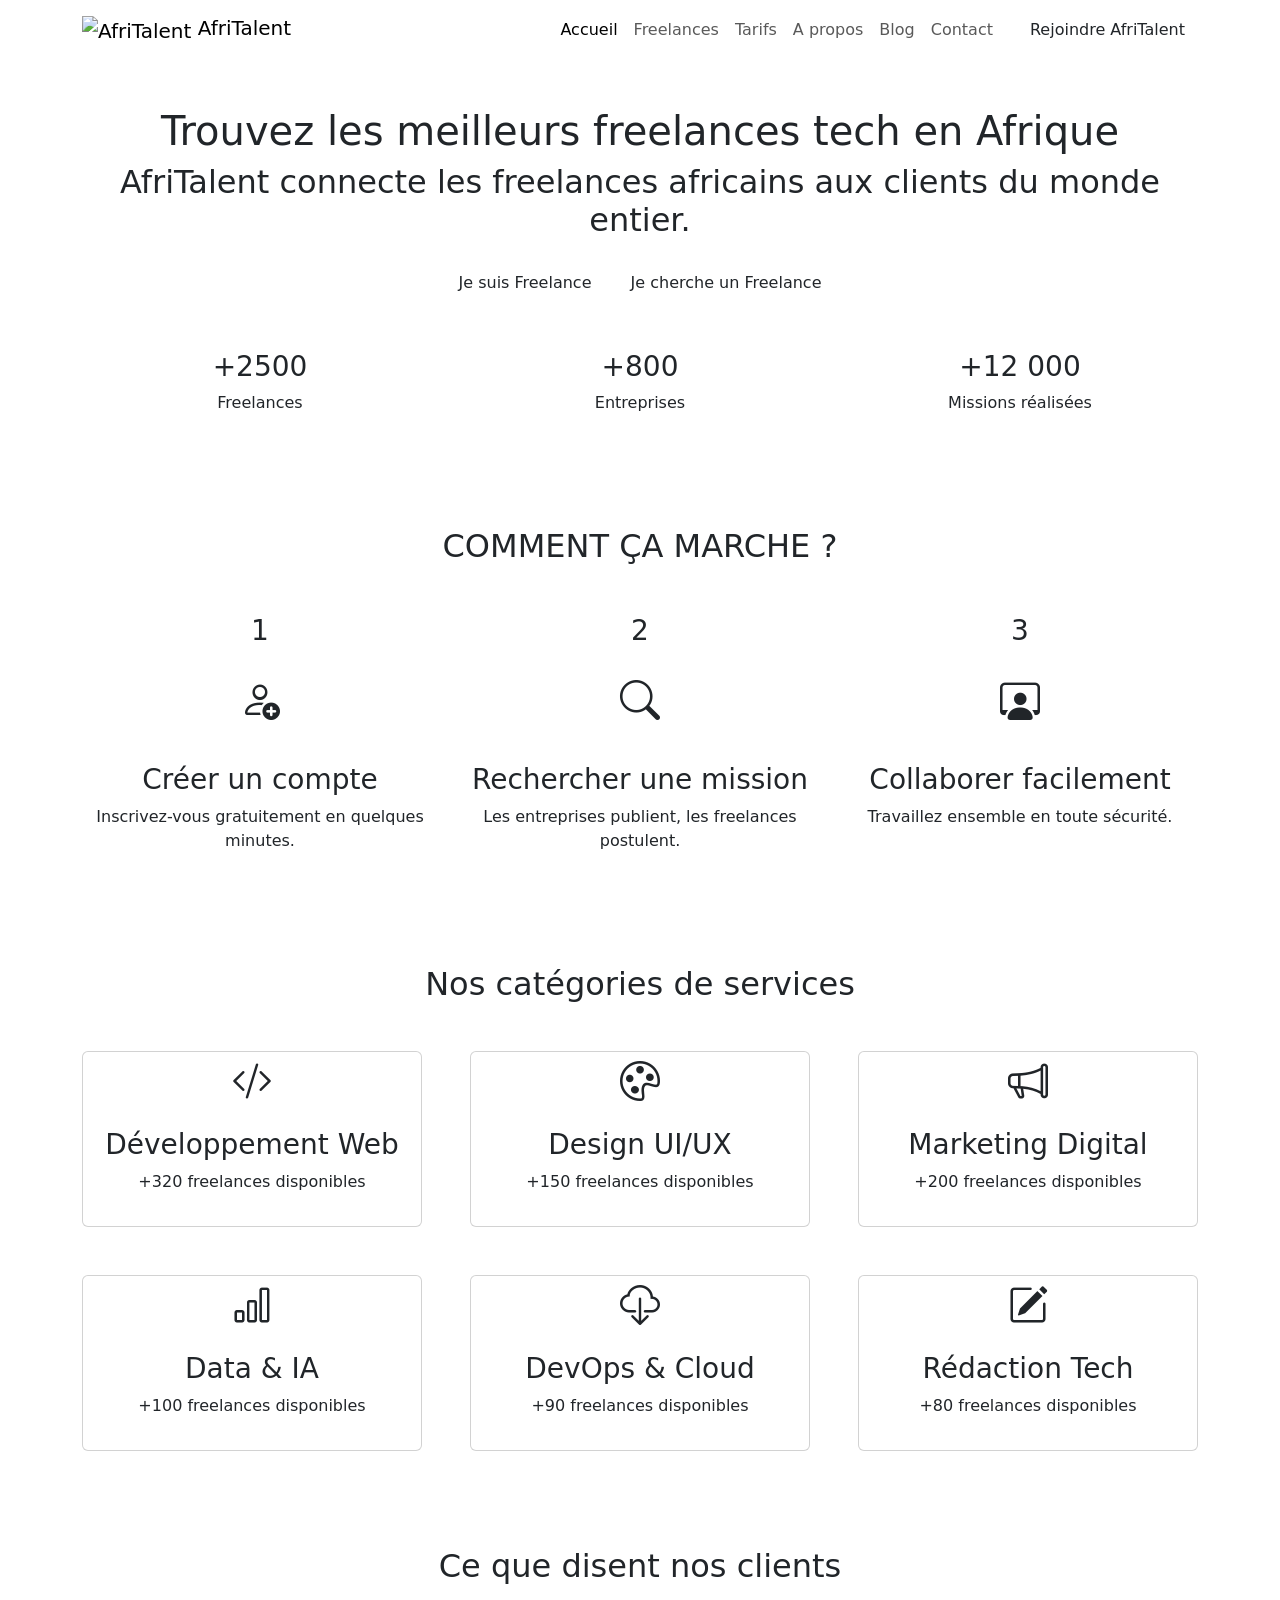
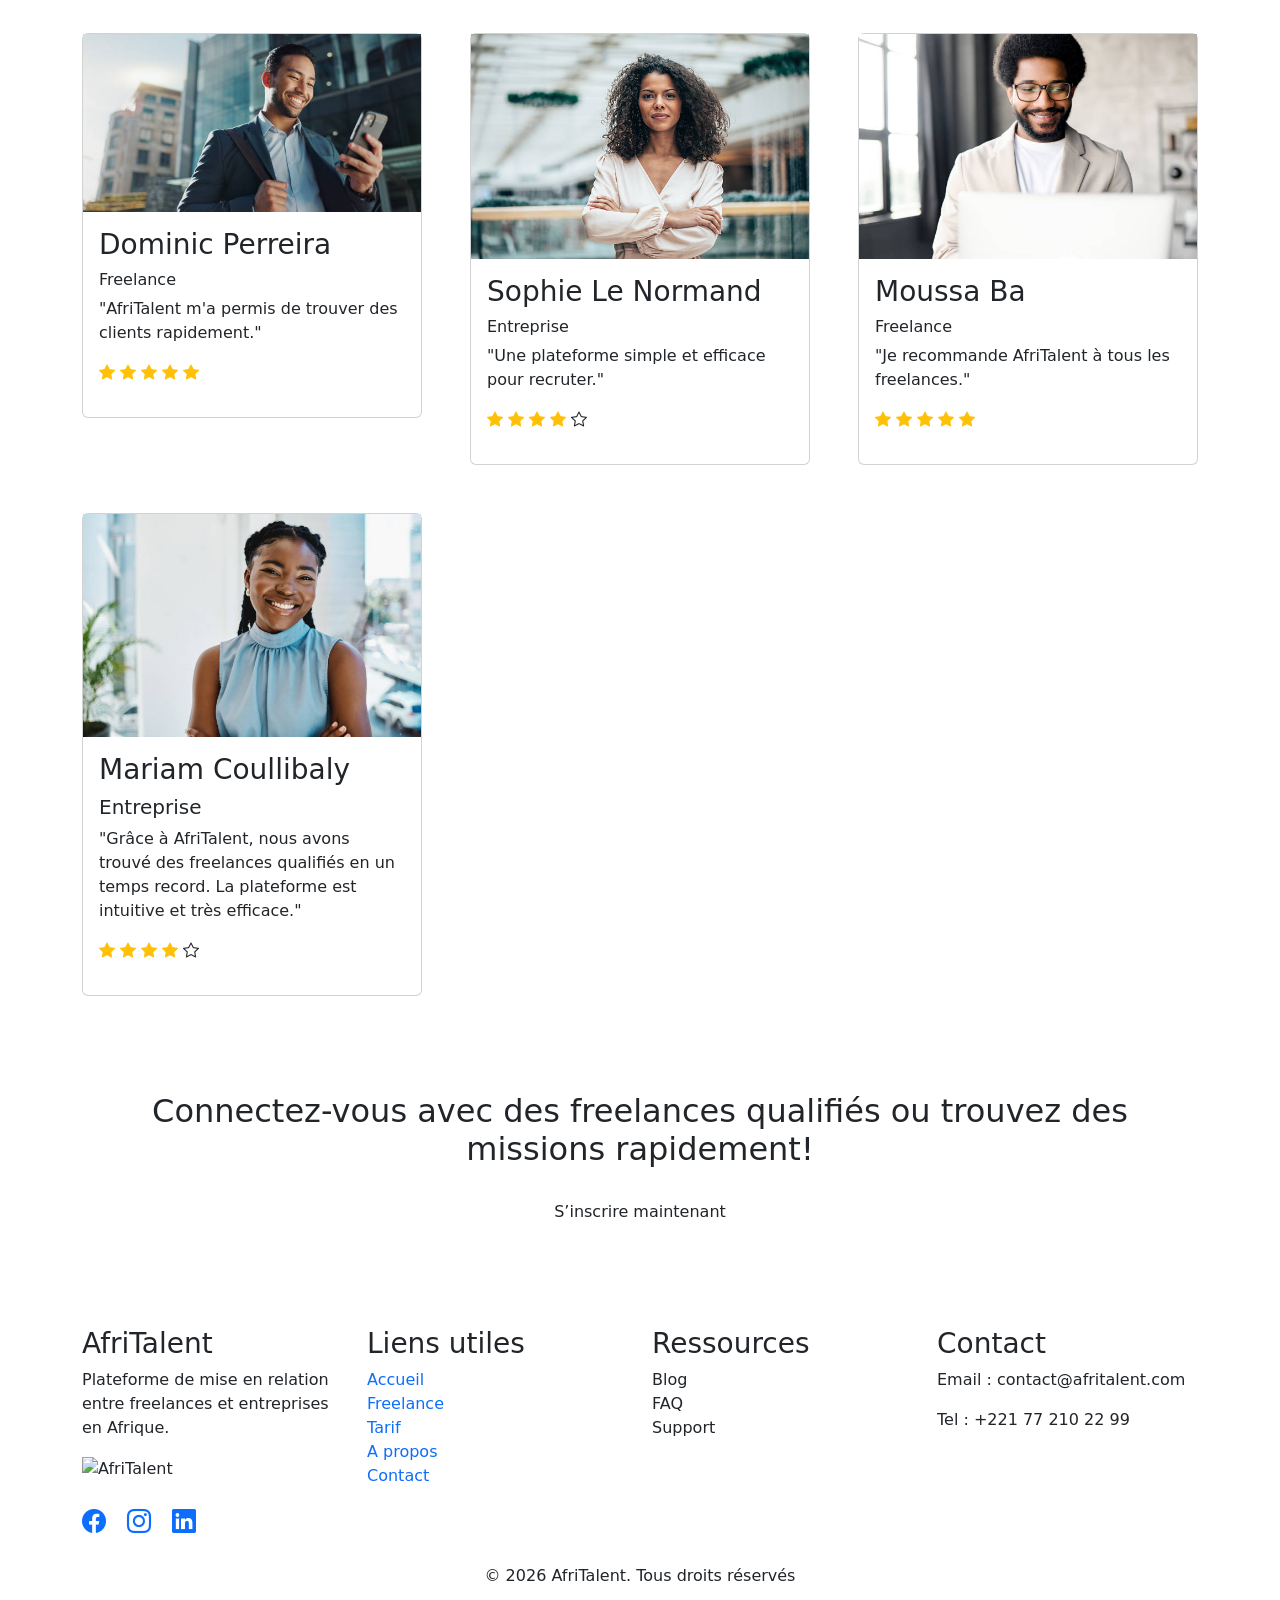
==== index.html @ fcb8b657 "HTML : structure complète des 5 pages avec sections et contenu texte" ====
<!DOCTYPE html>
<html lang="fr">
<head>
    <meta charset="UTF-8">
    <meta name="viewport" content="width=device-width, initial-scale=1.0">
    <title>AfriTalent — Accueil</title>
    <!-- Bootstrap 5 via CDN : feuille de style -->
    <link
    href="https://cdn.jsdelivr.net/npm/bootstrap@5.3.0/dist/css/bootstrap.min.css"
    rel="stylesheet">
    <!-- Boostrap icones -->
    <link rel="stylesheet" href="https://cdn.jsdelivr.net/npm/bootstrap-icons@1.13.1/font/bootstrap-icons.min.css">

    <!-- Votre feuille de style personnelle -->
    <link rel="stylesheet" href="css/style.css">
</head>
<body>
    <header>
        <!-- Barre de Navigation -->
        <nav class="navbar navbar-expand-lg">
            <div class="container">
                <a class="navbar-brand" href="index.html">
                <img src="" alt="AfriTalent" class="d-inline-block align-text-top">
                AfriTalent
                </a>
                <button class="navbar-toggler" type="button"
                    data-bs-toggle="collapse"
                    data-bs-target="#navMenu"
                    aria-controls="navMenu"
                    aria-expanded="false"
                    aria-label="Toggle navigation">
                    <span class="navbar-toggler-icon"></span>
                </button>
                <div class="collapse navbar-collapse" id="navMenu">
                    <ul class="navbar-nav ms-auto">
                        <li class="nav-item">
                            <a class="nav-link active" href="index.html">Accueil</a>
                        </li>
                        <li class="nav-item">
                            <a class="nav-link" href="freelance.html">Freelances</a>
                        </li>
                        <li class="nav-item">
                            <a class="nav-link" href="tarif.html">Tarifs</a>
                        </li>
                        <li class="nav-item">
                            <a class="nav-link" href="about.html">A propos</a>
                        </li>
                        <li class="nav-item">
                            <a class="nav-link" href="about.html">Blog</a>
                        </li>
                        <li class="nav-item">
                            <a class="nav-link" href="contact.html">Contact</a>
                        </li>
                    </ul>
                    <a class="btn ms-3" href="contact.html">Rejoindre AfriTalent</a>
                </div>
            </div>
        </nav>
    </header>

    <!-- Contenu principal -->
    <main>

        <!-- Section Hero -->
        <section>
            <div class="container py-5 text-center">
                <h1>Trouvez les meilleurs freelances tech en Afrique</h1>
                <h2>AfriTalent connecte les freelances africains aux clients du monde entier.</h2>
                <div class="mt-4">
                    <a class="btn me-2" href="freelance.html">Je suis Freelance</a>
                    <a class="btn" href="freelance.html">Je cherche un Freelance</a>
                </div>
                <div class="row mt-5">
                    <div class="col md-4">
                        <h3>+2500</h3>
                        <p>Freelances</p>
                    </div>
                    <div class="col md-4">
                        <h3>+800</h3>
                        <p>Entreprises</p>
                    </div>
                    <div class="col md-4">
                        <h3>+12 000</h3>
                        <p>Missions réalisées</p>
                    </div>
                </div>
            </div>
        </section>

        <!-- Section Comment ÇA MARCHE -->
        <section>
            <div class="container text-center py-5">
                <h2 class="mb-5">COMMENT ÇA MARCHE ?</h2>
                <div class="row">
                    <div class="col">
                        <h3>1</h3>
                        <div class="py-3"><i class="bi bi-person-add fs-1"></i></div>
                        <h3 class="pt-3">Créer un compte</h3>
                        <p>Inscrivez-vous gratuitement en quelques minutes.</p>
                    </div>
                    <div class="col">
                        <h3>2</h3>
                        <div class="py-3"><i class="bi bi-search fs-1"></i></div>
                        <h3 class="pt-3">Rechercher une mission</h3>
                        <p>Les entreprises publient, les freelances postulent.</p>
                    </div>
                    <div class="col">
                        <h3>3</h3>
                        <div class="py-3"><i class="bi bi-person-workspace fs-1"></i></div>
                        <h3 class="pt-3">Collaborer facilement</h3>
                        <p>Travaillez ensemble en toute sécurité.</p>
                    </div>
                </div>
            </div>
        </section>

        <!-- Section CATÉGORIES DE SERVICES -->
        <section>
            <div class="container py-5">
                <h2 class="text-center mb-5">Nos catégories de services</h2>

                <div class="row g-5">
                    <div class="col-md-4">
                        <div class="card text-center">
                            <i class="bi bi-code-slash fs-1"></i>
                            <div class="card-body">
                                <h3 class="card-title">Développement Web</h3>
                                <p>+320 freelances disponibles</p>
                            </div>
                        </div>
                    </div>

                    <div class="col-md-4">
                        <div class="card text-center">
                            <i class="bi bi-palette fs-1"></i>
                            <div class="card-body">
                                <h3 class="card-title">Design UI/UX</h3>
                                <p>+150 freelances disponibles</p>
                            </div>
                        </div>
                    </div>

                    <div class="col-md-4">
                        <div class="card text-center">
                            <i class="bi bi-megaphone fs-1"></i>
                            <div class="card-body">
                                <h3 class="card-title">Marketing Digital</h3>
                                <p>+200 freelances disponibles</p>
                            </div>
                        </div>
                    </div>

                    <div class="col-md-4">
                        <div class="card text-center">
                            <i class="bi bi-bar-chart fs-1"></i>
                            <div class="card-body">
                                <h3 class="card-title">Data & IA</h3>
                                <p>+100 freelances disponibles</p>
                            </div>
                        </div>
                    </div>

                    <div class="col-md-4">
                        <div class="card text-center">
                            <i class="bi bi-cloud-download fs-1"></i>
                            <div class="card-body">
                                <h3 class="card-title">DevOps & Cloud</h3>
                                <p>+90 freelances disponibles</p>
                            </div>
                        </div>
                    </div>

                    <div class="col-md-4">
                        <div class="card text-center">
                            <i class="bi bi-pencil-square fs-1"></i>
                            <div class="card-body">
                                <h3 class="card-title">Rédaction Tech</h3>
                                <p>+80 freelances disponibles</p>
                            </div>
                        </div>
                    </div>
                </div>
            </div>
        </section>

        <!-- SECTION TÉMOIGNAGES -->
        <section>
            <div class="container py-5">
                <h2 class="text-center mb-5">Ce que disent nos clients</h2>
                <div class="row g-5">
                    <div class="col-12 col-md-6 col-lg-4">
                        <div class="card">
                            <img src="images/Dominic_perreira.jpg" alt="Dominic Perreira">
                            <div class="card-body">
                                <h3>Dominic Perreira</h3>
                                <h6>Freelance</h6>
                                <blockquote>
                                    <p>
                                        "AfriTalent m'a permis de trouver des clients rapidement."
                                    </p>
                                </blockquote>  
                                <p>
                                    <i class="bi bi-star-fill text-warning"></i>
                                    <i class="bi bi-star-fill text-warning"></i>
                                    <i class="bi bi-star-fill text-warning"></i>
                                    <i class="bi bi-star-fill text-warning"></i>
                                    <i class="bi bi-star-fill text-warning"></i>
                                </p>                          
                            </div>
                        </div>
                    </div>

                    <div class="col-12 col-md-6 col-lg-4">
                        <div class="card">
                            <img src="images/Sophie_LeNormand.jpg" alt="Sophie Le Normand">
                            <div class="card-body">
                                <h3>Sophie Le Normand</h3>
                                <h6>Entreprise</h6>
                                <blockquote>
                                    <p>
                                        "Une plateforme simple et efficace pour recruter."
                                    </p>
                                </blockquote>  
                                <p>
                                    <i class="bi bi-star-fill text-warning"></i>
                                    <i class="bi bi-star-fill text-warning"></i>
                                    <i class="bi bi-star-fill text-warning"></i>
                                    <i class="bi bi-star-fill text-warning"></i>
                                    <i class="bi bi-star"></i>
                                </p>                          
                            </div>
                        </div>
                    </div>

                    <div class="col-12 col-md-6 col-lg-4">
                        <div class="card">
                            <img src="images/Moussa_Ba.jpg" alt="Moussa Ba">
                            <div class="card-body">
                                <h3>Moussa Ba</h3>
                                <h6>Freelance</h6>
                                <blockquote>
                                    <p>
                                        "Je recommande AfriTalent à tous les freelances."
                                    </p>
                                </blockquote>  
                                <p>
                                    <i class="bi bi-star-fill text-warning"></i>
                                    <i class="bi bi-star-fill text-warning"></i>
                                    <i class="bi bi-star-fill text-warning"></i>
                                    <i class="bi bi-star-fill text-warning"></i>
                                    <i class="bi bi-star-fill text-warning"></i>
                                </p>                          
                            </div>
                        </div>
                    </div>

                    <div class="col-12 col-md-6 col-lg-4">
                        <div class="card">
                            <img src="images/Mariam_Coullibaly.jpg" alt="">
                            <div class="card-body">
                                <h3>Mariam Coullibaly</h3>
                                <h5>Entreprise</h5>
                                <blockquote>
                                    <p>
                                        "Grâce à AfriTalent, nous avons trouvé des freelances qualifiés en un temps record. La plateforme est intuitive et très efficace."
                                    </p>
                                </blockquote>  
                                <p>
                                    <i class="bi bi-star-fill text-warning"></i>
                                    <i class="bi bi-star-fill text-warning"></i>
                                    <i class="bi bi-star-fill text-warning"></i>
                                    <i class="bi bi-star-fill text-warning"></i>
                                    <i class="bi bi-star"></i>
                                </p>                          
                            </div>
                        </div>
                    </div>
                </div>
            </div>
        </section>

        <!-- SECTION APPEL À L'ACTION (CTA) -->
        <section class="py-5 text-center">
            <div class="container ">
                <h2 class="mb-4">Connectez-vous avec des freelances qualifiés ou trouvez des missions rapidement!</h2>
                <a href="contact.html" class="btn">S’inscrire maintenant</a>
            </div>
        </section>
    </main>

    <!-- Footer / pied de page -->
    <footer class="pt-5">
        <div class="container">
            <div class="row">
                <div class="col md-3">
                    <h3>AfriTalent</h3>
                    <p>Plateforme de mise en relation entre freelances et entreprises en Afrique.</p>
                    <img src="" alt="AfriTalent">
                </div>
                <div class="col md-3">
                    <h3>Liens utiles</h3>
                    <ul class="list-unstyled">
                        <li><a href="index.html" class="text-decoration-none">Accueil</a></li>
                        <li><a href="freelance.html" class="text-decoration-none">Freelance</a></li>
                        <li><a href="tarif.html" class="text-decoration-none">Tarif</a></li>
                        <li><a href="about.html" class="text-decoration-none">A propos</a></li>
                        <li><a href="contact.html" class="text-decoration-none">Contact</a></li>
                    </ul>
                </div>
                <div class="col md-3">
                    <h3>Ressources</h3>
                    <ul class="list-unstyled">
                        <li><a href=""></a>Blog</li>
                        <li><a href=""></a>FAQ</li>
                        <li><a href=""></a>Support</li>
                    </ul>
                </div>
                <div class="col md-3">
                    <h3>Contact</h3>
                    <p>Email : contact@afritalent.com</p>
                    <p>Tel : +221 77 210 22 99</p>
                </div>
            </div>

            <div>
                <a href="http:www.facebook.com"><i class="bi bi-facebook me-3 fs-4"></i></a>
                <a href="http:www.instagram.com"><i class="bi bi-instagram me-3 fs-4"></i></a>
                <a href="http:www.linkedin.com"><i class="bi bi-linkedin fs-4"></i></a>
            </div> 

            <div class="text-center py-4">
                <p>&copy; 2026 AfriTalent. Tous droits réservés</p>
            </div>
        </div>
    </footer>



    <!-- Bootstrap 5 via CDN : script JavaScript -->
    <script
    src="https://cdn.jsdelivr.net/npm/bootstrap@5.3.0/dist/js/bootstrap.bundle.min.js"
    ></script>
    <!-- Votre script JavaScript -->
    <script src="js/main.js"></script>
</body>
</html>
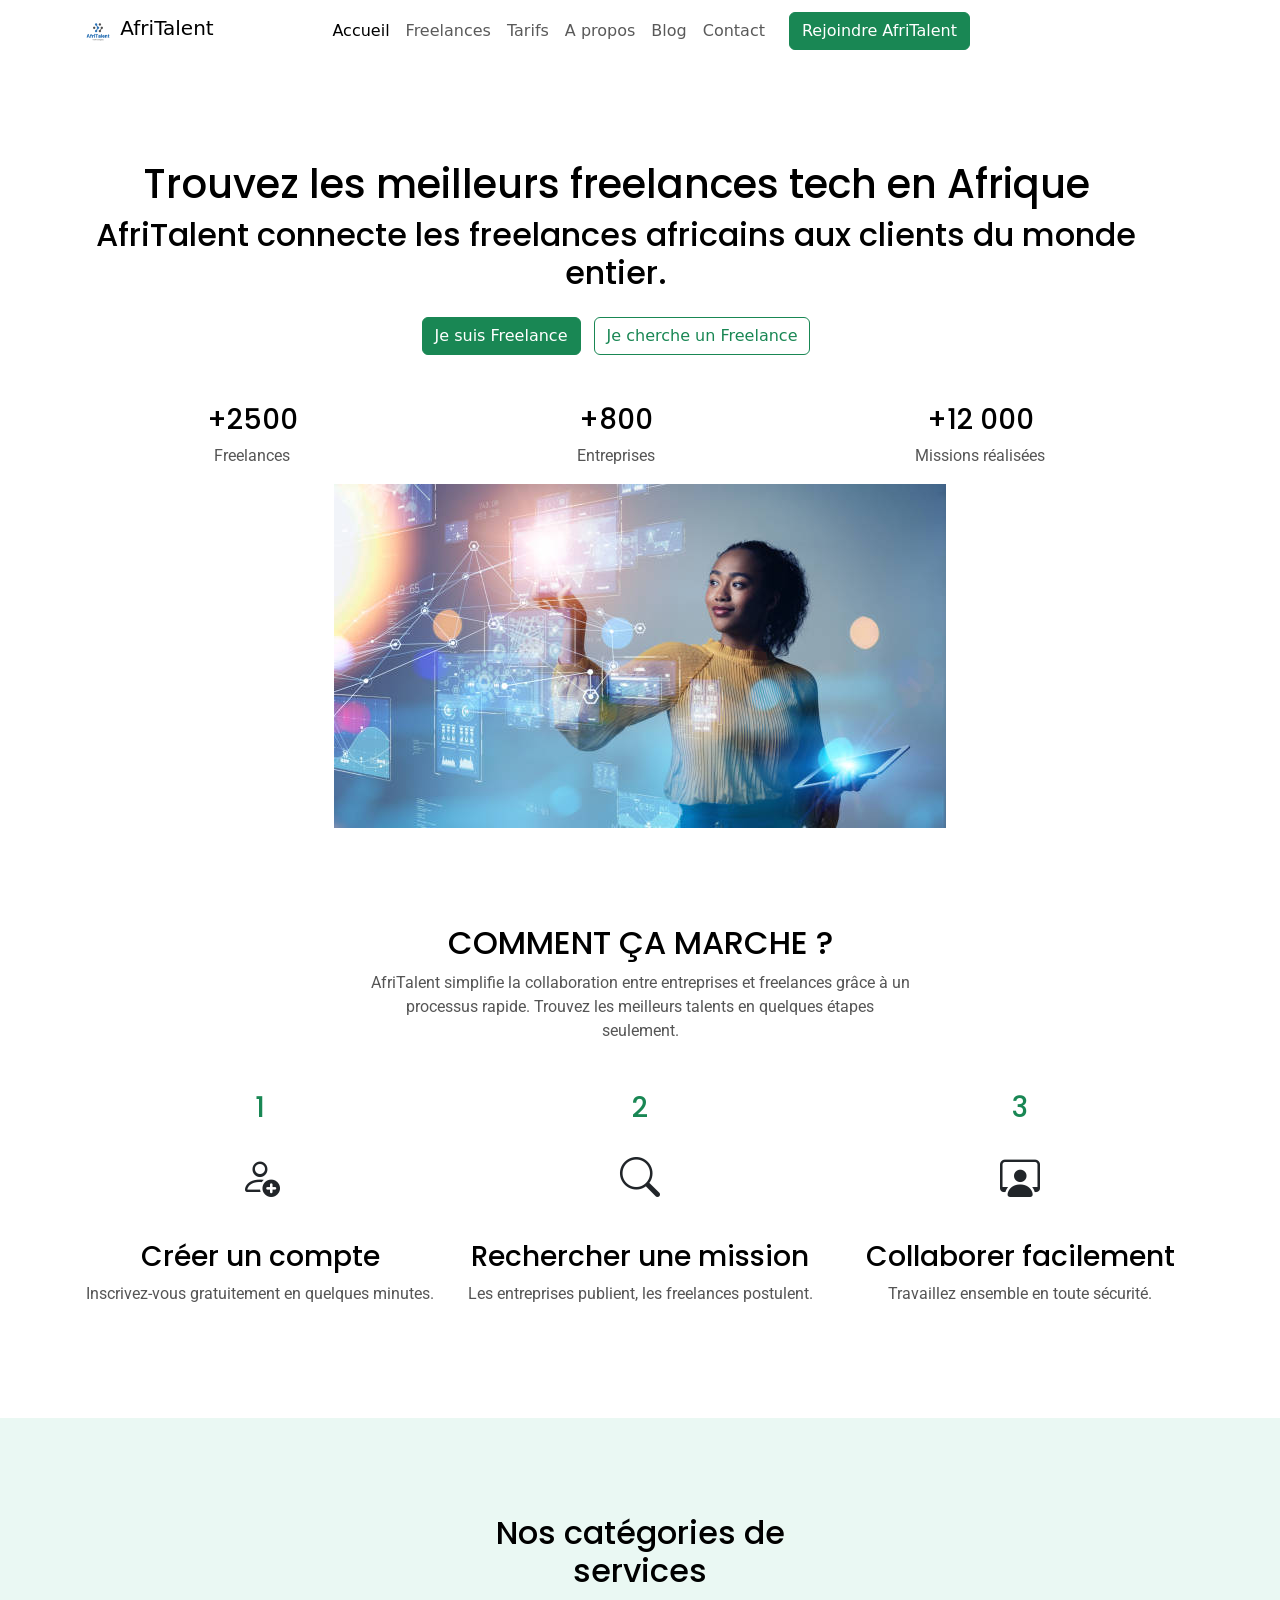
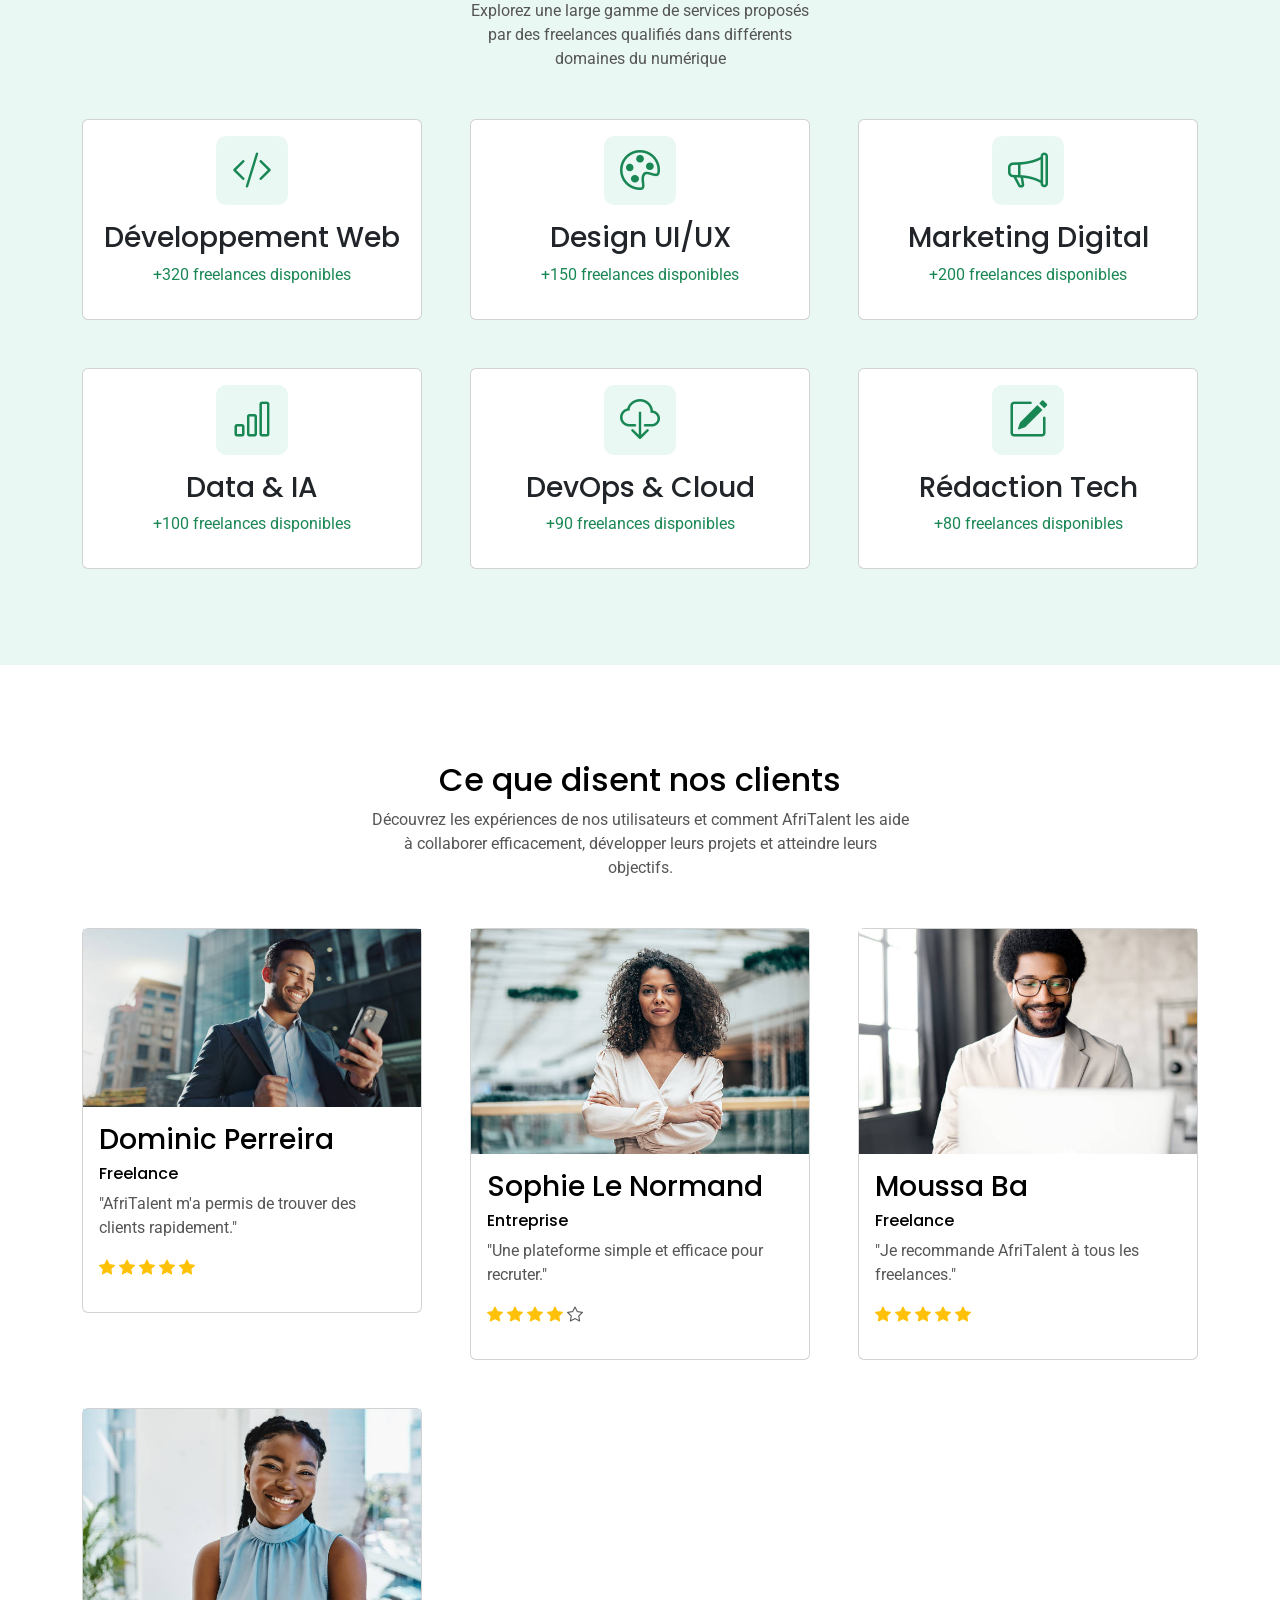
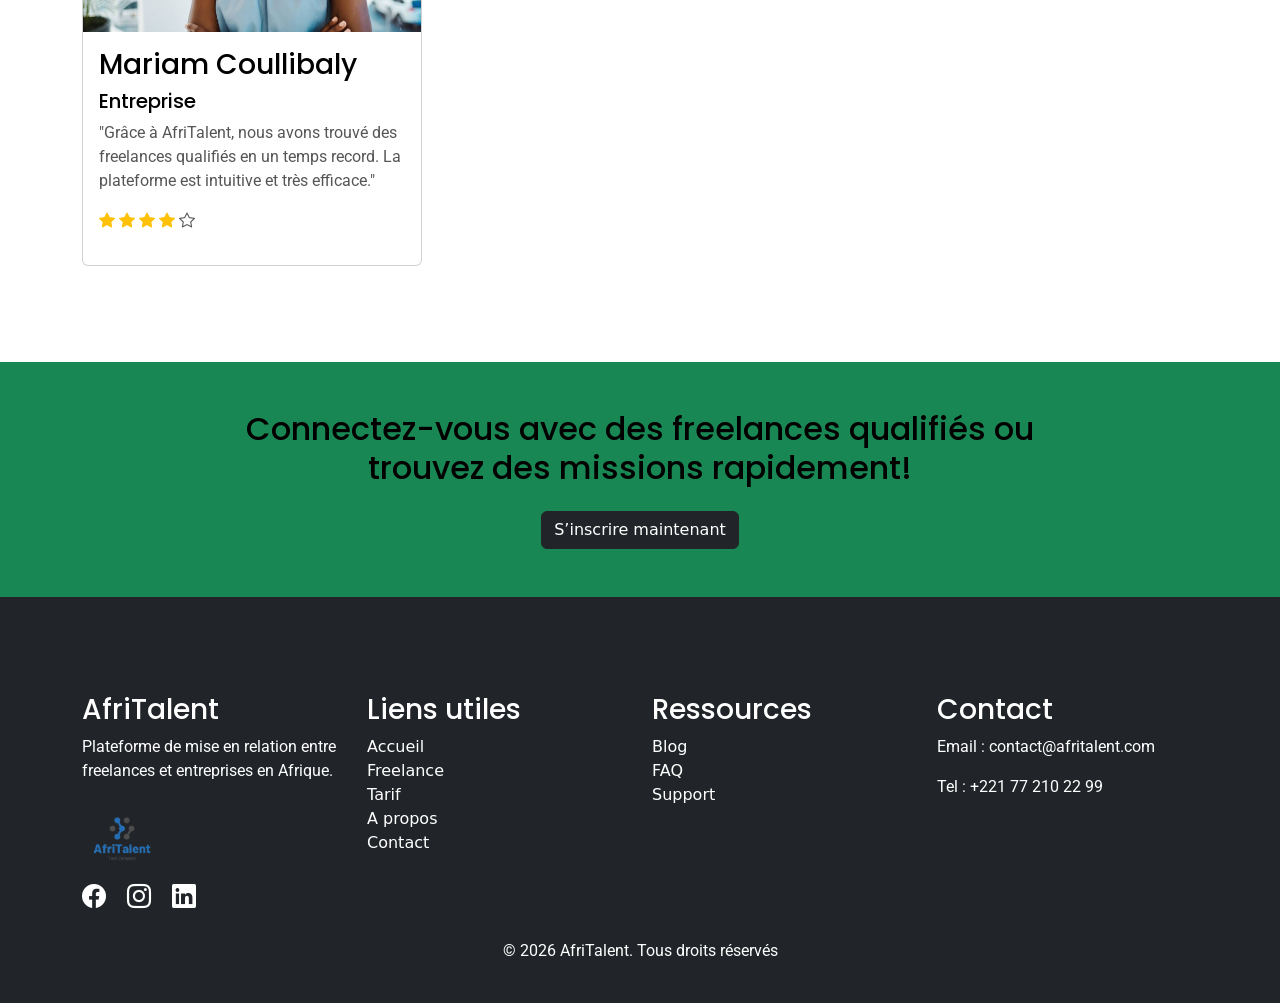
==== commit ef269b37: "CSS: ajout des variables CSS, typographies Google Fonts, styles globaux, palette de couleurs et navb" ====
--- a/index.html
+++ b/index.html
@@ -13,6 +13,11 @@
 
     <!-- Votre feuille de style personnelle -->
     <link rel="stylesheet" href="css/style.css">
+
+    <!-- Police importee -->
+    <link rel="preconnect" href="https://fonts.googleapis.com">
+    <link rel="preconnect" href="https://fonts.gstatic.com" crossorigin>
+    <link href="https://fonts.googleapis.com/css2?family=Cormorant+Garamond:ital,wght@0,300..700;1,300..700&family=Montserrat:ital,wght@0,100..900;1,100..900&family=Poppins:ital,wght@0,100;0,200;0,300;0,400;0,500;0,600;0,700;0,800;0,900;1,100;1,200;1,300;1,400;1,500;1,600;1,700;1,800;1,900&family=Roboto:ital,wght@0,100..900;1,100..900&display=swap" rel="stylesheet">
 </head>
 <body>
     <header>
@@ -20,7 +25,7 @@
         <nav class="navbar navbar-expand-lg">
             <div class="container">
                 <a class="navbar-brand" href="index.html">
-                <img src="" alt="AfriTalent" class="d-inline-block align-text-top">
+                <img src="images/logo_AfriTalent-removebg.png" alt="AfriTalent" class="d-inline-block align-text-top">
                 AfriTalent
                 </a>
                 <button class="navbar-toggler" type="button"
@@ -52,7 +57,7 @@
                             <a class="nav-link" href="contact.html">Contact</a>
                         </li>
                     </ul>
-                    <a class="btn ms-3" href="contact.html">Rejoindre AfriTalent</a>
+                    <a class="btn btn-success ms-3" href="contact.html">Rejoindre AfriTalent</a>
                 </div>
             </div>
         </nav>
@@ -62,50 +67,56 @@
     <main>
 
         <!-- Section Hero -->
-        <section>
-            <div class="container py-5 text-center">
-                <h1>Trouvez les meilleurs freelances tech en Afrique</h1>
-                <h2>AfriTalent connecte les freelances africains aux clients du monde entier.</h2>
-                <div class="mt-4">
-                    <a class="btn me-2" href="freelance.html">Je suis Freelance</a>
-                    <a class="btn" href="freelance.html">Je cherche un Freelance</a>
-                </div>
-                <div class="row mt-5">
-                    <div class="col md-4">
-                        <h3>+2500</h3>
-                        <p>Freelances</p>
-                    </div>
-                    <div class="col md-4">
-                        <h3>+800</h3>
-                        <p>Entreprises</p>
-                    </div>
-                    <div class="col md-4">
-                        <h3>+12 000</h3>
-                        <p>Missions réalisées</p>
-                    </div>
-                </div>
+        <section id="hero">
+            <div class="container text-center">
+                <div class="me-5">
+                    <h1>Trouvez les meilleurs freelances tech en Afrique</h1>
+                    <h2>AfriTalent connecte les freelances africains aux clients du monde entier.</h2>
+                    <div class="mt-4">
+                        <a class="btn btn-success me-2" href="freelance.html">Je suis Freelance</a>
+                        <a class="btn btn-outline-success" href="freelance.html">Je cherche un Freelance</a>
+                    </div>
+                    <div class="row mt-5">
+                        <div class="col md-4">
+                            <h3>+2500</h3>
+                            <p>Freelances</p>
+                        </div>
+                        <div class="col md-4">
+                            <h3>+800</h3>
+                            <p>Entreprises</p>
+                        </div>
+                        <div class="col md-4">
+                            <h3>+12 000</h3>
+                            <p>Missions réalisées</p>
+                        </div>
+                    </div>
+                </div>
+                <img src="images/Accueil1.jpg" alt="">
             </div>
         </section>
 
         <!-- Section Comment ÇA MARCHE -->
-        <section>
+        <section id="comment" class="py-5">
             <div class="container text-center py-5">
-                <h2 class="mb-5">COMMENT ÇA MARCHE ?</h2>
+                <div  class="mb-5">
+                    <h2>COMMENT ÇA MARCHE ?</h2>
+                    <p>AfriTalent simplifie la collaboration entre entreprises et freelances grâce à un processus rapide. Trouvez les meilleurs talents en quelques étapes seulement.</p>
+                </div>
                 <div class="row">
                     <div class="col">
-                        <h3>1</h3>
+                        <h3 class="text-success">1</h3>
                         <div class="py-3"><i class="bi bi-person-add fs-1"></i></div>
                         <h3 class="pt-3">Créer un compte</h3>
                         <p>Inscrivez-vous gratuitement en quelques minutes.</p>
                     </div>
                     <div class="col">
-                        <h3>2</h3>
+                        <h3 class="text-success">2</h3>
                         <div class="py-3"><i class="bi bi-search fs-1"></i></div>
                         <h3 class="pt-3">Rechercher une mission</h3>
                         <p>Les entreprises publient, les freelances postulent.</p>
                     </div>
                     <div class="col">
-                        <h3>3</h3>
+                        <h3 class="text-success">3</h3>
                         <div class="py-3"><i class="bi bi-person-workspace fs-1"></i></div>
                         <h3 class="pt-3">Collaborer facilement</h3>
                         <p>Travaillez ensemble en toute sécurité.</p>
@@ -115,24 +126,30 @@
         </section>
 
         <!-- Section CATÉGORIES DE SERVICES -->
-        <section>
+        <section id="service" class="py-5">
             <div class="container py-5">
-                <h2 class="text-center mb-5">Nos catégories de services</h2>
-
+                <div class="text-center mb-5">
+                    <h2>Nos catégories de services</h2>
+                    <p>Explorez une large gamme de services proposés par des freelances qualifiés dans différents domaines du numérique</p>
+                </div>
                 <div class="row g-5">
                     <div class="col-md-4">
                         <div class="card text-center">
-                            <i class="bi bi-code-slash fs-1"></i>
+                            <div class="bg-icone mx-auto mt-3">
+                                <i class="bi bi-code-slash fs-1 text-success"></i>
+                            </div>
                             <div class="card-body">
                                 <h3 class="card-title">Développement Web</h3>
-                                <p>+320 freelances disponibles</p>
-                            </div>
-                        </div>
-                    </div>
-
-                    <div class="col-md-4">
-                        <div class="card text-center">
-                            <i class="bi bi-palette fs-1"></i>
+                                <p class="">+320 freelances disponibles</p>
+                            </div>
+                        </div>
+                    </div>
+
+                    <div class="col-md-4">
+                        <div class="card text-center">
+                            <div class="bg-icone mx-auto mt-3">
+                                <i class="bi bi-palette fs-1 text-success"></i>
+                            </div>
                             <div class="card-body">
                                 <h3 class="card-title">Design UI/UX</h3>
                                 <p>+150 freelances disponibles</p>
@@ -142,7 +159,9 @@
 
                     <div class="col-md-4">
                         <div class="card text-center">
-                            <i class="bi bi-megaphone fs-1"></i>
+                            <div class="bg-icone mx-auto mt-3">
+                                <i class="bi bi-megaphone fs-1 text-success"></i>
+                            </div>
                             <div class="card-body">
                                 <h3 class="card-title">Marketing Digital</h3>
                                 <p>+200 freelances disponibles</p>
@@ -152,7 +171,9 @@
 
                     <div class="col-md-4">
                         <div class="card text-center">
-                            <i class="bi bi-bar-chart fs-1"></i>
+                            <div class="bg-icone mx-auto mt-3">
+                                <i class="bi bi-bar-chart fs-1 text-success"></i>
+                            </div>
                             <div class="card-body">
                                 <h3 class="card-title">Data & IA</h3>
                                 <p>+100 freelances disponibles</p>
@@ -162,7 +183,9 @@
 
                     <div class="col-md-4">
                         <div class="card text-center">
-                            <i class="bi bi-cloud-download fs-1"></i>
+                            <div class="bg-icone mx-auto mt-3">
+                                <i class="bi bi-cloud-download fs-1 text-success"></i>
+                            </div>
                             <div class="card-body">
                                 <h3 class="card-title">DevOps & Cloud</h3>
                                 <p>+90 freelances disponibles</p>
@@ -172,7 +195,9 @@
 
                     <div class="col-md-4">
                         <div class="card text-center">
-                            <i class="bi bi-pencil-square fs-1"></i>
+                            <div class="bg-icone mx-auto mt-3">
+                                <i class="bi bi-pencil-square fs-1 text-success"></i>
+                            </div>
                             <div class="card-body">
                                 <h3 class="card-title">Rédaction Tech</h3>
                                 <p>+80 freelances disponibles</p>
@@ -184,9 +209,12 @@
         </section>
 
         <!-- SECTION TÉMOIGNAGES -->
-        <section>
+        <section id="temoignage" class="py-5">
             <div class="container py-5">
-                <h2 class="text-center mb-5">Ce que disent nos clients</h2>
+                <div class="text-center mb-5">
+                    <h2>Ce que disent nos clients</h2>
+                    <p>Découvrez les expériences de nos utilisateurs et comment AfriTalent les aide à collaborer efficacement, développer leurs projets et atteindre leurs objectifs.</p>
+                </div>
                 <div class="row g-5">
                     <div class="col-12 col-md-6 col-lg-4">
                         <div class="card">
@@ -280,39 +308,39 @@
         </section>
 
         <!-- SECTION APPEL À L'ACTION (CTA) -->
-        <section class="py-5 text-center">
+        <section id="CTA" class="py-5 text-center">
             <div class="container ">
                 <h2 class="mb-4">Connectez-vous avec des freelances qualifiés ou trouvez des missions rapidement!</h2>
-                <a href="contact.html" class="btn">S’inscrire maintenant</a>
+                <a href="contact.html" class="btn btn-dark">S’inscrire maintenant</a>
             </div>
         </section>
     </main>
 
     <!-- Footer / pied de page -->
-    <footer class="pt-5">
-        <div class="container">
+    <footer id="footer" class="pt-5 bg-dark">
+        <div class="container text-white mt-5">
             <div class="row">
                 <div class="col md-3">
                     <h3>AfriTalent</h3>
                     <p>Plateforme de mise en relation entre freelances et entreprises en Afrique.</p>
-                    <img src="" alt="AfriTalent">
+                    <img src="images/logo_AfriTalent-removebg.png" alt="AfriTalent">
                 </div>
                 <div class="col md-3">
                     <h3>Liens utiles</h3>
                     <ul class="list-unstyled">
-                        <li><a href="index.html" class="text-decoration-none">Accueil</a></li>
-                        <li><a href="freelance.html" class="text-decoration-none">Freelance</a></li>
-                        <li><a href="tarif.html" class="text-decoration-none">Tarif</a></li>
-                        <li><a href="about.html" class="text-decoration-none">A propos</a></li>
-                        <li><a href="contact.html" class="text-decoration-none">Contact</a></li>
+                        <li><a href="index.html" class="text-decoration-none text-white">Accueil</a></li>
+                        <li><a href="freelance.html" class="text-decoration-none text-white">Freelance</a></li>
+                        <li><a href="tarif.html" class="text-decoration-none text-white">Tarif</a></li>
+                        <li><a href="about.html" class="text-decoration-none text-white">A propos</a></li>
+                        <li><a href="contact.html" class="text-decoration-none text-white">Contact</a></li>
                     </ul>
                 </div>
                 <div class="col md-3">
                     <h3>Ressources</h3>
                     <ul class="list-unstyled">
-                        <li><a href=""></a>Blog</li>
-                        <li><a href=""></a>FAQ</li>
-                        <li><a href=""></a>Support</li>
+                        <li><a href="" class="text-decoration-none text-white">Blog</a></li>
+                        <li><a href="tarif.html" class="text-decoration-none text-white">FAQ</a></li>
+                        <li><a href="" class="text-decoration-none text-white">Support</a></li>
                     </ul>
                 </div>
                 <div class="col md-3">
@@ -323,9 +351,9 @@
             </div>
 
             <div>
-                <a href="http:www.facebook.com"><i class="bi bi-facebook me-3 fs-4"></i></a>
-                <a href="http:www.instagram.com"><i class="bi bi-instagram me-3 fs-4"></i></a>
-                <a href="http:www.linkedin.com"><i class="bi bi-linkedin fs-4"></i></a>
+                <a href="http:www.facebook.com"><i class="bi bi-facebook me-3 fs-4 text-white"></i></a>
+                <a href="http:www.instagram.com"><i class="bi bi-instagram me-3 fs-4 text-white"></i></a>
+                <a href="http:www.linkedin.com"><i class="bi bi-linkedin fs-4 text-white"></i></a>
             </div> 
 
             <div class="text-center py-4">
--- a/css/style.css
+++ b/css/style.css
@@ -0,0 +1,214 @@
+/* Variables */
+:root {   
+    /* Couleurs */
+    --bs-green: #198754;   /*Couleur principale*/
+  --couleur-secondaire : #EAF8F3;   /*Couleur secondaire*/
+  --couleur-fond : #FFFFFF;    /*Couleur de fond*/
+  --couleur-paragraphe : #555555;    /*Couleur paragraphe et icones*/
+  --couleur-titre : #000000;    /*Couleur titre*/
+
+  /* police */
+  --police-titre : 'poppins', sans-serif;
+  --police-paragraphe : 'roboto', sans-serif;
+}
+/* Reset CSS */
+*{
+    margin: 0;
+    padding: 0;
+    box-sizing: border-box;
+}
+/* Couleuur de fond */
+body{
+    background-color: var(--couleur-fond);
+}
+/* Police */
+h1, h2, h3, h5, h6{
+    color: var(--couleur-titre);
+    font-family: var(--police-titre);
+}
+p{
+    color: var(--couleur-paragraphe);
+    font-family: var(--police-paragraphe);
+}
+
+/* Accueil */
+header{
+    position: fixed;
+    width: 100vw;
+    z-index: 9;
+}
+
+/* Navbar */
+nav{
+    background-color: var(--couleur-fond);
+}
+nav .container{
+    padding-right: 15em;
+}
+nav img{
+    width: 2rem;
+}
+
+
+/* Section hero */
+#hero{
+    
+}
+#hero .container{
+    padding-top: 10em;
+}
+/* Section Comment ca marche */
+#comment .container .mb-5{
+    margin: 0 18em;
+}
+
+
+/* Section Categorie services */
+#service .container .mb-5{
+    margin: 0 24em;
+}
+#service{
+    background-color: var(--couleur-secondaire);
+}
+.bg-icone{
+    background-color: var(--couleur-secondaire);
+    padding: 0.3em 1em;
+    border-radius: 10px;
+}
+
+#service .container .row p{
+    color: var(--bs-green);
+}
+
+/* Section CTA */
+#CTA{
+    background-color: var(--bs-green);
+}
+#CTA .container h2{
+    padding: 0 10rem;
+}
+
+/* Section temoignage */
+#temoignage .container .mb-5{
+    margin: 0 18em;
+}
+
+/* Footer */
+#footer img{
+    width: 5rem;
+}
+#footer h3, #footer p{
+    color: var(--couleur-fond);
+}
+#footer ul li:hover{
+    text-decoration: underline;
+}
+
+/*Freelance */
+/* section freelance */
+#freelance select{
+    margin-top: 5em;
+}
+#freelance .container .py-5{
+    padding: 0 23em;
+}
+#freelance .container .card img{
+    border-radius: 5px 5px 0 0;
+}
+#freelance .container strong{
+    color: var(--bs-green);
+}
+
+
+/* Tarif */
+/* section Tarif */
+#tarif{
+    height: 90vh;
+}
+#tarif{
+    padding-top: 3em;
+}
+#tarif .container strong{
+    color: var(--bs-green);
+}
+#tarif .container .badge{
+    margin-left: 25em;
+}
+/* Setion accordion */
+#accordion{
+    background-color: var(--couleur-secondaire);
+}
+#accordion .container{
+    padding: 2em 0 5em 0;
+}
+#accordion .accordion .accordion-item{
+    background-color: var(--couleur-secondaire);
+    border: none;
+    margin: 1em 0;
+}
+#accordion .accordion .accordion-button{
+    background-color: var(--bs-green);
+    color: var(--couleur-fond);
+    border-radius: 10px;
+    padding: 1.3em;
+}
+#accordion .accordion .accordion-body{
+    background-color: var(--couleur-fond);
+    border-radius: 10px;
+}
+#accordion .accordion .accordion-button:focus{
+    box-shadow: none;
+}
+
+
+/* A propos */
+/* Section notre histoire */
+#histoire{
+    height: 90vh;
+}
+#histoire .notre-histoire{
+    display: flex;
+    justify-content: space-between;
+    gap: 10em;
+    padding-top: 8em;
+}
+#histoire .notre-histoire img{
+    width: 80em;
+}
+#histoire .notre-histoire p{
+    font-size: 1.1em;
+}
+#valeur .row{
+    padding: 0 5em;
+}
+
+/* Section L'équipe */
+#equipe .container p{
+    margin: 0 13.5em;
+}
+#equipe .container .card img{
+    border-radius: 5px 5px 0 0;
+}
+#equipe .container h6{
+    color: var(--bs-green);
+}
+
+/* Section nos valeurs */
+#valeur{
+    background-color: var(--couleur-secondaire);
+}
+
+
+/* Contact */
+#contact .container .adresse{
+    margin-top: 8em;
+}
+#contact .container .adresse i{
+    margin-left: 10em;
+    background-color: var(--couleur-secondaire);
+    padding: 1em;
+    border-radius: 10px;
+}
+#contact .container .adresse p{
+    margin-bottom: 3em;
+}
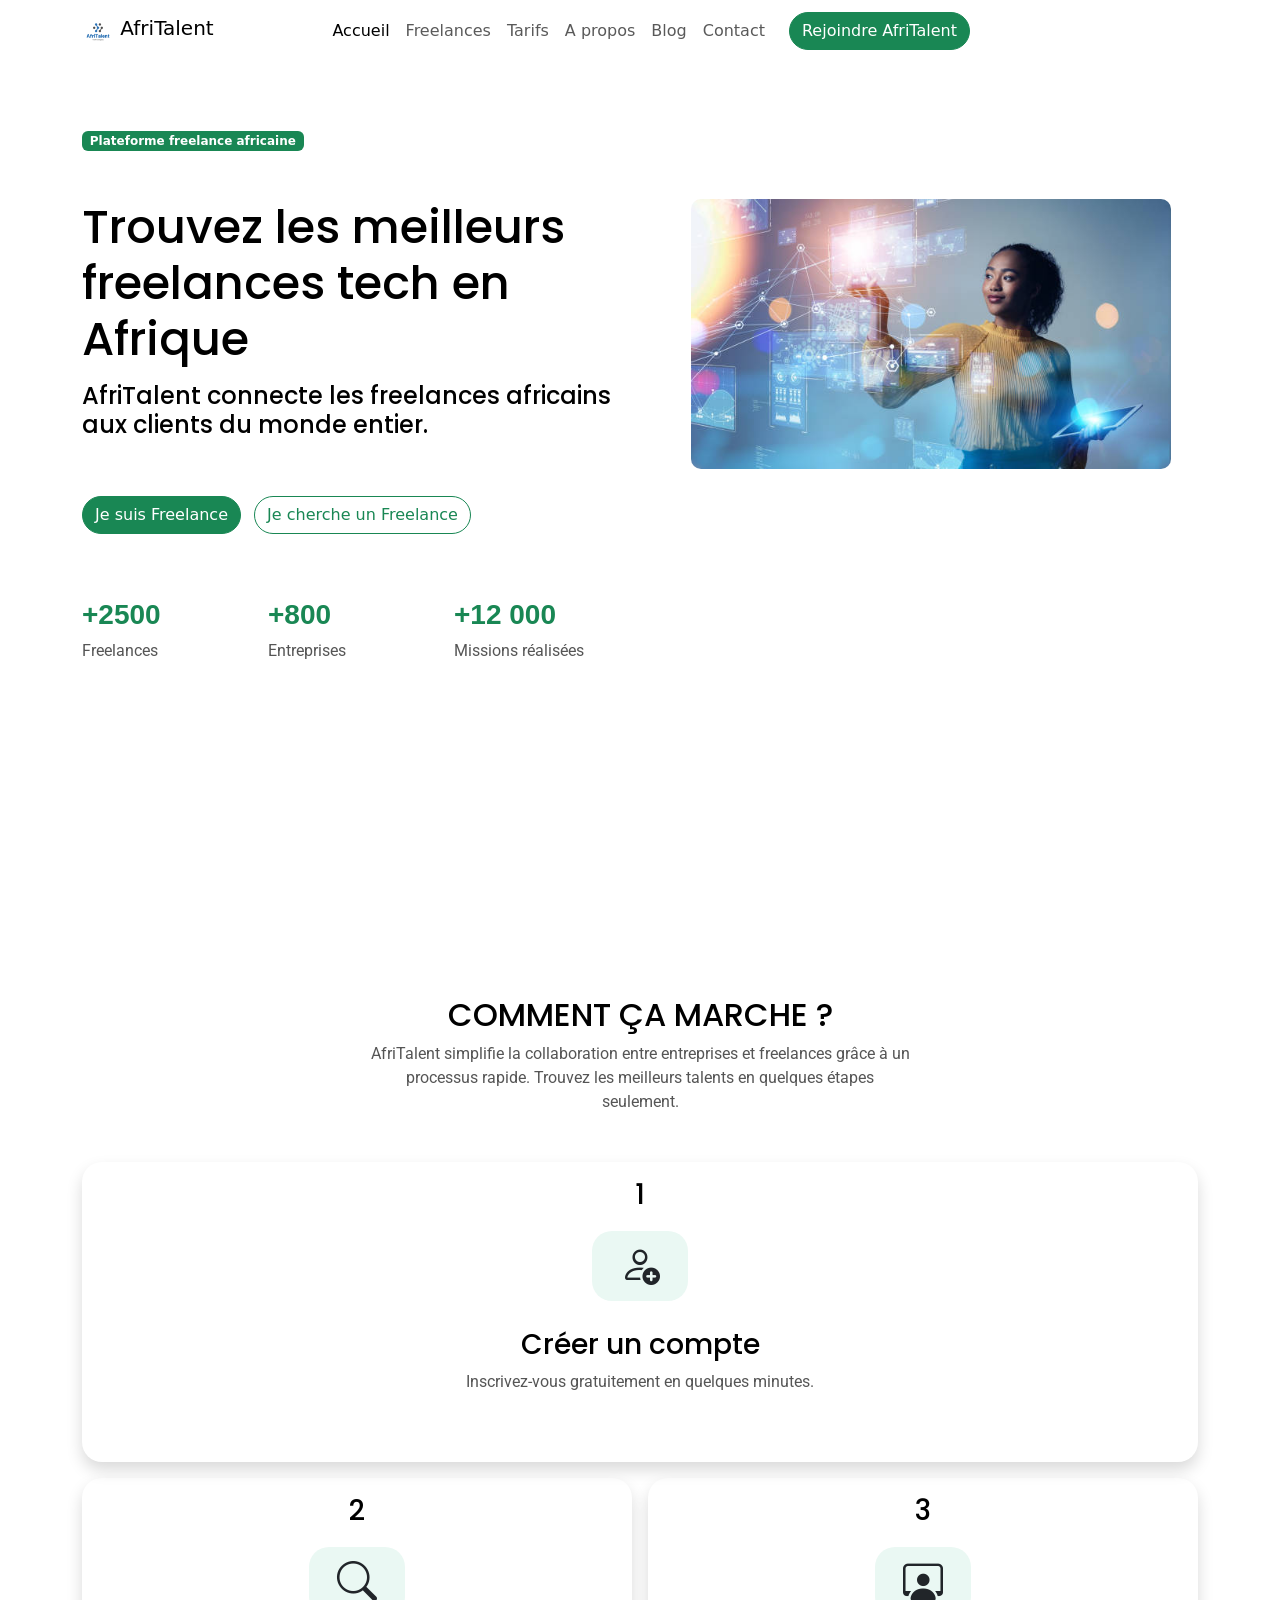
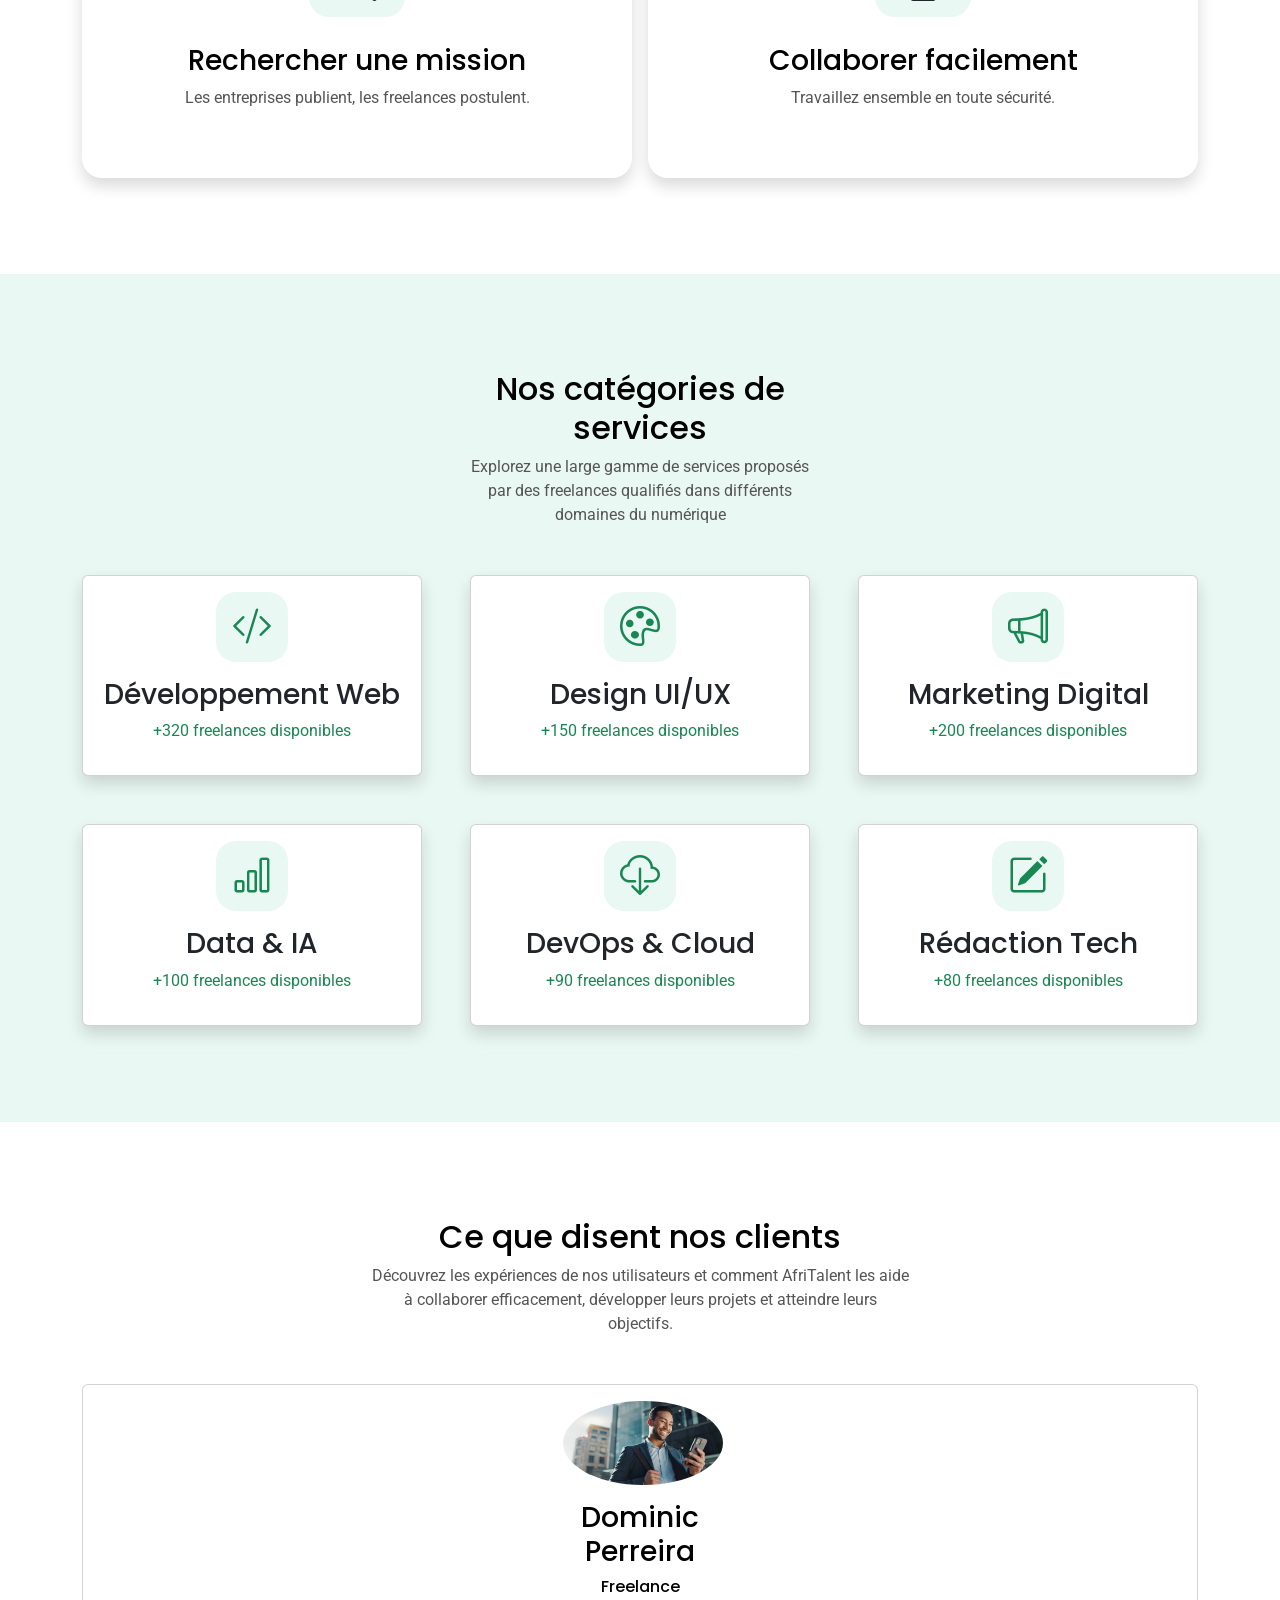
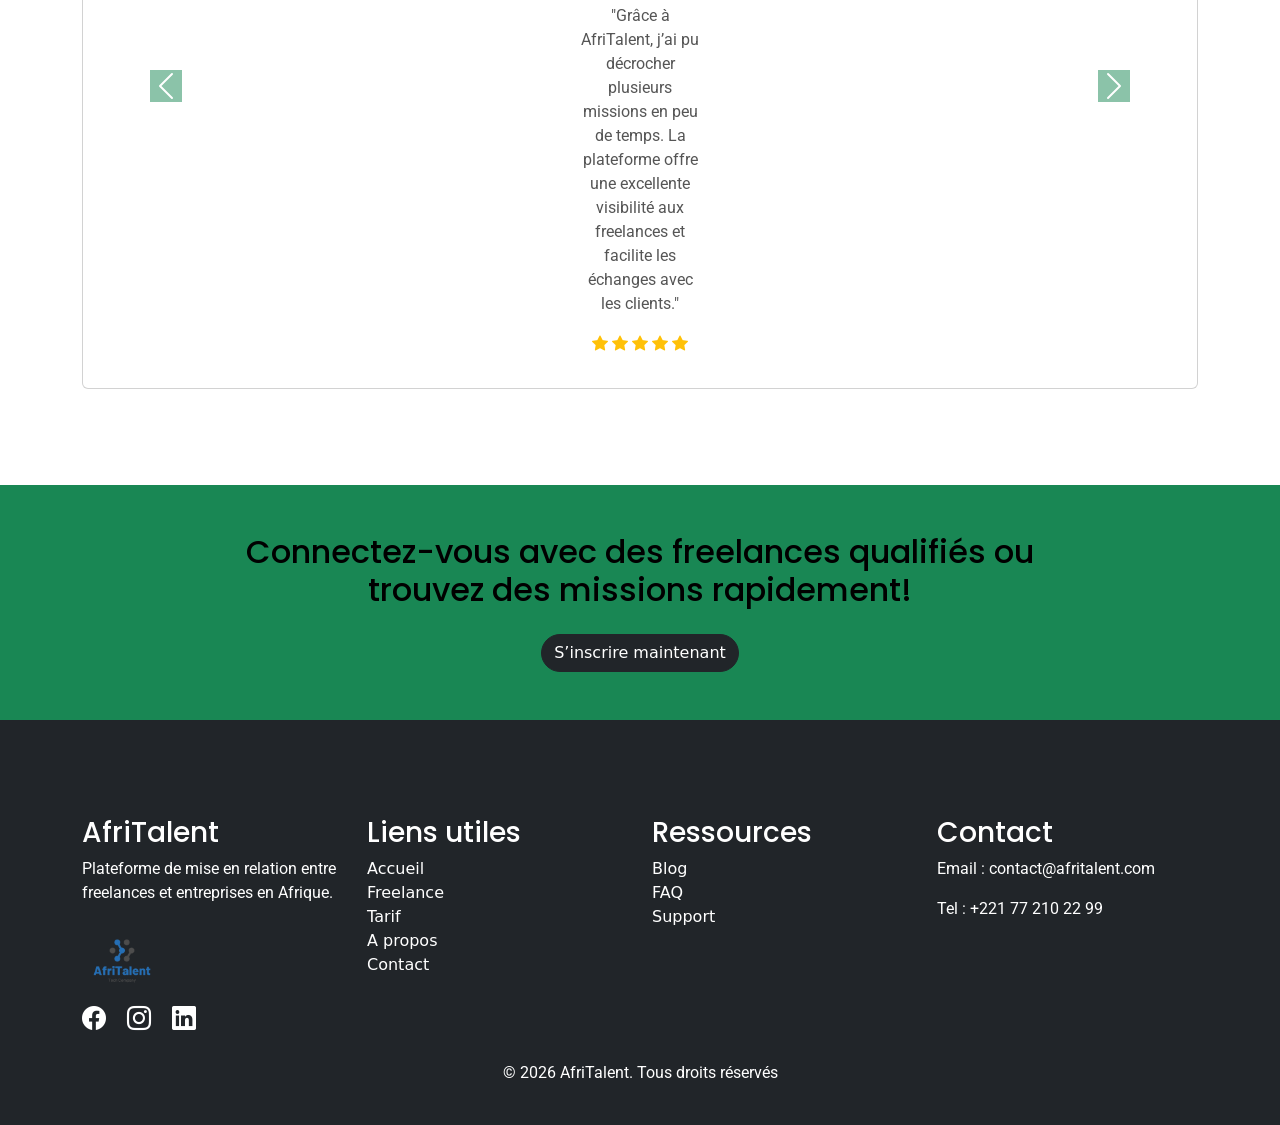
==== commit 97c50f42: "Amélioration du design : hero, Bento Grid, effet hover et témoignages" ====
--- a/index.html
+++ b/index.html
@@ -68,30 +68,37 @@
 
         <!-- Section Hero -->
         <section id="hero">
-            <div class="container text-center">
-                <div class="me-5">
-                    <h1>Trouvez les meilleurs freelances tech en Afrique</h1>
-                    <h2>AfriTalent connecte les freelances africains aux clients du monde entier.</h2>
-                    <div class="mt-4">
-                        <a class="btn btn-success me-2" href="freelance.html">Je suis Freelance</a>
-                        <a class="btn btn-outline-success" href="freelance.html">Je cherche un Freelance</a>
-                    </div>
-                    <div class="row mt-5">
-                        <div class="col md-4">
-                            <h3>+2500</h3>
-                            <p>Freelances</p>
-                        </div>
-                        <div class="col md-4">
-                            <h3>+800</h3>
-                            <p>Entreprises</p>
-                        </div>
-                        <div class="col md-4">
-                            <h3>+12 000</h3>
-                            <p>Missions réalisées</p>
-                        </div>
-                    </div>
-                </div>
-                <img src="images/Accueil1.jpg" alt="">
+            <div class="container">
+                <span class="badge bg-success mb-5">Plateforme freelance africaine</span>
+                <div class="row g-5">
+                    <div class="col-12 col-lg-6">
+                        <div class="">
+                            <h1 class="mb-3" id="tire-hero">Trouvez les meilleurs freelances tech en Afrique</h1>
+                            <h2 id="sous-titre">AfriTalent connecte les freelances africains aux clients du monde entier.</h2>
+                            <div class="py-5">
+                                <a class="btn btn-success me-2" href="freelance.html">Je suis Freelance</a>
+                                <a class="btn btn-outline-success" href="freelance.html">Je cherche un Freelance</a>
+                            </div>
+                            <div class="row pt-3">
+                                <div class="col-12 col-md-6 col-lg-4">
+                                    <h3 class="text-success fw-bold">+2500</h3>
+                                    <p>Freelances</p>
+                                </div>
+                                <div class="col-12 col-md-6 col-lg-4">
+                                    <h3 class="text-success fw-bold">+800</h3>
+                                    <p>Entreprises</p>
+                                </div>
+                                <div class="col-12 col-md-6 col-lg-4">
+                                    <h3 class="text-success fw-bold">+12 000</h3>
+                                    <p>Missions réalisées</p>
+                                </div>
+                            </div>
+                        </div>
+                    </div>
+                    <div class="col-12 col-lg-6 text-center">
+                        <img src="images/Accueil1.jpg" alt="AfriTalent" id="hero-img">
+                    </div>
+                </div>
             </div>
         </section>
 
@@ -102,22 +109,28 @@
                     <h2>COMMENT ÇA MARCHE ?</h2>
                     <p>AfriTalent simplifie la collaboration entre entreprises et freelances grâce à un processus rapide. Trouvez les meilleurs talents en quelques étapes seulement.</p>
                 </div>
-                <div class="row">
-                    <div class="col">
-                        <h3 class="text-success">1</h3>
-                        <div class="py-3"><i class="bi bi-person-add fs-1"></i></div>
+                <div id="container-CCM" class="gap-3">
+                    <div id="etape1" class="shadow">
+                        <h3 class="pt-3">1</h3>
+                        <div class="py-3">
+                            <i class="bi bi-person-add fs-1 bg-i"></i>
+                        </div>
                         <h3 class="pt-3">Créer un compte</h3>
                         <p>Inscrivez-vous gratuitement en quelques minutes.</p>
                     </div>
-                    <div class="col">
-                        <h3 class="text-success">2</h3>
-                        <div class="py-3"><i class="bi bi-search fs-1"></i></div>
+                    <div id="etape2" class="shadow">
+                        <h3 class="pt-3">2</h3>
+                        <div class="py-3">
+                            <i class="bi bi-search fs-1 bg-i"></i>
+                        </div>
                         <h3 class="pt-3">Rechercher une mission</h3>
                         <p>Les entreprises publient, les freelances postulent.</p>
                     </div>
-                    <div class="col">
-                        <h3 class="text-success">3</h3>
-                        <div class="py-3"><i class="bi bi-person-workspace fs-1"></i></div>
+                    <div id="etape3" class="shadow">
+                        <h3 class="pt-3">3</h3>
+                        <div class="py-3">
+                            <i class="bi bi-person-workspace fs-1 bg-i"></i>
+                        </div>
                         <h3 class="pt-3">Collaborer facilement</h3>
                         <p>Travaillez ensemble en toute sécurité.</p>
                     </div>
@@ -133,8 +146,8 @@
                     <p>Explorez une large gamme de services proposés par des freelances qualifiés dans différents domaines du numérique</p>
                 </div>
                 <div class="row g-5">
-                    <div class="col-md-4">
-                        <div class="card text-center">
+                    <div class="col-12 col-md-6 col-lg-4">
+                        <div class="card text-center shadow">
                             <div class="bg-icone mx-auto mt-3">
                                 <i class="bi bi-code-slash fs-1 text-success"></i>
                             </div>
@@ -145,8 +158,8 @@
                         </div>
                     </div>
 
-                    <div class="col-md-4">
-                        <div class="card text-center">
+                    <div class="col-12 col-md-6 col-lg-4">
+                        <div class="card text-center shadow">
                             <div class="bg-icone mx-auto mt-3">
                                 <i class="bi bi-palette fs-1 text-success"></i>
                             </div>
@@ -157,8 +170,8 @@
                         </div>
                     </div>
 
-                    <div class="col-md-4">
-                        <div class="card text-center">
+                    <div class="col-12 col-md-6 col-lg-4">
+                        <div class="card text-center shadow">
                             <div class="bg-icone mx-auto mt-3">
                                 <i class="bi bi-megaphone fs-1 text-success"></i>
                             </div>
@@ -169,8 +182,8 @@
                         </div>
                     </div>
 
-                    <div class="col-md-4">
-                        <div class="card text-center">
+                    <div class="col-12 col-md-6 col-lg-4">
+                        <div class="card text-center shadow">
                             <div class="bg-icone mx-auto mt-3">
                                 <i class="bi bi-bar-chart fs-1 text-success"></i>
                             </div>
@@ -181,8 +194,8 @@
                         </div>
                     </div>
 
-                    <div class="col-md-4">
-                        <div class="card text-center">
+                    <div class="col-12 col-md-6 col-lg-4">
+                        <div class="card text-center shadow">
                             <div class="bg-icone mx-auto mt-3">
                                 <i class="bi bi-cloud-download fs-1 text-success"></i>
                             </div>
@@ -193,8 +206,8 @@
                         </div>
                     </div>
 
-                    <div class="col-md-4">
-                        <div class="card text-center">
+                    <div class="col-12 col-md-6 col-lg-4">
+                        <div class="card text-center shadow">
                             <div class="bg-icone mx-auto mt-3">
                                 <i class="bi bi-pencil-square fs-1 text-success"></i>
                             </div>
@@ -210,101 +223,130 @@
 
         <!-- SECTION TÉMOIGNAGES -->
         <section id="temoignage" class="py-5">
+            
             <div class="container py-5">
                 <div class="text-center mb-5">
                     <h2>Ce que disent nos clients</h2>
                     <p>Découvrez les expériences de nos utilisateurs et comment AfriTalent les aide à collaborer efficacement, développer leurs projets et atteindre leurs objectifs.</p>
                 </div>
-                <div class="row g-5">
-                    <div class="col-12 col-md-6 col-lg-4">
-                        <div class="card">
-                            <img src="images/Dominic_perreira.jpg" alt="Dominic Perreira">
-                            <div class="card-body">
-                                <h3>Dominic Perreira</h3>
-                                <h6>Freelance</h6>
-                                <blockquote>
+                
+                <!-- Caroussel -->
+                <div id="carouselExampleIndicators" class="carousel slide">
+                    <div class="carousel-indicators">
+                        <button type="button" data-bs-target="#carouselExampleIndicators" data-bs-slide-to="0" class="active" aria-current="true" aria-label="Slide 1"></button>
+                        <button type="button" data-bs-target="#carouselExampleIndicators" data-bs-slide-to="1" aria-label="Slide 2"></button>
+                        <button type="button" data-bs-target="#carouselExampleIndicators" data-bs-slide-to="2" aria-label="Slide 3"></button>
+                        <button type="button" data-bs-target="#carouselExampleIndicators" data-bs-slide-to="3" aria-label="Slide 4"></button>
+                    </div>
+                    <div class="carousel-inner">
+
+                        <!-- Caroussel 1 -->
+                        <div class="carousel-item active">
+                            <div class="card text-center pt-3 temoignage-p">
+                                <img src="images/Dominic_perreira.jpg" alt="Dominic Perreira" class="mx-auto rounded-circle">
+                                <div class="card-body">
+                                    <h3>Dominic Perreira</h3>
+                                    <h6>Freelance</h6>
+                                    <blockquote>
+                                        <p>
+                                            "Grâce à AfriTalent, j’ai pu décrocher plusieurs missions en peu de temps. La plateforme offre une excellente visibilité aux freelances et facilite les échanges avec les clients."
+                                        </p>
+                                    </blockquote>  
                                     <p>
-                                        "AfriTalent m'a permis de trouver des clients rapidement."
-                                    </p>
-                                </blockquote>  
-                                <p>
-                                    <i class="bi bi-star-fill text-warning"></i>
-                                    <i class="bi bi-star-fill text-warning"></i>
-                                    <i class="bi bi-star-fill text-warning"></i>
-                                    <i class="bi bi-star-fill text-warning"></i>
-                                    <i class="bi bi-star-fill text-warning"></i>
-                                </p>                          
-                            </div>
-                        </div>
-                    </div>
-
-                    <div class="col-12 col-md-6 col-lg-4">
-                        <div class="card">
-                            <img src="images/Sophie_LeNormand.jpg" alt="Sophie Le Normand">
-                            <div class="card-body">
-                                <h3>Sophie Le Normand</h3>
-                                <h6>Entreprise</h6>
-                                <blockquote>
+                                        <i class="bi bi-star-fill text-warning"></i>
+                                        <i class="bi bi-star-fill text-warning"></i>
+                                        <i class="bi bi-star-fill text-warning"></i>
+                                        <i class="bi bi-star-fill text-warning"></i>
+                                        <i class="bi bi-star-fill text-warning"></i>
+                                    </p>                          
+                                </div>
+                            </div>
+                        </div>
+
+                        <!-- Caroussel 2 -->
+                        <div class="carousel-item">
+                            <div class="card text-center pt-3 temoignage-p">
+                                <img src="images/Sophie_LeNormand.jpg" alt="Sophie Le Normand" class="mx-auto rounded-circle">
+                                <div class="card-body">
+                                    <h3>Sophie Le Normand</h3>
+                                    <h6>Entreprise</h6>
+                                    <blockquote>
+                                        <p>
+                                            "AfriTalent nous a permis de trouver rapidement des freelances compétents et professionnels. La plateforme est claire, moderne et facilite vraiment le recrutement de talents africains."
+                                        </p>
+                                    </blockquote>  
                                     <p>
-                                        "Une plateforme simple et efficace pour recruter."
-                                    </p>
-                                </blockquote>  
-                                <p>
-                                    <i class="bi bi-star-fill text-warning"></i>
-                                    <i class="bi bi-star-fill text-warning"></i>
-                                    <i class="bi bi-star-fill text-warning"></i>
-                                    <i class="bi bi-star-fill text-warning"></i>
-                                    <i class="bi bi-star"></i>
-                                </p>                          
-                            </div>
-                        </div>
-                    </div>
-
-                    <div class="col-12 col-md-6 col-lg-4">
-                        <div class="card">
-                            <img src="images/Moussa_Ba.jpg" alt="Moussa Ba">
-                            <div class="card-body">
-                                <h3>Moussa Ba</h3>
-                                <h6>Freelance</h6>
-                                <blockquote>
+                                        <i class="bi bi-star-fill text-warning"></i>
+                                        <i class="bi bi-star-fill text-warning"></i>
+                                        <i class="bi bi-star-fill text-warning"></i>
+                                        <i class="bi bi-star-fill text-warning"></i>
+                                        <i class="bi bi-star"></i>
+                                    </p>                          
+                                </div>
+                            </div>
+                        </div>
+
+                        <!-- Caroussel 3 -->
+                        <div class="carousel-item">
+                            <div class="card text-center pt-3 temoignage-p">
+                                <img src="images/Moussa_Ba.jpg" alt="Moussa Ba" class="mx-auto rounded-circle">
+                                <div class="card-body">
+                                    <h3>Moussa Ba</h3>
+                                    <h6>Freelance</h6>
+                                    <blockquote>
+                                        <p>
+                                            "Grâce à AfriTalent, j’ai rapidement trouvé des clients et développé mon activité en ligne. La plateforme est simple, professionnelle et valorise réellement les compétences des freelances africains."
+                                        </p>
+                                    </blockquote>  
                                     <p>
-                                        "Je recommande AfriTalent à tous les freelances."
-                                    </p>
-                                </blockquote>  
-                                <p>
-                                    <i class="bi bi-star-fill text-warning"></i>
-                                    <i class="bi bi-star-fill text-warning"></i>
-                                    <i class="bi bi-star-fill text-warning"></i>
-                                    <i class="bi bi-star-fill text-warning"></i>
-                                    <i class="bi bi-star-fill text-warning"></i>
-                                </p>                          
-                            </div>
-                        </div>
-                    </div>
-
-                    <div class="col-12 col-md-6 col-lg-4">
-                        <div class="card">
-                            <img src="images/Mariam_Coullibaly.jpg" alt="">
-                            <div class="card-body">
-                                <h3>Mariam Coullibaly</h3>
-                                <h5>Entreprise</h5>
-                                <blockquote>
+                                        <i class="bi bi-star-fill text-warning"></i>
+                                        <i class="bi bi-star-fill text-warning"></i>
+                                        <i class="bi bi-star-fill text-warning"></i>
+                                        <i class="bi bi-star-fill text-warning"></i>
+                                        <i class="bi bi-star-fill text-warning"></i>
+                                    </p>                          
+                                </div>
+                            </div>
+                        </div>
+
+                        <!-- Caroussel 4 -->
+                        <div class="carousel-item">
+                            <div class="card text-center pt-3 temoignage-p" id="carousel">
+                                <img src="images/Mariam_Coullibaly.jpg" alt="Mariam Coulibaly" class="mx-auto rounded-circle">
+                                <div class="card-body">
+                                    <h3>Mariam Coullibaly</h3>
+                                    <h5>Entreprise</h5>
+                                    <blockquote>
+                                        <p>
+                                            "Grâce à AfriTalent, nous avons trouvé des freelances qualifiés en un temps record. La plateforme est intuitive et très efficace."
+                                        </p>
+                                    </blockquote>  
                                     <p>
-                                        "Grâce à AfriTalent, nous avons trouvé des freelances qualifiés en un temps record. La plateforme est intuitive et très efficace."
-                                    </p>
-                                </blockquote>  
-                                <p>
-                                    <i class="bi bi-star-fill text-warning"></i>
-                                    <i class="bi bi-star-fill text-warning"></i>
-                                    <i class="bi bi-star-fill text-warning"></i>
-                                    <i class="bi bi-star-fill text-warning"></i>
-                                    <i class="bi bi-star"></i>
-                                </p>                          
-                            </div>
-                        </div>
-                    </div>
-                </div>
-            </div>
+                                        <i class="bi bi-star-fill text-warning"></i>
+                                        <i class="bi bi-star-fill text-warning"></i>
+                                        <i class="bi bi-star-fill text-warning"></i>
+                                        <i class="bi bi-star-fill text-warning"></i>
+                                        <i class="bi bi-star"></i>
+                                    </p>                          
+                                </div>
+                            </div>
+                        </div>
+                    </div>
+
+                    <!-- Button avant -->
+                    <button class="carousel-control-prev" type="button" data-bs-target="#carouselExampleIndicators" data-bs-slide="prev">
+                        <span class="bg-success carousel-control-prev-icon" aria-hidden="true"></span>
+                        <span class=" visually-hidden">Previous</span>
+                    </button>
+
+                    <!-- Button arriere -->
+                    <button class="carousel-control-next" type="button" data-bs-target="#carouselExampleIndicators" data-bs-slide="next">
+                        <span class="bg-success carousel-control-next-icon" aria-hidden="true"></span>
+                        <span class="visually-hidden">Next</span>
+                    </button>
+                </div>
+            </div>
+
         </section>
 
         <!-- SECTION APPEL À L'ACTION (CTA) -->
--- a/css/style.css
+++ b/css/style.css
@@ -30,6 +30,9 @@
     color: var(--couleur-paragraphe);
     font-family: var(--police-paragraphe);
 }
+.btn{
+    /* border-radius: 50px; */
+}
 
 /* Accueil */
 header{
@@ -45,22 +48,69 @@
 nav .container{
     padding-right: 15em;
 }
+nav .btn{
+    border-radius: 50px;
+}
 nav img{
     width: 2rem;
 }
-
+.btn{
+    border-radius: 50px;
+}
 
 /* Section hero */
 #hero{
-    
+    height: 100vh;
+    /* background-color: var(--couleur-secondaire); */
+}
+#tire-hero{
+    font-size: 2.9em;
+}
+#sous-titre{
+    font-size: 1.5em;
+}
+#hero .btn{
+    border-radius: 50px;
+}
+#hero-img{
+    border-radius: 10px;
+    width: 90%;
+}
+#hero-img:hover{
+    transform: rotate(10deg);       /*==== Rotation de l'image en cas de survol ====*/
 }
 #hero .container{
-    padding-top: 10em;
+    padding-top: 8em;
 }
 /* Section Comment ca marche */
 #comment .container .mb-5{
     margin: 0 18em;
 }
+#container-CCM{
+    display: grid;
+    grid-template-rows: repeat(2, 300px);
+    grid-template-columns: repeat(2, 1fr);
+}
+#etape1{
+    grid-row: 1;
+    grid-column: 1/3;
+}
+#etape2{
+    grid-row: 2;
+    grid-column: 1;
+}
+#etape3{
+    grid-row: 2;
+    grid-column: 2;
+}
+.bg-i{
+    background-color: var(--couleur-secondaire);
+    padding: 0.3em 0.7em;
+    border-radius: 20px;
+}
+#etape1, #etape2, #etape3{
+    border-radius: 20px;
+}
 
 
 /* Section Categorie services */
@@ -73,11 +123,26 @@
 .bg-icone{
     background-color: var(--couleur-secondaire);
     padding: 0.3em 1em;
-    border-radius: 10px;
-}
-
+    border-radius: 20px;
+}
 #service .container .row p{
     color: var(--bs-green);
+}
+#service .container .row .col-12:hover{
+    /* transform: translateY(-2.5em); */
+    transform: rotate(5deg);
+}
+
+
+/* Section temoignage */
+#temoignage .container .mb-5{
+    margin: 0 18em;
+}
+.carousel-item img{
+    width: 10em;
+}
+.temoignage-p{              
+    padding: 0 30em;
 }
 
 /* Section CTA */
@@ -87,11 +152,11 @@
 #CTA .container h2{
     padding: 0 10rem;
 }
-
-/* Section temoignage */
-#temoignage .container .mb-5{
-    margin: 0 18em;
-}
+#CTA a:hover{
+    background-color: var(--couleur-fond);
+    color: var(--couleur-titre);
+}
+
 
 /* Footer */
 #footer img{
@@ -118,6 +183,10 @@
 #freelance .container strong{
     color: var(--bs-green);
 }
+#freelance .container .card:hover{
+    box-shadow: 0 0 10px 5px var(--couleur-secondaire);
+    transform: translateY(-1em);
+}
 
 
 /* Tarif */
@@ -134,6 +203,10 @@
 #tarif .container .badge{
     margin-left: 25em;
 }
+#tarif .card:hover{
+    box-shadow: 0 0 10px 5px var(--couleur-secondaire);
+}
+
 /* Setion accordion */
 #accordion{
     background-color: var(--couleur-secondaire);
@@ -186,9 +259,16 @@
 #equipe .container p{
     margin: 0 13.5em;
 }
+#equipe .row{
+    padding: 0 5em;
+}
 #equipe .container .card img{
     border-radius: 5px 5px 0 0;
 }
+#equipe .container .card:hover{
+    box-shadow: 0 0 10px 5px var(--couleur-secondaire);
+    transform: rotate(2deg);
+}
 #equipe .container h6{
     color: var(--bs-green);
 }
@@ -200,15 +280,28 @@
 
 
 /* Contact */
+#contact .container .col-12{
+    border-radius: 20px;
+}
+form button:hover{
+    box-shadow: 0 0 10px 10px var(--couleur-secondaire);
+}
 #contact .container .adresse{
     margin-top: 8em;
 }
-#contact .container .adresse i{
-    margin-left: 10em;
+#contact .container .adresse i{     /*==== Pour gerer l'icone ====*/
+    margin-left: 7em;
     background-color: var(--couleur-secondaire);
     padding: 1em;
     border-radius: 10px;
 }
 #contact .container .adresse p{
     margin-bottom: 3em;
-}+}
+#adresse{
+    padding: 5em 0 3em 0;       /*==== Pour gerer l'espace interieur de l'adresse et bordure ====*/
+    border-radius: 20px;
+}
+#testadd{
+    width: 30em;            /*==== pour diminuer la taille du colonne adresse ====*/
+}
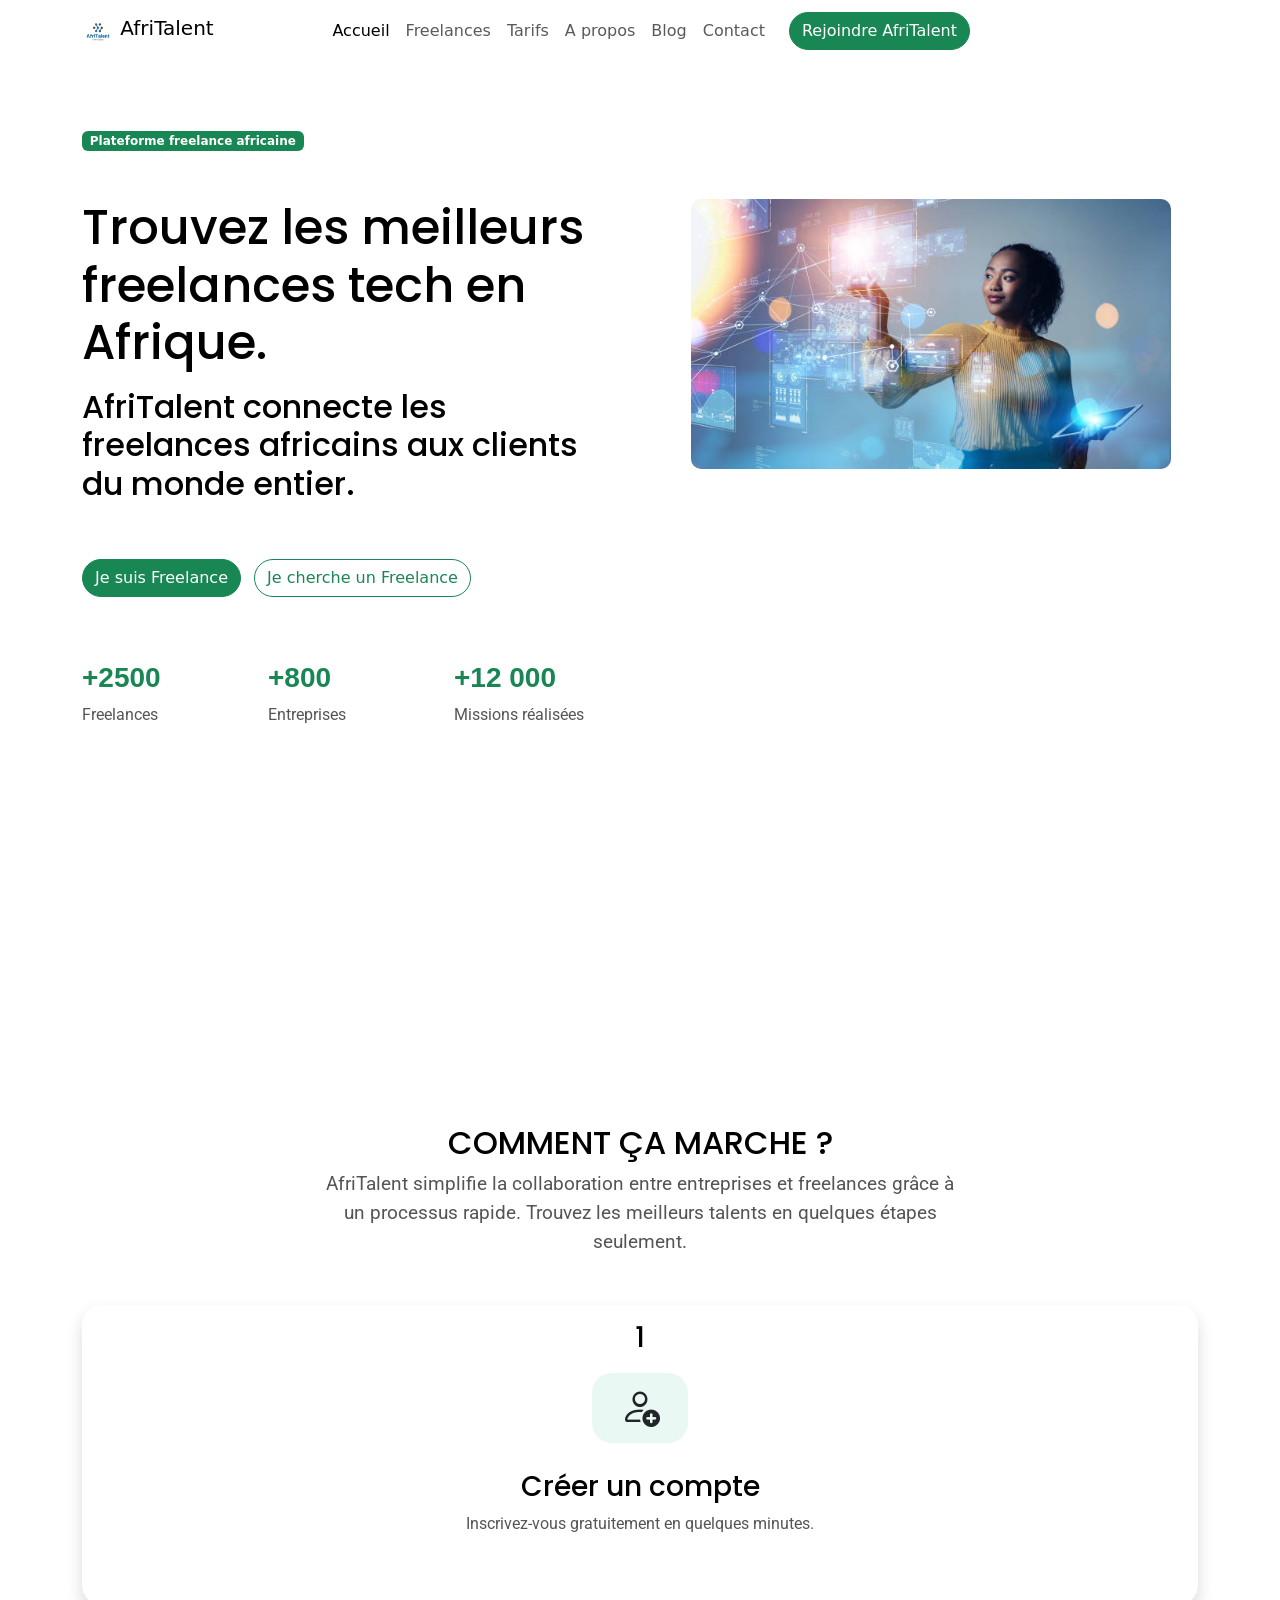
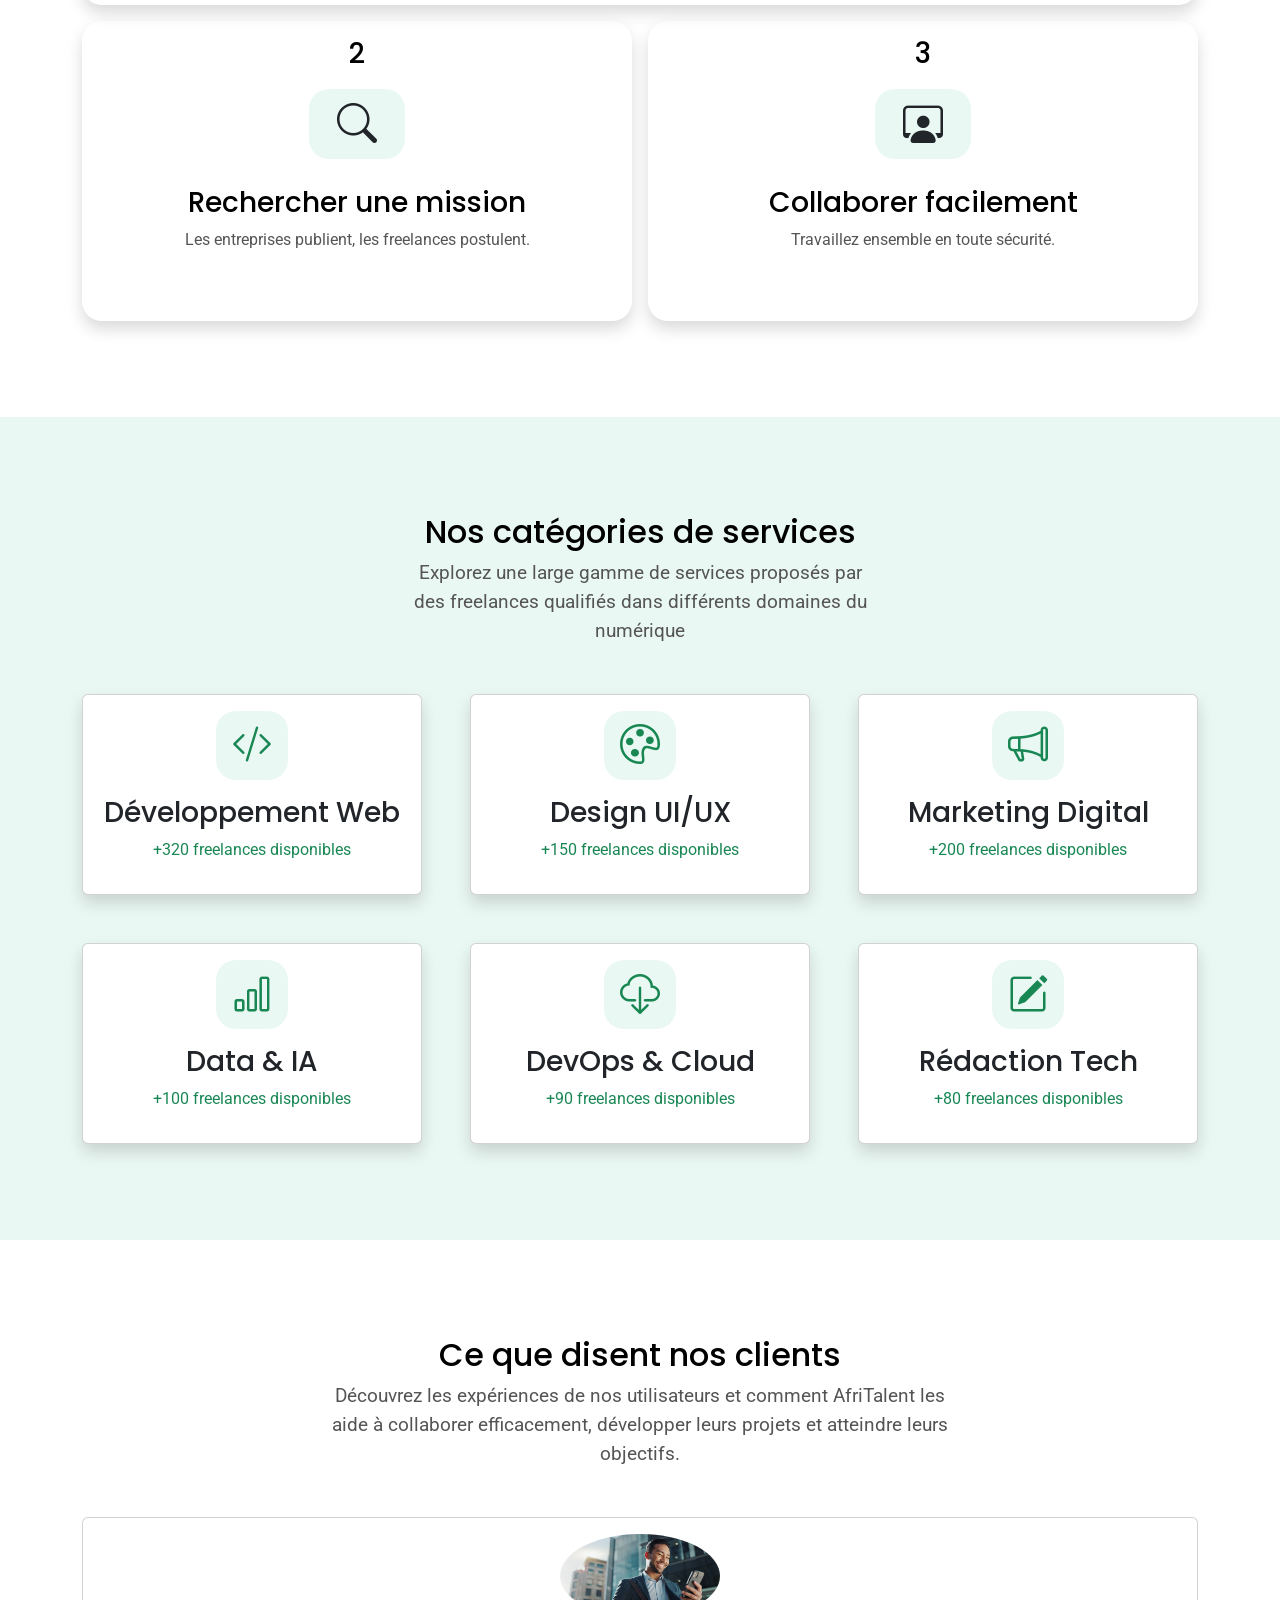
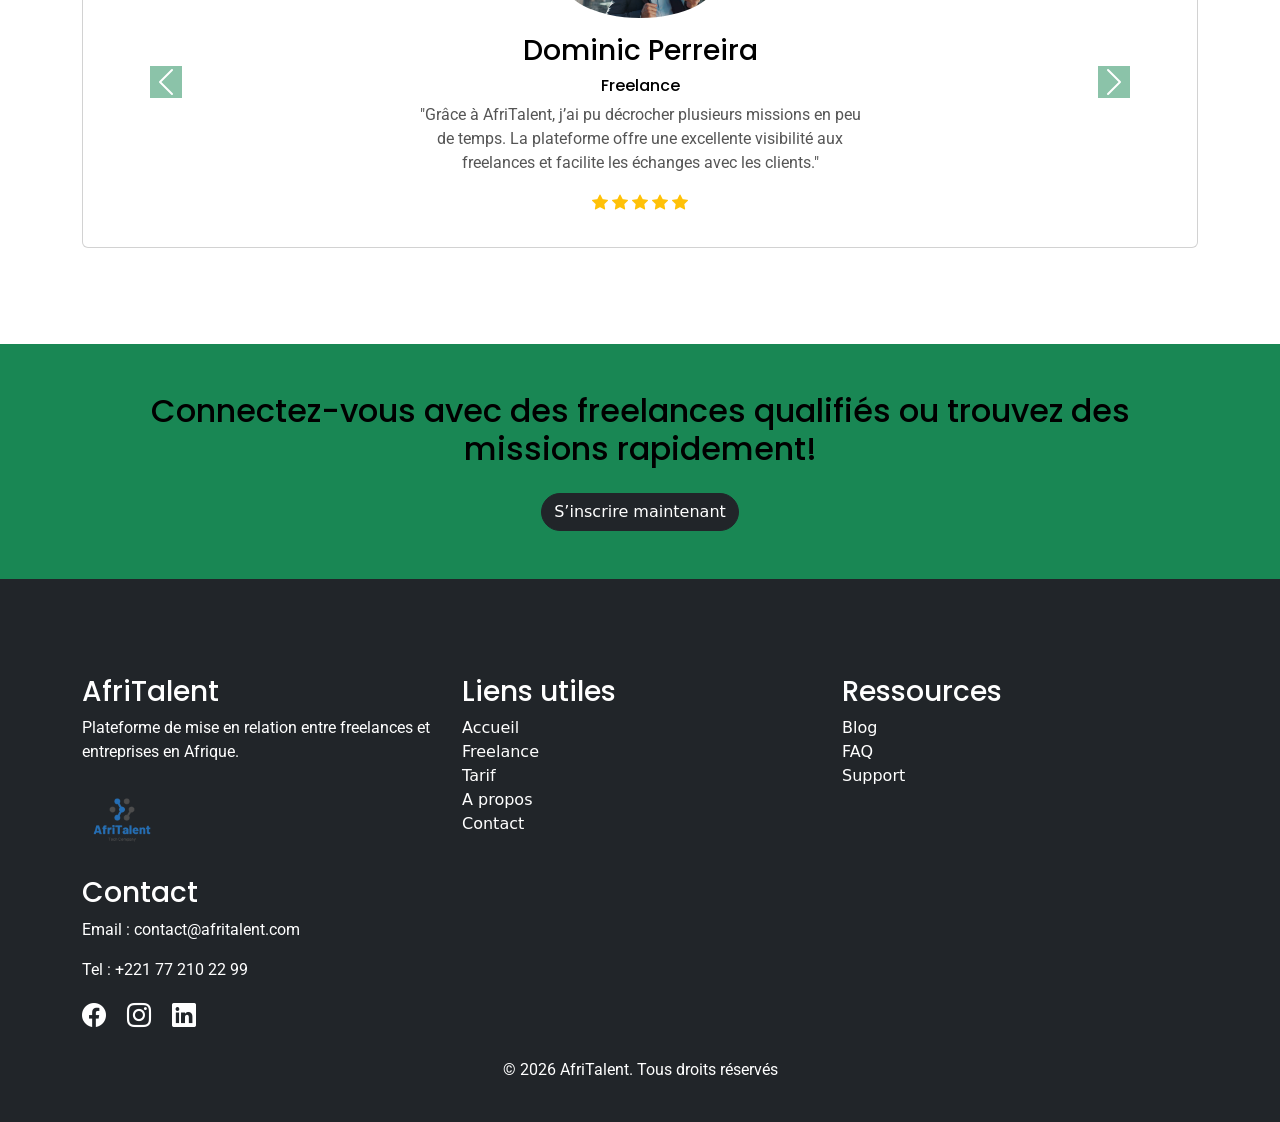
==== commit 46926d26: "Ajout du responsive design pour mobile et tablette avec media queries." ====
--- a/index.html
+++ b/index.html
@@ -57,7 +57,7 @@
                             <a class="nav-link" href="contact.html">Contact</a>
                         </li>
                     </ul>
-                    <a class="btn btn-success ms-3" href="contact.html">Rejoindre AfriTalent</a>
+                    <a class="btn btn-success ms-3" href="contact.html" id="btn-nav">Rejoindre AfriTalent</a>
                 </div>
             </div>
         </nav>
@@ -72,8 +72,8 @@
                 <span class="badge bg-success mb-5">Plateforme freelance africaine</span>
                 <div class="row g-5">
                     <div class="col-12 col-lg-6">
-                        <div class="">
-                            <h1 class="mb-3" id="tire-hero">Trouvez les meilleurs freelances tech en Afrique</h1>
+                        
+                            <h1 class="mb-3" id="tire-hero">Trouvez les meilleurs freelances tech en Afrique.</h1>
                             <h2 id="sous-titre">AfriTalent connecte les freelances africains aux clients du monde entier.</h2>
                             <div class="py-5">
                                 <a class="btn btn-success me-2" href="freelance.html">Je suis Freelance</a>
@@ -93,7 +93,7 @@
                                     <p>Missions réalisées</p>
                                 </div>
                             </div>
-                        </div>
+                        
                     </div>
                     <div class="col-12 col-lg-6 text-center">
                         <img src="images/Accueil1.jpg" alt="AfriTalent" id="hero-img">
@@ -103,7 +103,7 @@
         </section>
 
         <!-- Section Comment ÇA MARCHE -->
-        <section id="comment" class="py-5">
+        <section id="comment" class="py-5 comment">
             <div class="container text-center py-5">
                 <div  class="mb-5">
                     <h2>COMMENT ÇA MARCHE ?</h2>
@@ -362,12 +362,12 @@
     <footer id="footer" class="pt-5 bg-dark">
         <div class="container text-white mt-5">
             <div class="row">
-                <div class="col md-3">
+                <div class="col-12 col-md-6 col-lg-4">
                     <h3>AfriTalent</h3>
                     <p>Plateforme de mise en relation entre freelances et entreprises en Afrique.</p>
                     <img src="images/logo_AfriTalent-removebg.png" alt="AfriTalent">
                 </div>
-                <div class="col md-3">
+                <div class="col-12 col-md-6 col-lg-4">
                     <h3>Liens utiles</h3>
                     <ul class="list-unstyled">
                         <li><a href="index.html" class="text-decoration-none text-white">Accueil</a></li>
@@ -377,7 +377,7 @@
                         <li><a href="contact.html" class="text-decoration-none text-white">Contact</a></li>
                     </ul>
                 </div>
-                <div class="col md-3">
+                <div class="col-12 col-md-6 col-lg-4">
                     <h3>Ressources</h3>
                     <ul class="list-unstyled">
                         <li><a href="" class="text-decoration-none text-white">Blog</a></li>
@@ -385,7 +385,7 @@
                         <li><a href="" class="text-decoration-none text-white">Support</a></li>
                     </ul>
                 </div>
-                <div class="col md-3">
+                <div class="col-12 col-md-6 col-lg-4 mt-3">
                     <h3>Contact</h3>
                     <p>Email : contact@afritalent.com</p>
                     <p>Tel : +221 77 210 22 99</p>
--- a/css/style.css
+++ b/css/style.css
@@ -15,7 +15,7 @@
 *{
     margin: 0;
     padding: 0;
-    box-sizing: border-box;
+    box-sizing: border-box;         /* Les bordures et paddings sont inclus dans la taille de l'element */
 }
 /* Couleuur de fond */
 body{
@@ -64,10 +64,10 @@
     /* background-color: var(--couleur-secondaire); */
 }
 #tire-hero{
-    font-size: 2.9em;
+    font-size: 3rem;
 }
 #sous-titre{
-    font-size: 1.5em;
+    font-size: 2rem;
 }
 #hero .btn{
     border-radius: 50px;
@@ -84,7 +84,8 @@
 }
 /* Section Comment ca marche */
 #comment .container .mb-5{
-    margin: 0 18em;
+    font-size: 1.2rem;
+    padding: 0 15rem;
 }
 #container-CCM{
     display: grid;
@@ -115,7 +116,8 @@
 
 /* Section Categorie services */
 #service .container .mb-5{
-    margin: 0 24em;
+    font-size: 1.2rem;
+    padding: 0 20rem;
 }
 #service{
     background-color: var(--couleur-secondaire);
@@ -136,13 +138,14 @@
 
 /* Section temoignage */
 #temoignage .container .mb-5{
-    margin: 0 18em;
+    font-size: 1.2rem;
+    padding: 0 15rem;
 }
 .carousel-item img{
-    width: 10em;
+    width: 10rem;
 }
 .temoignage-p{              
-    padding: 0 30em;
+    padding: 0 30rem;
 }
 
 /* Section CTA */
@@ -172,7 +175,7 @@
 /*Freelance */
 /* section freelance */
 #freelance select{
-    margin-top: 5em;
+    margin: 5rem 0 0 5rem;
 }
 #freelance .container .py-5{
     padding: 0 23em;
@@ -205,6 +208,7 @@
 }
 #tarif .card:hover{
     box-shadow: 0 0 10px 5px var(--couleur-secondaire);
+    transform: translateY(0.5em);
 }
 
 /* Setion accordion */
@@ -214,18 +218,18 @@
 #accordion .container{
     padding: 2em 0 5em 0;
 }
-#accordion .accordion .accordion-item{
+#accordion .accordion .accordion-item{              /*-- L'arriere accordion --*/
     background-color: var(--couleur-secondaire);
     border: none;
     margin: 1em 0;
 }
-#accordion .accordion .accordion-button{
+#accordion .accordion .accordion-button{            /*-- Le boutton de l'accordion --*/
     background-color: var(--bs-green);
     color: var(--couleur-fond);
     border-radius: 10px;
     padding: 1.3em;
 }
-#accordion .accordion .accordion-body{
+#accordion .accordion .accordion-body{              /*-- Les reponses de l'accordion --*/
     background-color: var(--couleur-fond);
     border-radius: 10px;
 }
@@ -246,7 +250,7 @@
     padding-top: 8em;
 }
 #histoire .notre-histoire img{
-    width: 80em;
+    width: 80rem;
 }
 #histoire .notre-histoire p{
     font-size: 1.1em;
@@ -277,6 +281,9 @@
 #valeur{
     background-color: var(--couleur-secondaire);
 }
+#col-valeur{
+    padding: 0 5rem;
+}
 
 
 /* Contact */
@@ -285,6 +292,7 @@
 }
 form button:hover{
     box-shadow: 0 0 10px 10px var(--couleur-secondaire);
+    transform: translateY(-0.5em);
 }
 #contact .container .adresse{
     margin-top: 8em;
@@ -303,5 +311,344 @@
     border-radius: 20px;
 }
 #testadd{
-    width: 30em;            /*==== pour diminuer la taille du colonne adresse ====*/
-}
+    width: 30rem;            /*==== pour diminuer la taille du colonne adresse ====*/
+}
+
+
+
+
+/* ===========================================================
+MEDIA QUERIES — Adaptations selon la taille de l'ecran
+=========================================================== */
+
+    /* ======== Page 1 : ACCUEIL ========= */
+/* --- Mobile : ecrans de 767px et moins --- */
+@media (max-width: 767px) {
+    /* Navbar */
+    #btn-nav{
+        padding: 0 2rem;
+        font-size: 1rem;
+    }
+
+    /* Section hero */
+    #tire-hero{
+        font-size: 2rem;
+    }
+    #sous-titre{
+        font-size: 1rem;
+    }
+
+    #hero .container .me-2{             /*-- Pour styliser le bouton "je suis freelance"*/
+        padding: 0.5rem 2.3rem;
+        margin-bottom: 0.5rem;
+    }
+    #hero-img{
+        margin-top: -2rem;
+    }
+
+    /* Section Comment ca marche */
+    #comment{
+        margin-top: 20rem;
+    }
+    #comment .container .mb-5{
+        font-size: 1rem;
+        padding: 0;
+    }
+    #container-CCM{
+        display: flex;
+        flex-wrap: wrap;
+        justify-content: center;
+    }
+    #etape1{
+        padding: 0 1rem;
+    }
+    #etape2{
+        padding: 0 1rem;
+    }
+    #etape3{
+        padding: 0 3rem;
+    }
+
+    /* Section Categorie de services */
+    #service .container .mb-5{
+        font-size: 1rem;
+        padding: 0;
+    }
+
+    /* Section temoignage */
+    #temoignage .container .mb-5{
+        font-size: 1rem;
+        padding: 0;
+    }
+    /* Carousel */
+    .carousel-item img{
+        width: 8rem;
+    }
+    .temoignage-p{              
+        padding: 0;
+    }
+    blockquote p{
+        padding-top: 5rem;
+    }
+
+    /* Section CTA */
+    #CTA .container h2{
+        padding: 0;
+    }
+}
+
+/* --- TABLETTE : ecrans compris entre 768px et 1023px --- */
+@media (min-width: 768px) and (max-width: 1023px) {
+    /* Section Comment ca marche */
+    .comment{
+        margin-top: 25rem;
+    }
+    #comment .container .mb-5{
+        font-size: 1rem;
+        padding: 0;
+    }
+
+    /* Section Categorie de services */
+    #service .container .mb-5{
+        font-size: 1rem;
+        padding: 0;
+    }
+
+    /* Section temoignage */
+    #temoignage .container .mb-5{
+        font-size: 1rem;
+        padding: 0;
+    }
+    /* Carousel */
+    .carousel-item img{
+        width: 8rem;
+    }
+    .temoignage-p{              
+        padding: 0;
+    }
+    blockquote p{
+        padding-top: 5rem;
+    }
+
+    /* Section CTA */
+    #CTA .container h2{
+        padding: 0;
+    }
+}
+
+/* --- ORDINATEUR : ecrans de 1200px et plus --- */
+@media (min-width: 1200px) {
+    /* Section Comment ca marche */
+    .comment{
+        margin-top: 8rem;
+    }
+
+    /* Section temoignage */
+    .temoignage-p{              
+        padding: 0 20rem;
+    }
+
+    /* Section CTA */
+    #CTA .container h2{
+        padding: 0;
+    }
+}
+
+    /* ======== Page 2 : Freelance ========= */
+/* --- Mobile : ecrans de 767px et moins --- */
+@media (max-width: 767px) {
+    /* Navbar */
+    #btn-nav{
+        padding: 0 2rem;
+        font-size: 1rem;
+    }
+    #freelance .container .py-5{
+        padding: 0;
+        margin-top: 10rem;
+    }
+}
+
+/* --- TABLETTE : ecrans compris entre 768px et 1023px --- */
+@media (min-width: 768px) and (max-width: 1023px) {
+    #freelance select{
+        width: 8rem;
+        margin-left: 2rem;
+    }
+    #freelance .container .py-5{
+        padding: 0;
+        margin-top: 25rem;
+    }
+}
+
+/* --- ORDINATEUR : ecrans de 1200px et plus --- */
+@media (min-width: 1200px) {
+     #freelance .container .py-5{
+        margin-top: 5rem;
+    }
+}
+
+    /* ======== Page 3 : Tarif ========= */
+/* --- Mobile : ecrans de 767px et moins --- */
+@media (max-width: 767px) {
+    /* Navbar */
+    #btn-nav{
+        padding: 0 2rem;
+        font-size: 1rem;
+    }
+
+    /* Section Tarif */
+    #tarif .container h2{
+        margin-top: 10rem;
+    }
+    #tarif .container .badge{
+        margin-left: 0;
+    }
+    #tarif{
+        margin-bottom: 35rem;
+    }
+    #tarif .row{
+        gap: 2rem;
+    }
+
+    /* Section Accordion */
+    #FAQ{
+        padding-top: 10rem;
+    }
+}
+
+/* --- TABLETTE : ecrans compris entre 768px et 1023px --- */
+@media (min-width: 768px) and (max-width: 1023px) {
+    /* Section Tarif */
+    #tarif .container h2{
+        margin-top: 10rem;
+    }
+    #tarif .container .badge{
+        margin-left: 15rem;
+    }
+    #tarif{
+        margin-bottom: 35rem;
+    }
+    #tarif .row{
+        gap: 2rem;
+    }
+}
+
+/* --- ORDINATEUR : ecrans de 1200px et plus --- */
+@media (min-width: 1200px) {
+    #tarif .container .badge{
+        margin-left: 15rem;
+    }
+}
+
+   /* ======== Page 4 : A propos ========= */
+/* --- Mobile : ecrans de 767px et moins --- */
+@media (max-width: 767px) {
+    /* Navbar */
+    #btn-nav{
+        padding: 0 2rem;
+        font-size: 1rem;
+    }
+    /* Section Notre histoire */
+    #histoire .notre-histoire{
+        display: flex;
+        flex-wrap: wrap;
+        gap: 2rem;
+        padding-top: 5rem;
+    }
+    #histoire .notre-histoire img{
+        width: 100%;
+    }
+    #histoire .notre-histoire p{
+        font-size: 1rem;
+    }
+    /* Section L'équipe */
+    #equipe .container p{
+        margin: 0;
+        text-align: center;
+    }
+    #equipe .row{
+        padding: 0 1rem;
+    }
+    #equipe .row .card{
+        margin-bottom: 1rem;
+    }
+    /* Section nos valeurs */
+    #col-valeur{
+        padding: 0;
+    }
+}
+/* --- TABLETTE : ecrans compris entre 768px et 1023px --- */
+@media (min-width: 768px) and (max-width: 1023px)  {
+    /* Section Notre histoire */
+    #histoire .notre-histoire{
+        display: flex;
+        flex-wrap: wrap;
+        gap: 3rem;
+        padding-top: 5rem;
+    }
+    #histoire .notre-histoire img{
+        width: 100%;
+    }
+    #equipe .container p{
+        margin: 0;
+        text-align: center;
+    }
+    #equipe .row{
+        padding: 0 1rem;
+    }
+    #equipe .row .card{
+        margin-bottom: 1rem;
+    }
+    /* Section nos valeurs */
+    #col-valeur{
+        padding: 0;
+    }
+}
+/* --- ORDINATEUR : ecrans de 1200px et plus --- */
+@media (min-width: 1200px) {
+    #histoire .notre-histoire{   
+        gap: 5rem;  
+    }
+}
+
+    /* ======== Page 5 : Contact ========= */
+/* --- Mobile : ecrans de 767px et moins --- */
+@media (max-width: 767px) {
+    /* Navbar */
+    #btn-nav{
+        padding: 0 2rem;
+        font-size: 1rem;
+    }
+    #contact h2{
+        padding-top: 5rem;
+    }
+    #contact .container .adresse i{     /*==== Pour gerer l'icone ====*/
+        margin-left: 2rem;
+    }
+    #contact iframe{
+        width: 100%;
+    }
+}
+
+/* --- TABLETTE : ecrans de 768px et moins --- */
+@media (min-width: 768px) and (max-width: 1023px) {
+    #contact h2{
+        padding-top: 5rem;
+    }
+    #test-form{
+        width: 100%;
+    }
+    #testadd{
+        width: 100%;            /*==== pour gerer la taille du colonne adresse ====*/
+    }
+    #contact iframe{
+        width: 100%;
+    }
+}
+/* --- ORDINATEUR : ecrans de 1200px et plus --- */
+@media (min-width: 1200px) {
+    #contact iframe{
+        width: 50%;
+        margin-top: 5rem;
+    }
+}
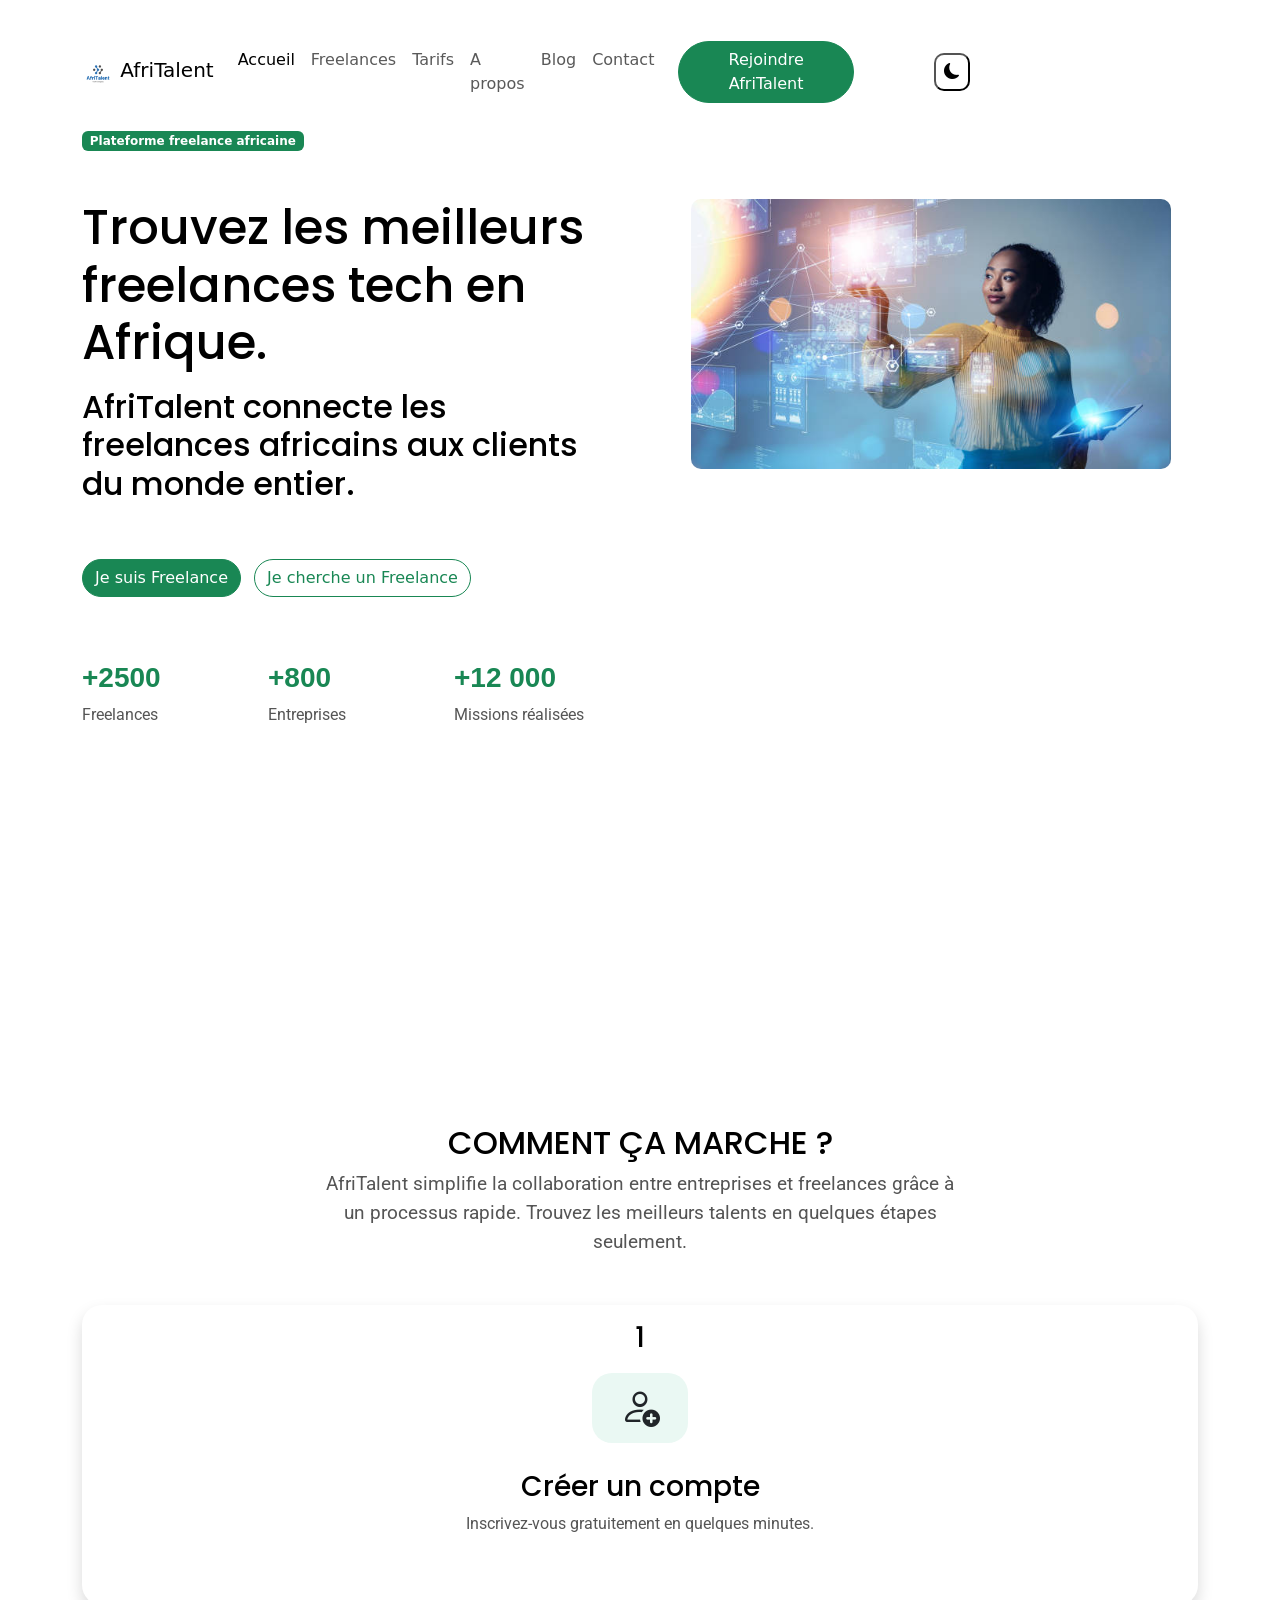
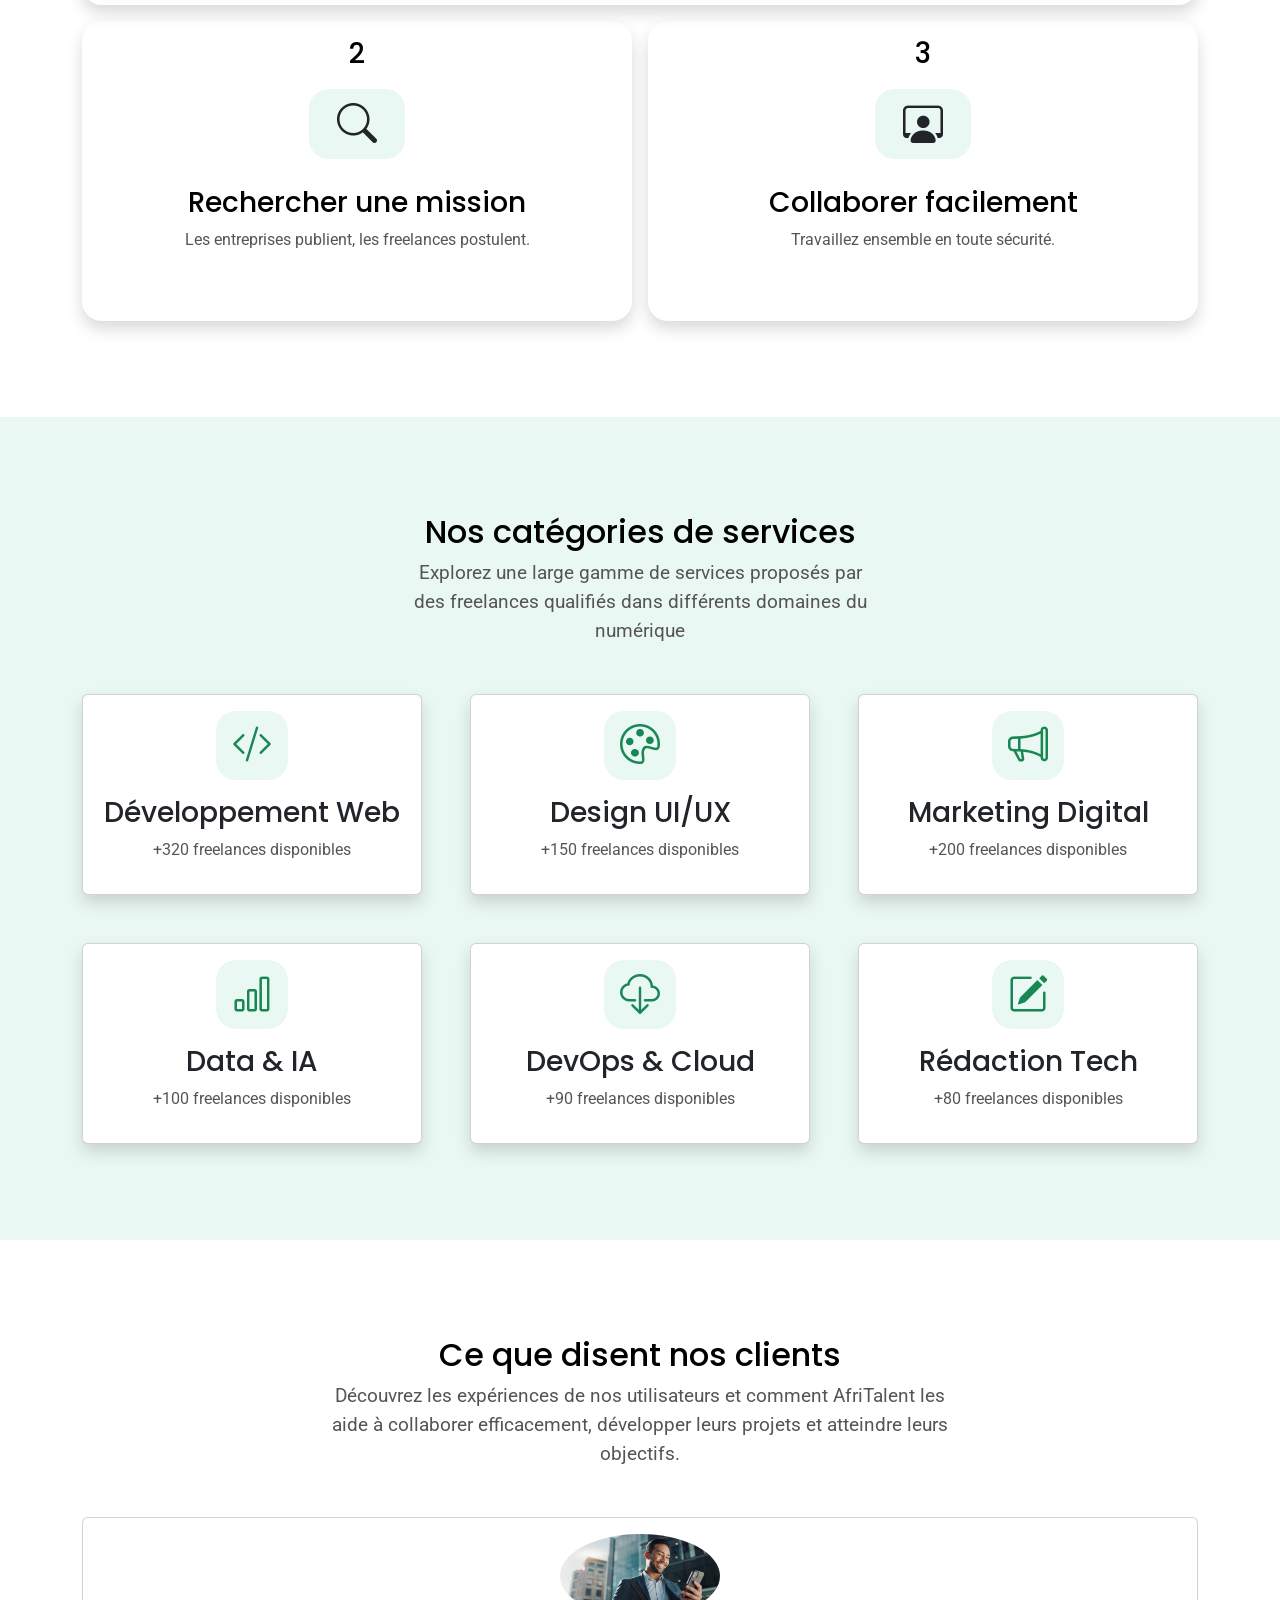
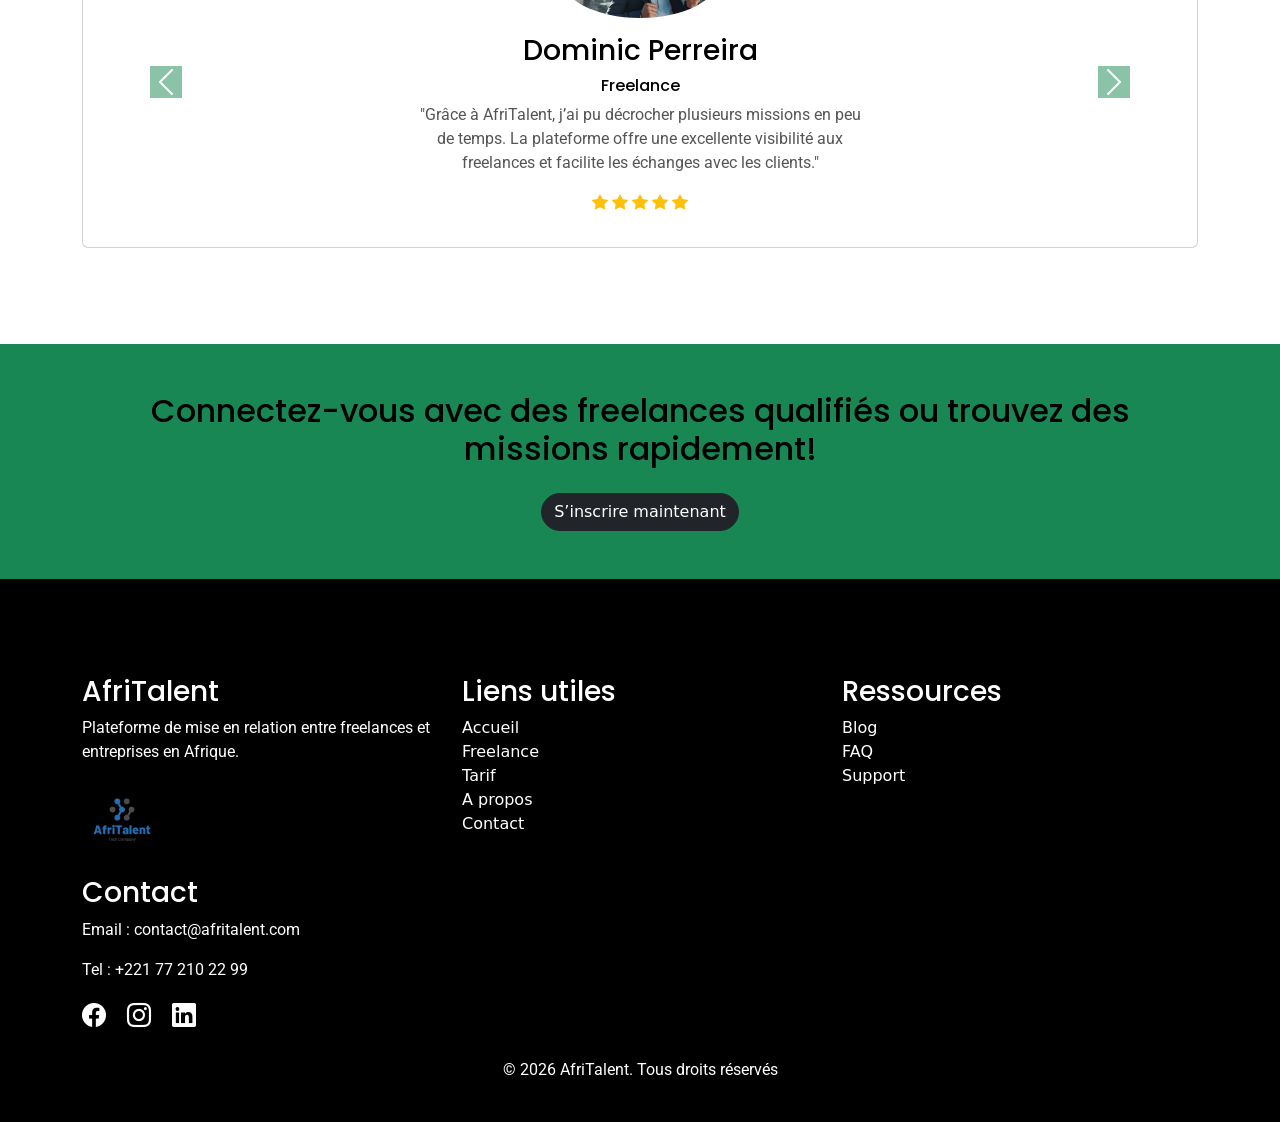
==== commit 0654431d: "Ajout des fonctionnalités JavaScript : dark mode avec localStorage, navbar dynamique au scroll et bo" ====
--- a/index.html
+++ b/index.html
@@ -4,6 +4,7 @@
     <meta charset="UTF-8">
     <meta name="viewport" content="width=device-width, initial-scale=1.0">
     <title>AfriTalent — Accueil</title>
+    
     <!-- Bootstrap 5 via CDN : feuille de style -->
     <link
     href="https://cdn.jsdelivr.net/npm/bootstrap@5.3.0/dist/css/bootstrap.min.css"
@@ -22,7 +23,7 @@
 <body>
     <header>
         <!-- Barre de Navigation -->
-        <nav class="navbar navbar-expand-lg">
+        <nav class="navbar navbar-expand-lg" id="navbar">
             <div class="container">
                 <a class="navbar-brand" href="index.html">
                 <img src="images/logo_AfriTalent-removebg.png" alt="AfriTalent" class="d-inline-block align-text-top">
@@ -59,6 +60,9 @@
                     </ul>
                     <a class="btn btn-success ms-3" href="contact.html" id="btn-nav">Rejoindre AfriTalent</a>
                 </div>
+                <button id="dark-mode">
+                    <i class="bi bi-moon-fill"></i>
+                </button>
             </div>
         </nav>
     </header>
@@ -359,7 +363,7 @@
     </main>
 
     <!-- Footer / pied de page -->
-    <footer id="footer" class="pt-5 bg-dark">
+    <footer id="footer" class="pt-5">
         <div class="container text-white mt-5">
             <div class="row">
                 <div class="col-12 col-md-6 col-lg-4">
@@ -404,7 +408,10 @@
         </div>
     </footer>
 
-
+    <!-- Bouton retour en haut -->
+    <button id="btn-Top">
+        <i class="bi bi-arrow-up-short"></i>
+    </button>
 
     <!-- Bootstrap 5 via CDN : script JavaScript -->
     <script
--- a/css/style.css
+++ b/css/style.css
@@ -1,11 +1,11 @@
-/* Variables */
+/* Declaration de Variables */
 :root {   
     /* Couleurs */
-    --bs-green: #198754;   /*Couleur principale*/
+    --bs-green: #198754;            /*Couleur principale*/
   --couleur-secondaire : #EAF8F3;   /*Couleur secondaire*/
-  --couleur-fond : #FFFFFF;    /*Couleur de fond*/
-  --couleur-paragraphe : #555555;    /*Couleur paragraphe et icones*/
-  --couleur-titre : #000000;    /*Couleur titre*/
+  --couleur-fond : #FFFFFF;         /*Couleur de fond*/
+  --couleur-paragraphe : #555555;    /*Couleur paragraphe*/
+  --couleur-titre : #000000;        /*Couleur titre*/
 
   /* police */
   --police-titre : 'poppins', sans-serif;
@@ -30,11 +30,27 @@
     color: var(--couleur-paragraphe);
     font-family: var(--police-paragraphe);
 }
-.btn{
-    /* border-radius: 50px; */
-}
-
-/* Accueil */
+
+
+/* =========================
+   DARK MODE (Couleurs)
+========================= */
+
+.dark-mode{
+
+    --couleur-fond: #121212;             /*Couleur de fond*/
+    --couleur-secondaire: #1E2A24;      /*Couleur secondaire*/
+    --couleur-titre: #FFFFFF;           /*Couleur titre*/
+    --couleur-paragraphe: #B3B3B3;      /*Couleur paragraphe*/
+    --bs-green: #20c997;               /*Couleur principale*/
+
+}
+
+
+
+
+
+
 header{
     position: fixed;
     width: 100vw;
@@ -43,10 +59,22 @@
 
 /* Navbar */
 nav{
-    background-color: var(--couleur-fond);
-}
+    background-color: transparent;    
+}
+/* Navbar sous dark mode */
+.dark-mode nav .navbar-toggler-icon{
+    background-color: var(--bs-green);          /* Style Bouton du Menu hamburger */
+}
+.dark-mode nav{
+    background-color: transparent;        
+}
+.dark-mode nav a{
+    color: var(--couleur-titre);            /*=== Couleur police navbar sous dark mode*/
+}
+
 nav .container{
     padding-right: 15em;
+    padding-top: 2rem;
 }
 nav .btn{
     border-radius: 50px;
@@ -54,14 +82,41 @@
 nav img{
     width: 2rem;
 }
+/* Style du navbar au scroll */
+.navbar-scroll{
+    background-color: var(--couleur-fond);
+    box-shadow: 0 0 10px 5px var(--couleur-secondaire);
+}
+.dark-mode .navbar-scroll{
+    background-color: var(--couleur-secondaire);            /* Style du navbar au scroll sous effet dark mode */
+}
+.navbar-scroll .container{
+    padding-top: 0;                             /* Reduit l'espace haut de la navbar */
+}
 .btn{
     border-radius: 50px;
 }
-
+/* Bouton dark-mode */
+#dark-mode{
+    margin-left: 5rem;
+    padding: 0.3rem 0.5rem;
+    border-radius: 10px;
+    color: var(--couleur-titre);
+    background: transparent;
+    /* border: none; */
+}
+/* Style du bouton sous effet dark mode */
+.dark-mode #dark-mode{
+    background-color: var(--couleur-fond);
+    border: none;
+    padding: 0.4rem 0.6rem;
+}
+
+
+/* ===== Accueil ====*/
 /* Section hero */
 #hero{
     height: 100vh;
-    /* background-color: var(--couleur-secondaire); */
 }
 #tire-hero{
     font-size: 3rem;
@@ -109,6 +164,9 @@
     padding: 0.3em 0.7em;
     border-radius: 20px;
 }
+.dark-mode .bg-i{
+    color: var(--couleur-titre);        /* L'icone de la section CCM sous dark mode*/
+}
 #etape1, #etape2, #etape3{
     border-radius: 20px;
 }
@@ -127,9 +185,7 @@
     padding: 0.3em 1em;
     border-radius: 20px;
 }
-#service .container .row p{
-    color: var(--bs-green);
-}
+
 #service .container .row .col-12:hover{
     /* transform: translateY(-2.5em); */
     transform: rotate(5deg);
@@ -147,6 +203,10 @@
 .temoignage-p{              
     padding: 0 30rem;
 }
+/* Temoignage sous dark mode */
+.dark-mode .temoignage-p{
+    background-color: var(--couleur-secondaire);
+}
 
 /* Section CTA */
 #CTA{
@@ -162,6 +222,9 @@
 
 
 /* Footer */
+#footer{
+    background-color: var(--couleur-titre);
+}
 #footer img{
     width: 5rem;
 }
@@ -171,8 +234,31 @@
 #footer ul li:hover{
     text-decoration: underline;
 }
-
-/*Freelance */
+/* Footer sous dark mode */
+.dark-mode #footer{
+    background-color: var(--couleur-secondaire);
+}
+/* .dark-mode #footer h3, #footer p{
+    color: var(--couleur-titre);
+} */
+
+/* Bouton retour en haut */
+#btn-Top{
+    position: fixed;
+    bottom: 20px;               /* Distance depuis le bas */
+    right: 20px;                /* Distance depuis le cote droit */
+    padding: 0 5px;
+    font-size: 2em;
+    border: none;
+    border-radius: 10px;
+    background-color: var(--bs-green);
+    color: var(--couleur-fond);
+}
+#btn-Top:hover{
+    transform: translateY(-5px);
+}
+
+/*==== Freelance ====*/
 /* section freelance */
 #freelance select{
     margin: 5rem 0 0 5rem;
@@ -190,9 +276,11 @@
     box-shadow: 0 0 10px 5px var(--couleur-secondaire);
     transform: translateY(-1em);
 }
-
-
-/* Tarif */
+.dark-mode #freelance .container .card{
+    background-color: var(--couleur-secondaire);            /* Couleur de la carte sous dark mode */
+}
+
+/*==== Tarif ====*/
 /* section Tarif */
 #tarif{
     height: 90vh;
@@ -209,6 +297,13 @@
 #tarif .card:hover{
     box-shadow: 0 0 10px 5px var(--couleur-secondaire);
     transform: translateY(0.5em);
+}
+/* card sous effet dark mode */
+.dark-mode #tarif .card{
+    background-color: var(--couleur-secondaire);
+}
+.dark-mode #tarif .card ul li{
+    color: var(--couleur-paragraphe);
 }
 
 /* Setion accordion */
@@ -233,12 +328,15 @@
     background-color: var(--couleur-fond);
     border-radius: 10px;
 }
+.dark-mode #accordion .accordion .accordion-body{
+    color: var(--couleur-titre);
+}
 #accordion .accordion .accordion-button:focus{
     box-shadow: none;
 }
 
 
-/* A propos */
+/*==== A propos ====*/
 /* Section notre histoire */
 #histoire{
     height: 90vh;
@@ -252,11 +350,11 @@
 #histoire .notre-histoire img{
     width: 80rem;
 }
+.dark-mode #histoire .notre-histoire img{
+    border-radius: 10px;                       /* Bordure de l'image sous dark mode*/
+}
 #histoire .notre-histoire p{
     font-size: 1.1em;
-}
-#valeur .row{
-    padding: 0 5em;
 }
 
 /* Section L'équipe */
@@ -273,6 +371,9 @@
     box-shadow: 0 0 10px 5px var(--couleur-secondaire);
     transform: rotate(2deg);
 }
+.dark-mode #equipe .container .card{
+    background-color: var(--couleur-secondaire);        /* background du card sous dark mode */
+}
 #equipe .container h6{
     color: var(--bs-green);
 }
@@ -281,12 +382,15 @@
 #valeur{
     background-color: var(--couleur-secondaire);
 }
+#valeur .row{
+    padding: 0 5em;
+}
 #col-valeur{
     padding: 0 5rem;
 }
 
 
-/* Contact */
+/*==== Contact ====*/
 #contact .container .col-12{
     border-radius: 20px;
 }
@@ -310,8 +414,20 @@
     padding: 5em 0 3em 0;       /*==== Pour gerer l'espace interieur de l'adresse et bordure ====*/
     border-radius: 20px;
 }
-#testadd{
-    width: 30rem;            /*==== pour diminuer la taille du colonne adresse ====*/
+#id-add{
+    width: 30rem;            /*==== pour diminuer la largeur de la colonne adresse ====*/
+}
+
+/* Formulaire sous dark mode */
+.dark-mode #id-form{
+    background-color: var(--couleur-secondaire);
+}
+.dark-mode form label{
+    color: var(--couleur-titre);
+}
+/* Adresse sous dark mode */
+.dark-mode #adresse{
+    background-color: var(--couleur-secondaire);
 }
 
 
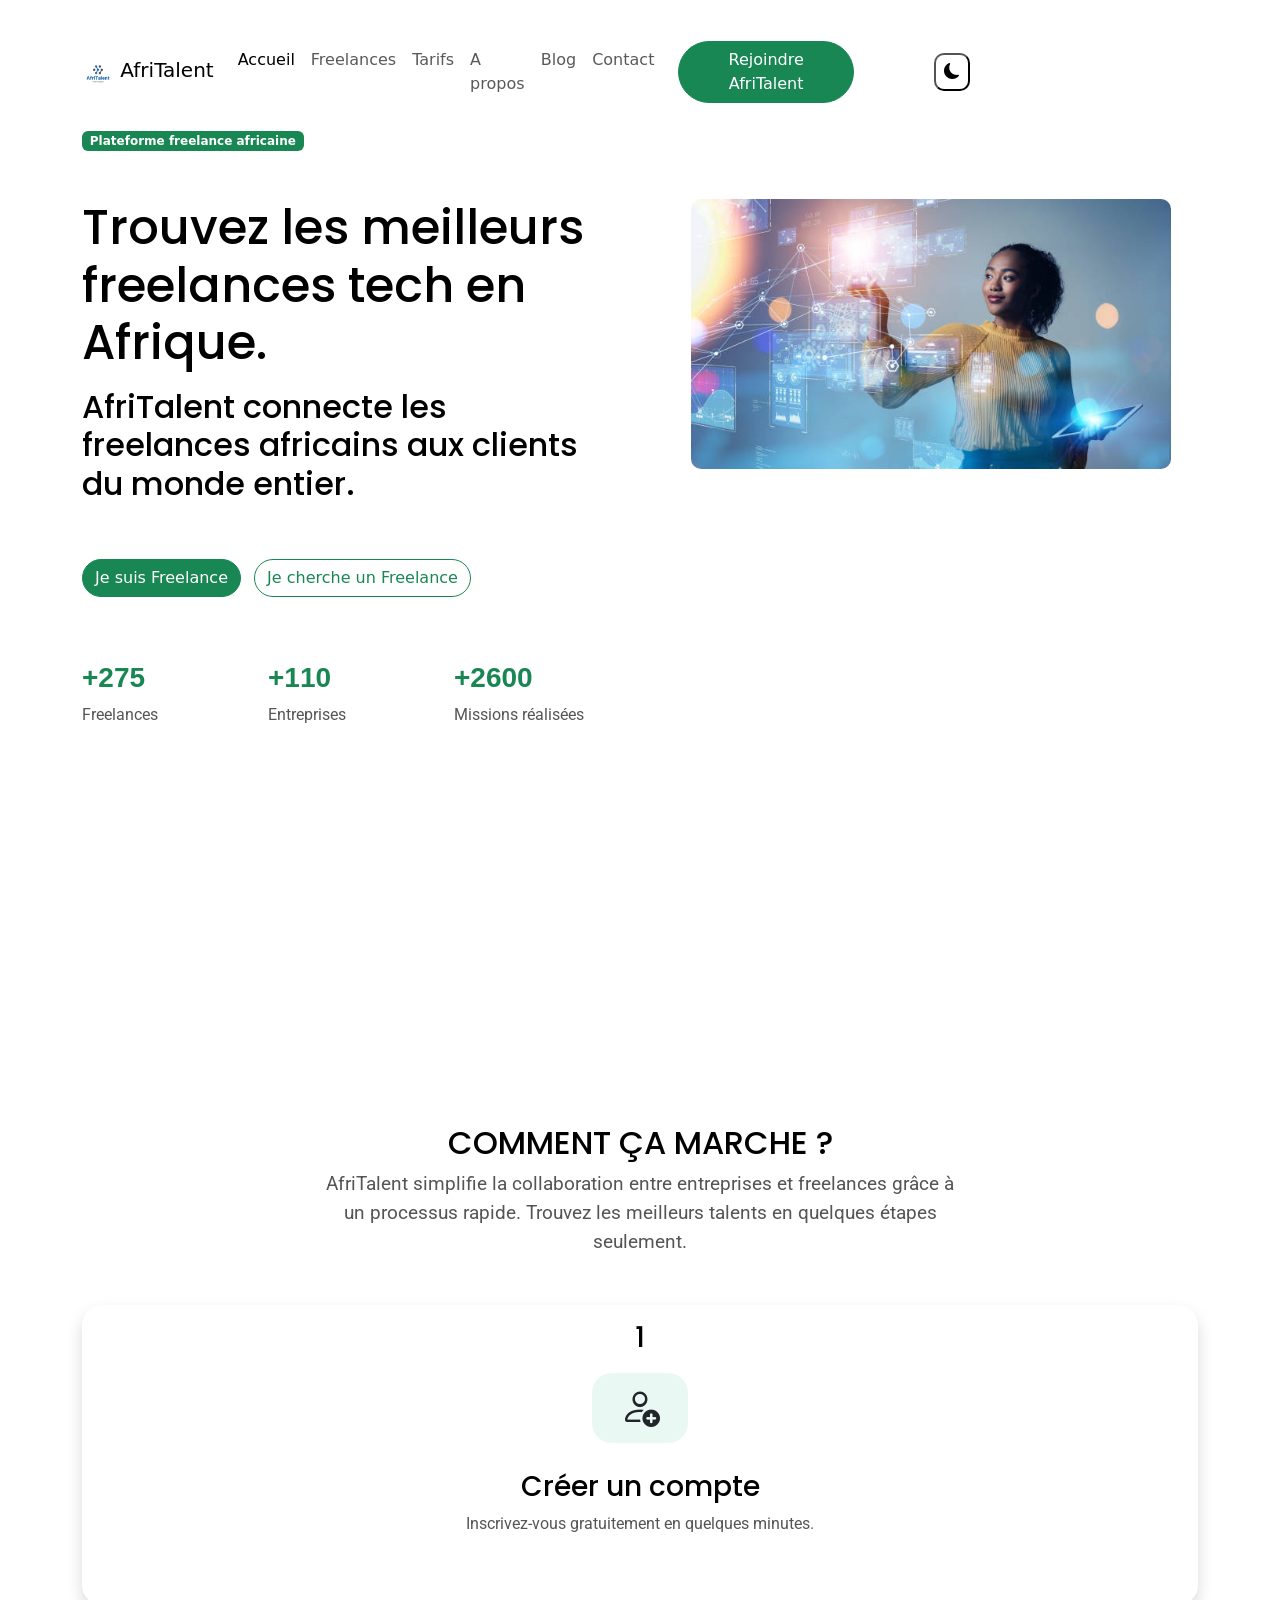
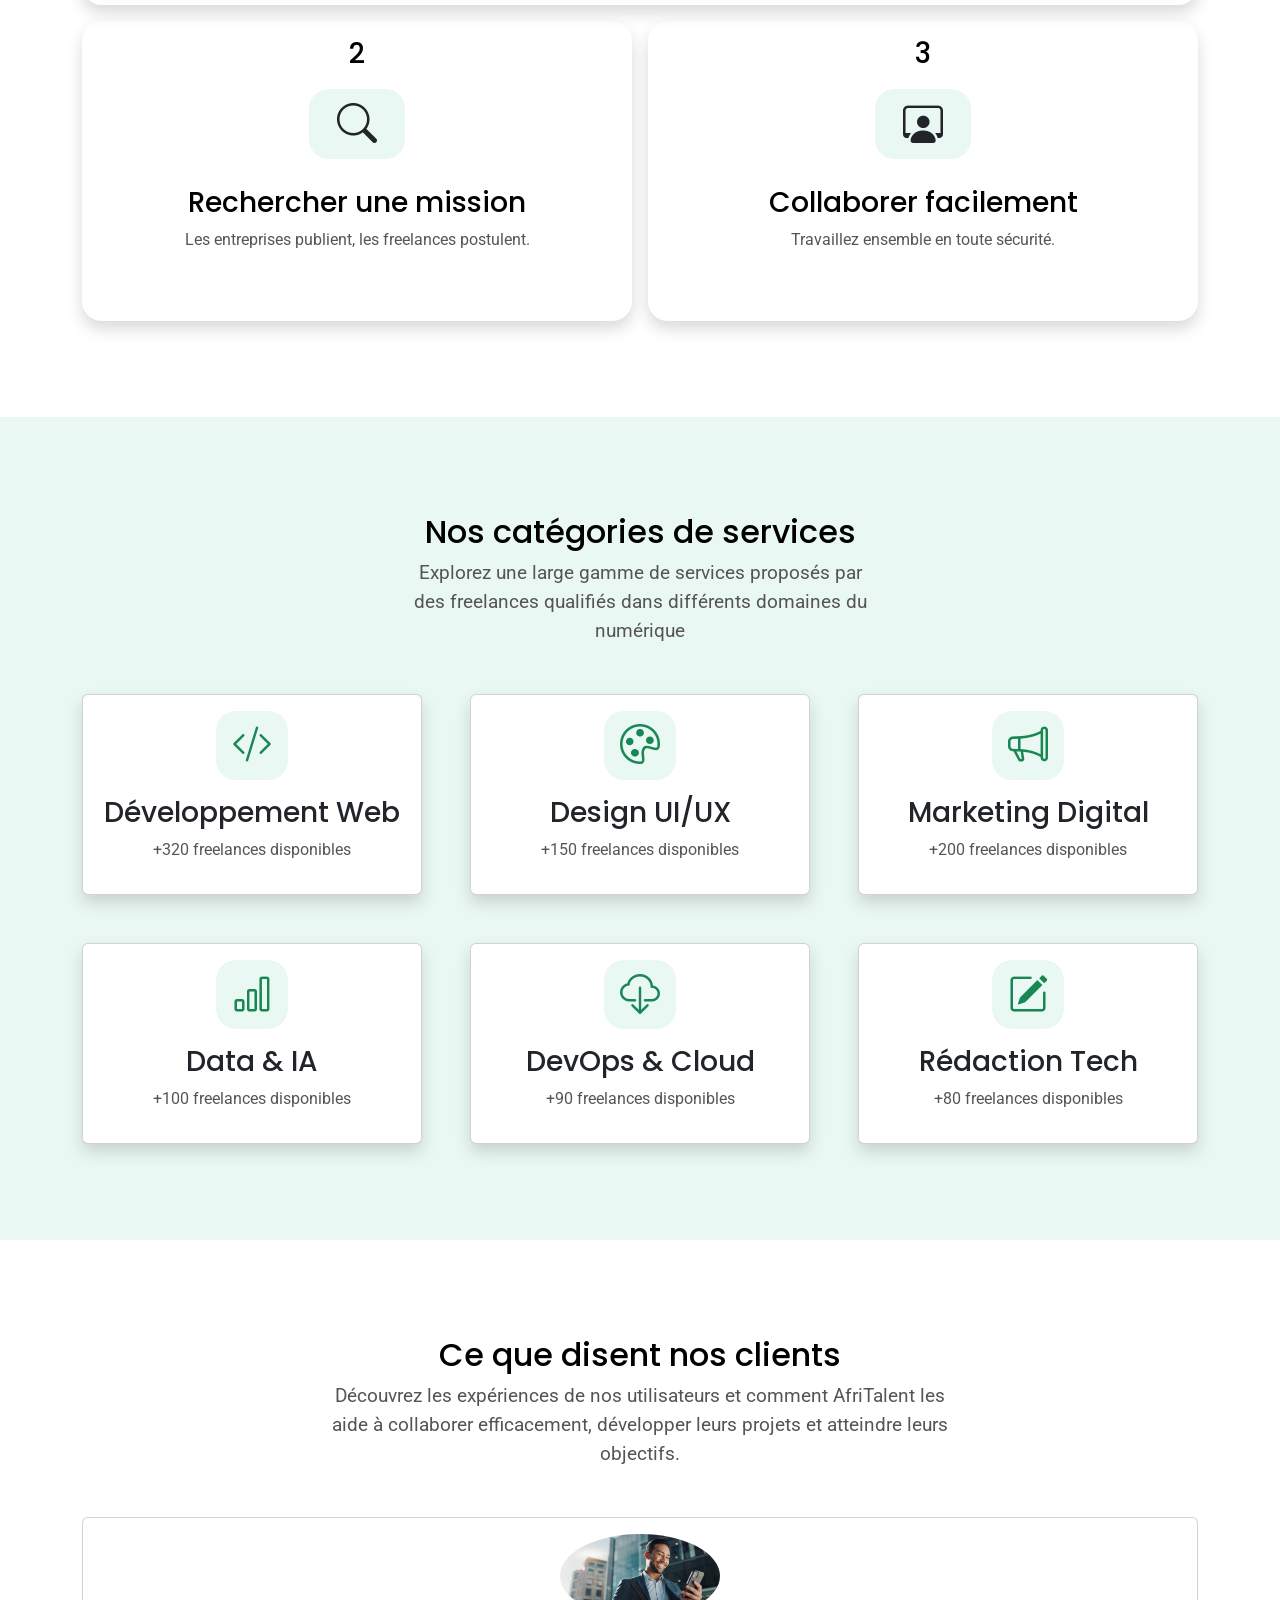
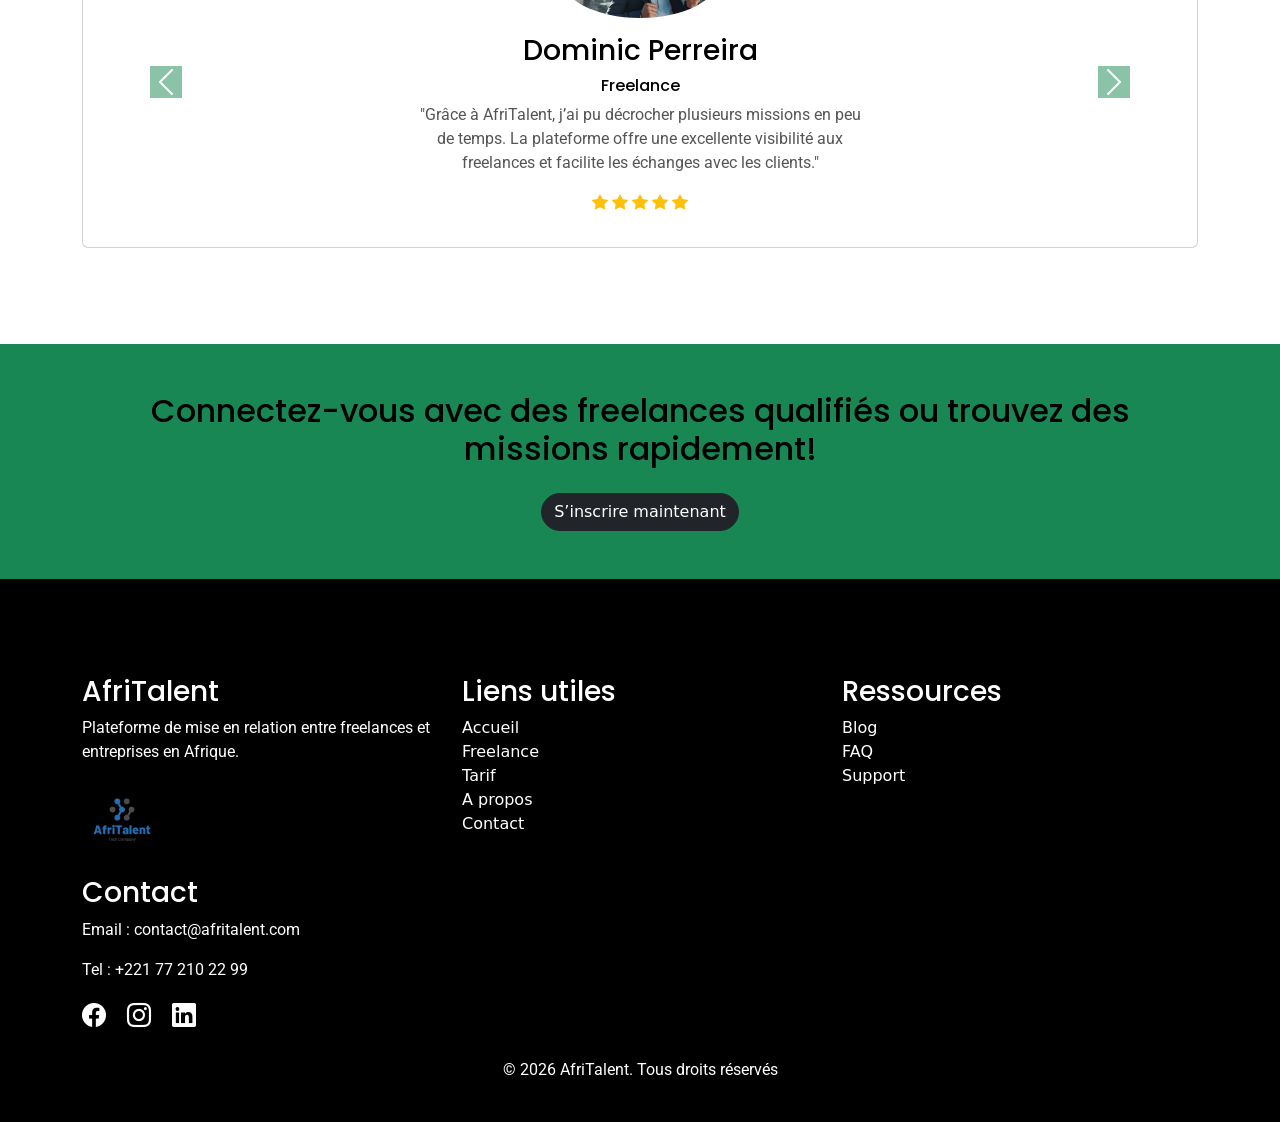
==== commit ede78210: "Ajout des compteurs animés et animations fade-in au scroll." ====
--- a/index.html
+++ b/index.html
@@ -71,7 +71,7 @@
     <main>
 
         <!-- Section Hero -->
-        <section id="hero">
+        <section id="hero" class="fade-in">
             <div class="container">
                 <span class="badge bg-success mb-5">Plateforme freelance africaine</span>
                 <div class="row g-5">
@@ -85,15 +85,15 @@
                             </div>
                             <div class="row pt-3">
                                 <div class="col-12 col-md-6 col-lg-4">
-                                    <h3 class="text-success fw-bold">+2500</h3>
+                                    <h3 class="text-success fw-bold" id="compteur">0</h3>
                                     <p>Freelances</p>
                                 </div>
                                 <div class="col-12 col-md-6 col-lg-4">
-                                    <h3 class="text-success fw-bold">+800</h3>
+                                    <h3 class="text-success fw-bold" id="compteur1">0</h3>
                                     <p>Entreprises</p>
                                 </div>
                                 <div class="col-12 col-md-6 col-lg-4">
-                                    <h3 class="text-success fw-bold">+12 000</h3>
+                                    <h3 class="text-success fw-bold" id="compteur2">0</h3>
                                     <p>Missions réalisées</p>
                                 </div>
                             </div>
@@ -107,7 +107,7 @@
         </section>
 
         <!-- Section Comment ÇA MARCHE -->
-        <section id="comment" class="py-5 comment">
+        <section id="comment" class="py-5 comment fade-in">
             <div class="container text-center py-5">
                 <div  class="mb-5">
                     <h2>COMMENT ÇA MARCHE ?</h2>
@@ -143,7 +143,7 @@
         </section>
 
         <!-- Section CATÉGORIES DE SERVICES -->
-        <section id="service" class="py-5">
+        <section id="service" class="py-5 fade-in">
             <div class="container py-5">
                 <div class="text-center mb-5">
                     <h2>Nos catégories de services</h2>
@@ -226,7 +226,7 @@
         </section>
 
         <!-- SECTION TÉMOIGNAGES -->
-        <section id="temoignage" class="py-5">
+        <section id="temoignage" class="py-5 fade-in">
             
             <div class="container py-5">
                 <div class="text-center mb-5">
@@ -354,7 +354,7 @@
         </section>
 
         <!-- SECTION APPEL À L'ACTION (CTA) -->
-        <section id="CTA" class="py-5 text-center">
+        <section id="CTA" class="py-5 text-center fade-in">
             <div class="container ">
                 <h2 class="mb-4">Connectez-vous avec des freelances qualifiés ou trouvez des missions rapidement!</h2>
                 <a href="contact.html" class="btn btn-dark">S’inscrire maintenant</a>
--- a/css/style.css
+++ b/css/style.css
@@ -1,4 +1,6 @@
-/* Declaration de Variables */
+/* =========================
+   Declaration de Variables
+========================= */
 :root {   
     /* Couleurs */
     --bs-green: #198754;            /*Couleur principale*/
@@ -35,19 +37,13 @@
 /* =========================
    DARK MODE (Couleurs)
 ========================= */
-
 .dark-mode{
-
     --couleur-fond: #121212;             /*Couleur de fond*/
     --couleur-secondaire: #1E2A24;      /*Couleur secondaire*/
     --couleur-titre: #FFFFFF;           /*Couleur titre*/
     --couleur-paragraphe: #B3B3B3;      /*Couleur paragraphe*/
     --bs-green: #20c997;               /*Couleur principale*/
-
-}
-
-
-
+}
 
 
 
@@ -113,7 +109,7 @@
 }
 
 
-/* ===== Accueil ====*/
+/* ===== Accueil =====*/
 /* Section hero */
 #hero{
     height: 100vh;
@@ -130,9 +126,11 @@
 #hero-img{
     border-radius: 10px;
     width: 90%;
+    transform: rotate(0deg);                    /* Valeur de depart */
+    transition: transform 2s ease;              /* Duree de la transition 1s*/
 }
 #hero-img:hover{
-    transform: rotate(10deg);       /*==== Rotation de l'image en cas de survol ====*/
+    transform: rotate(10deg);                   /*==== Rotation de l'image en cas de survol ====*/
 }
 #hero .container{
     padding-top: 8em;
@@ -185,10 +183,12 @@
     padding: 0.3em 1em;
     border-radius: 20px;
 }
-
 #service .container .row .col-12:hover{
-    /* transform: translateY(-2.5em); */
-    transform: rotate(5deg);
+    transform: rotate(0deg);                                /* Valeur de depart */
+    transition: transform 1s ease;                          /* transition d'une seconde */
+}
+#service .container .row .col-12:hover{
+    transform: rotate(5deg);                                /* Rotation de 5deg en cas se survol */
 }
 
 
@@ -242,7 +242,7 @@
     color: var(--couleur-titre);
 } */
 
-/* Bouton retour en haut */
+/*==== Bouton retour en haut ====*/
 #btn-Top{
     position: fixed;
     bottom: 20px;               /* Distance depuis le bas */
@@ -253,9 +253,11 @@
     border-radius: 10px;
     background-color: var(--bs-green);
     color: var(--couleur-fond);
+    transform: translateY(0);
+    transition: transform 1s ease;
 }
 #btn-Top:hover{
-    transform: translateY(-5px);
+    transform: translateY(-10px);
 }
 
 /*==== Freelance ====*/
@@ -273,8 +275,12 @@
     color: var(--bs-green);
 }
 #freelance .container .card:hover{
+    transform: translateY(0);                                        /* Valeur de depart*/
+    transition: transform 1s ease;                                  /* Duree de la transition 1s */
+}
+#freelance .container .card:hover{
     box-shadow: 0 0 10px 5px var(--couleur-secondaire);
-    transform: translateY(-1em);
+    transform: translateY(-1.5em);                             /* Card monte en haut en cas de survol */
 }
 .dark-mode #freelance .container .card{
     background-color: var(--couleur-secondaire);            /* Couleur de la carte sous dark mode */
@@ -294,9 +300,13 @@
 #tarif .container .badge{
     margin-left: 25em;
 }
+#tarif .card{
+    transform: translateY(0);                                 /* Valeur de depart*/
+    transition: transform 1s ease;                           /* Duree de la transition 1s */
+}
 #tarif .card:hover{
     box-shadow: 0 0 10px 5px var(--couleur-secondaire);
-    transform: translateY(0.5em);
+    transform: translateY(1em);
 }
 /* card sous effet dark mode */
 .dark-mode #tarif .card{
@@ -367,6 +377,10 @@
 #equipe .container .card img{
     border-radius: 5px 5px 0 0;
 }
+#equipe .container .card{
+    transform: rotate(0);                                           /* Valeur de depart*/
+    transition: transform 1s ease;                          /* Duree de la transition 1s */
+}
 #equipe .container .card:hover{
     box-shadow: 0 0 10px 5px var(--couleur-secondaire);
     transform: rotate(2deg);
@@ -430,6 +444,15 @@
     background-color: var(--couleur-secondaire);
 }
 
+
+/*====== JS, Sections en fondu (fade-in) ======*/
+.fade-in{
+    opacity: 0;                                                       /* invisible au depart */
+    transition: opacity 1s ease-in-out;                              /* transition d'une seconde */
+}
+.fade-in.sectionFade-in{
+    opacity: 1;                                                 /* Visble apres d'etection de la section */
+}
 
 
 
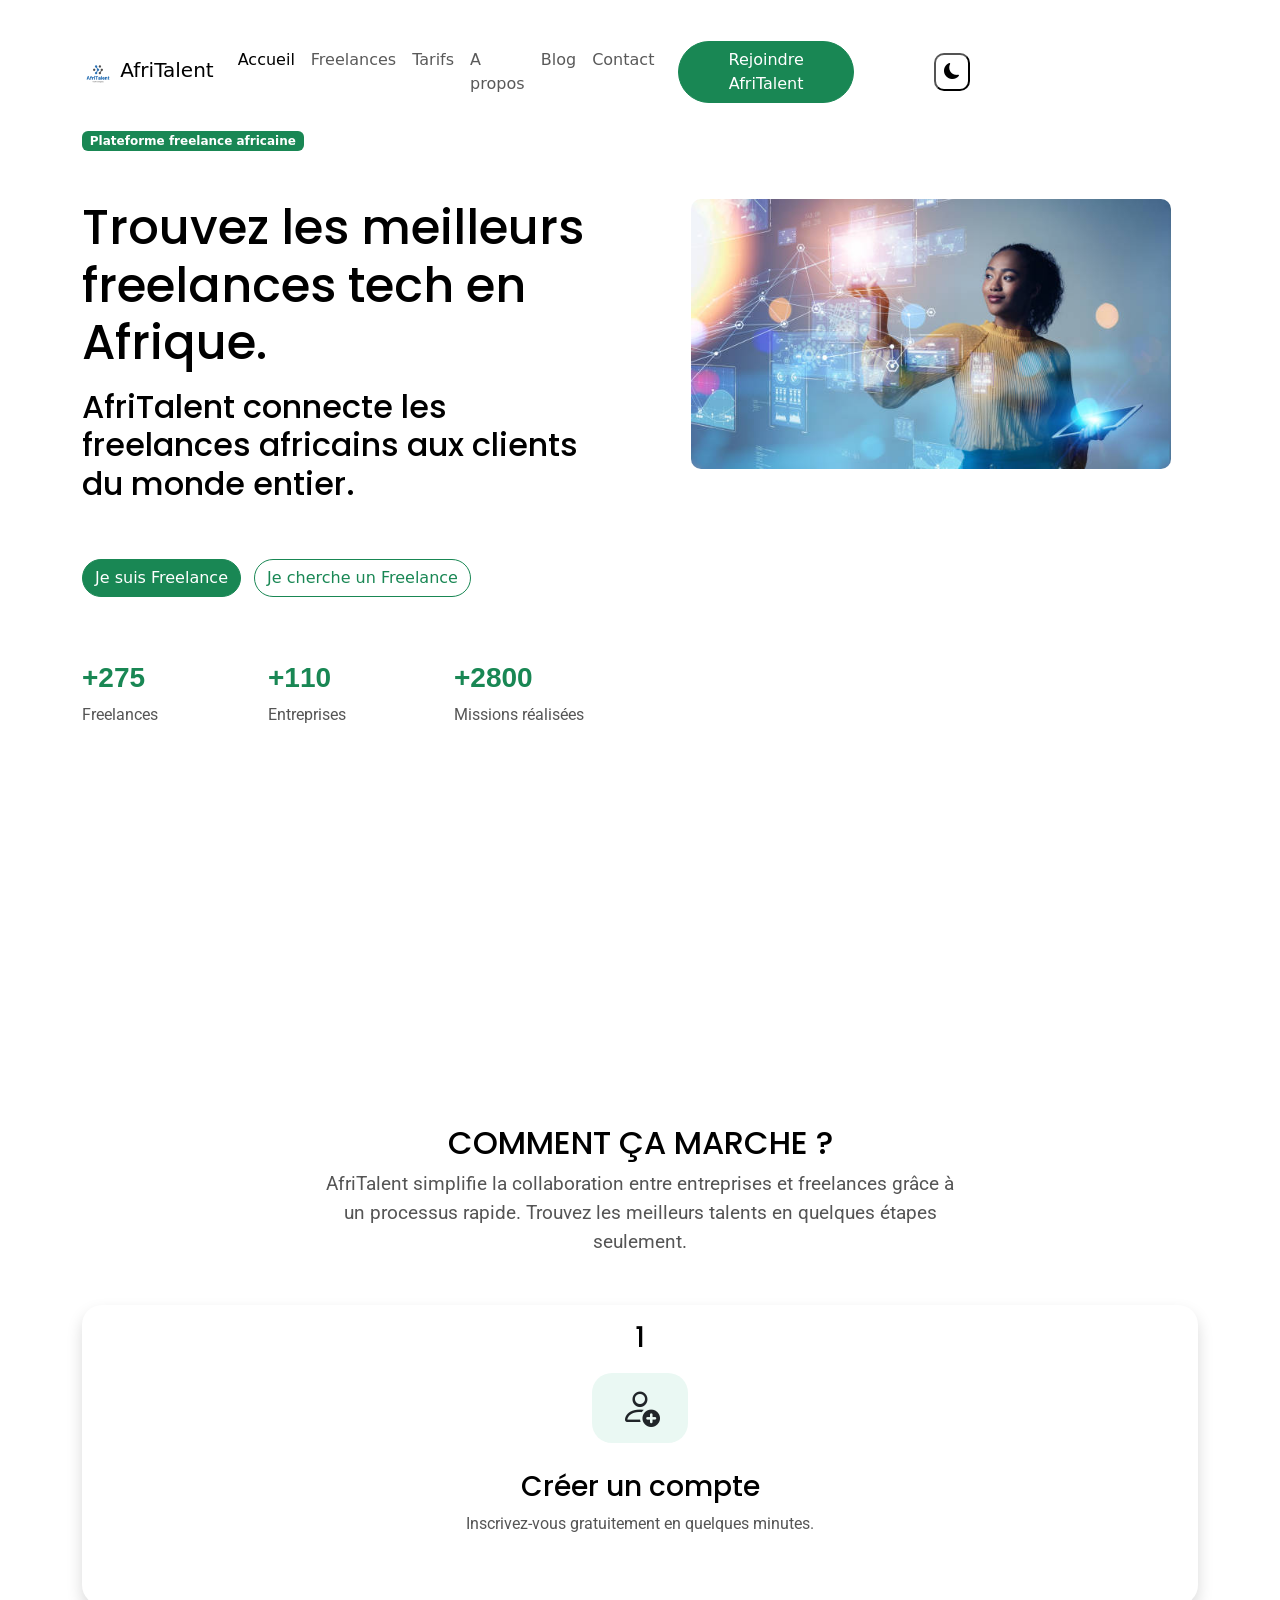
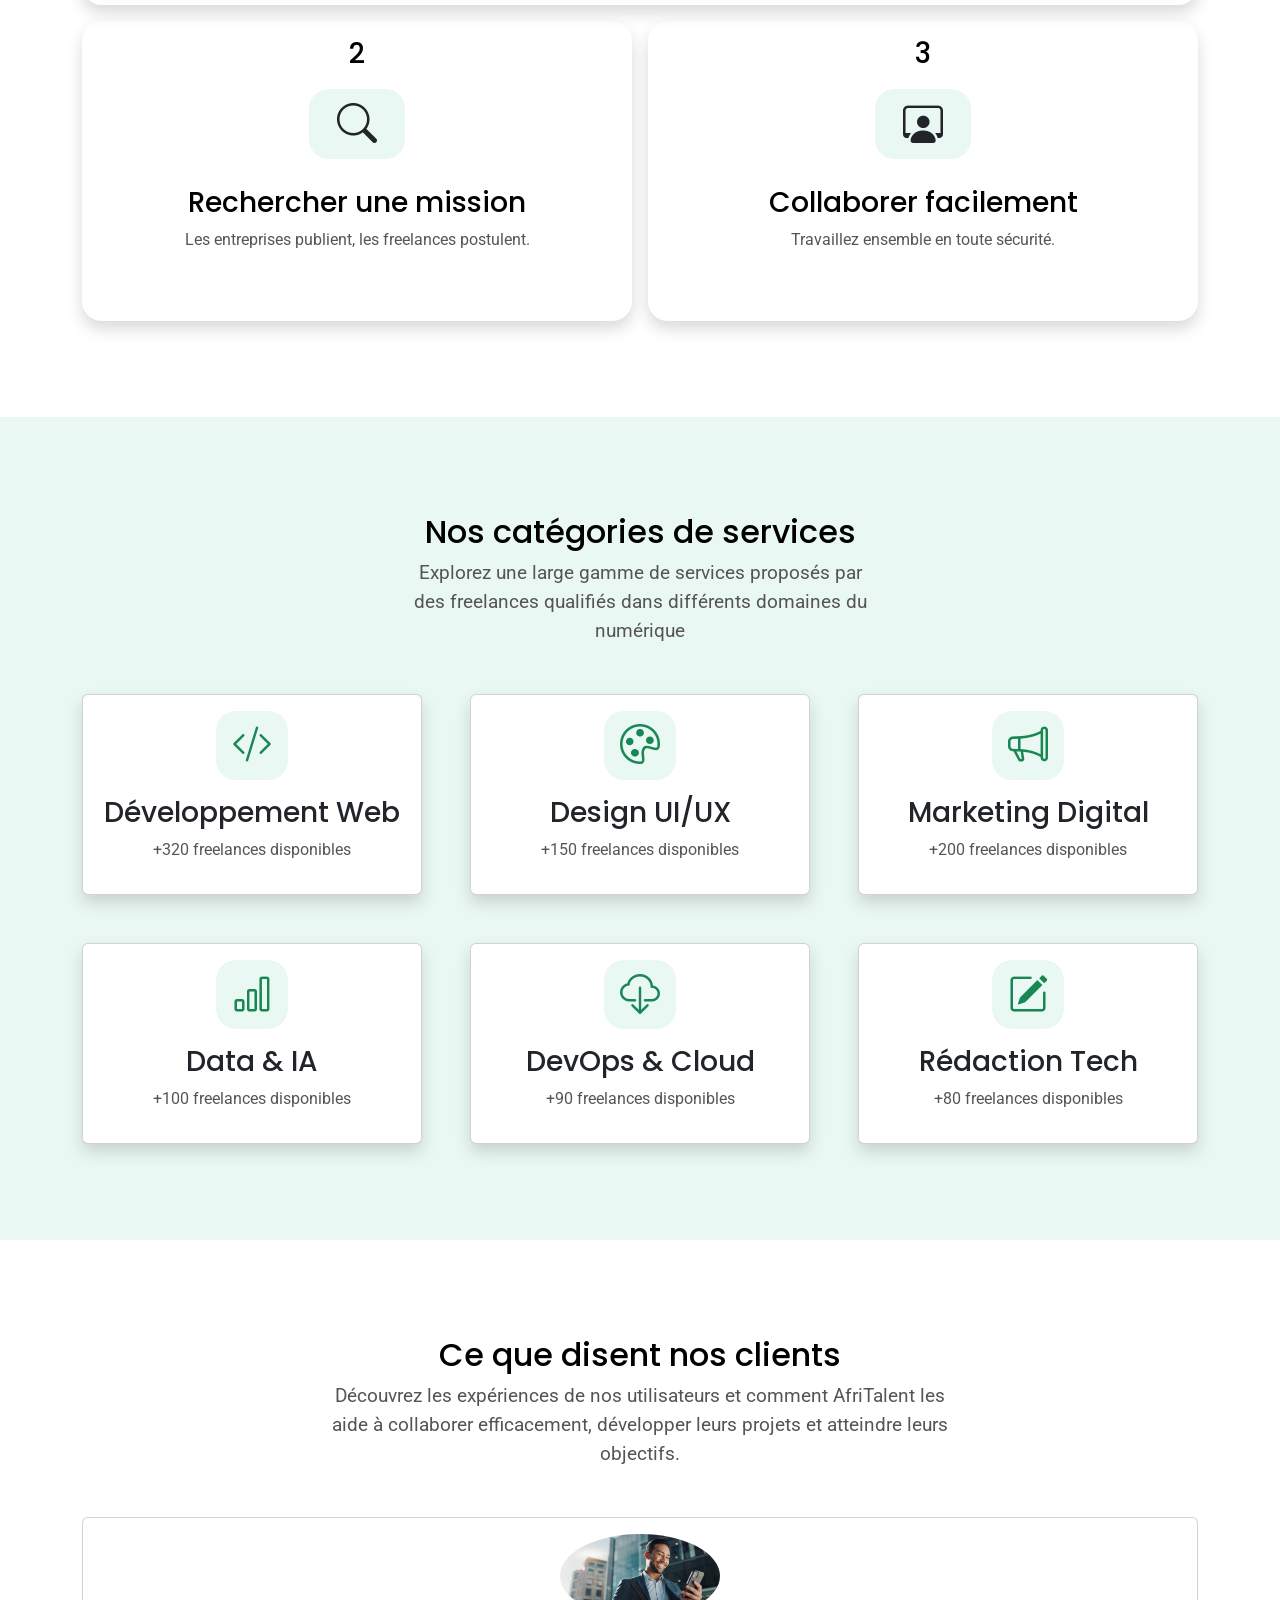
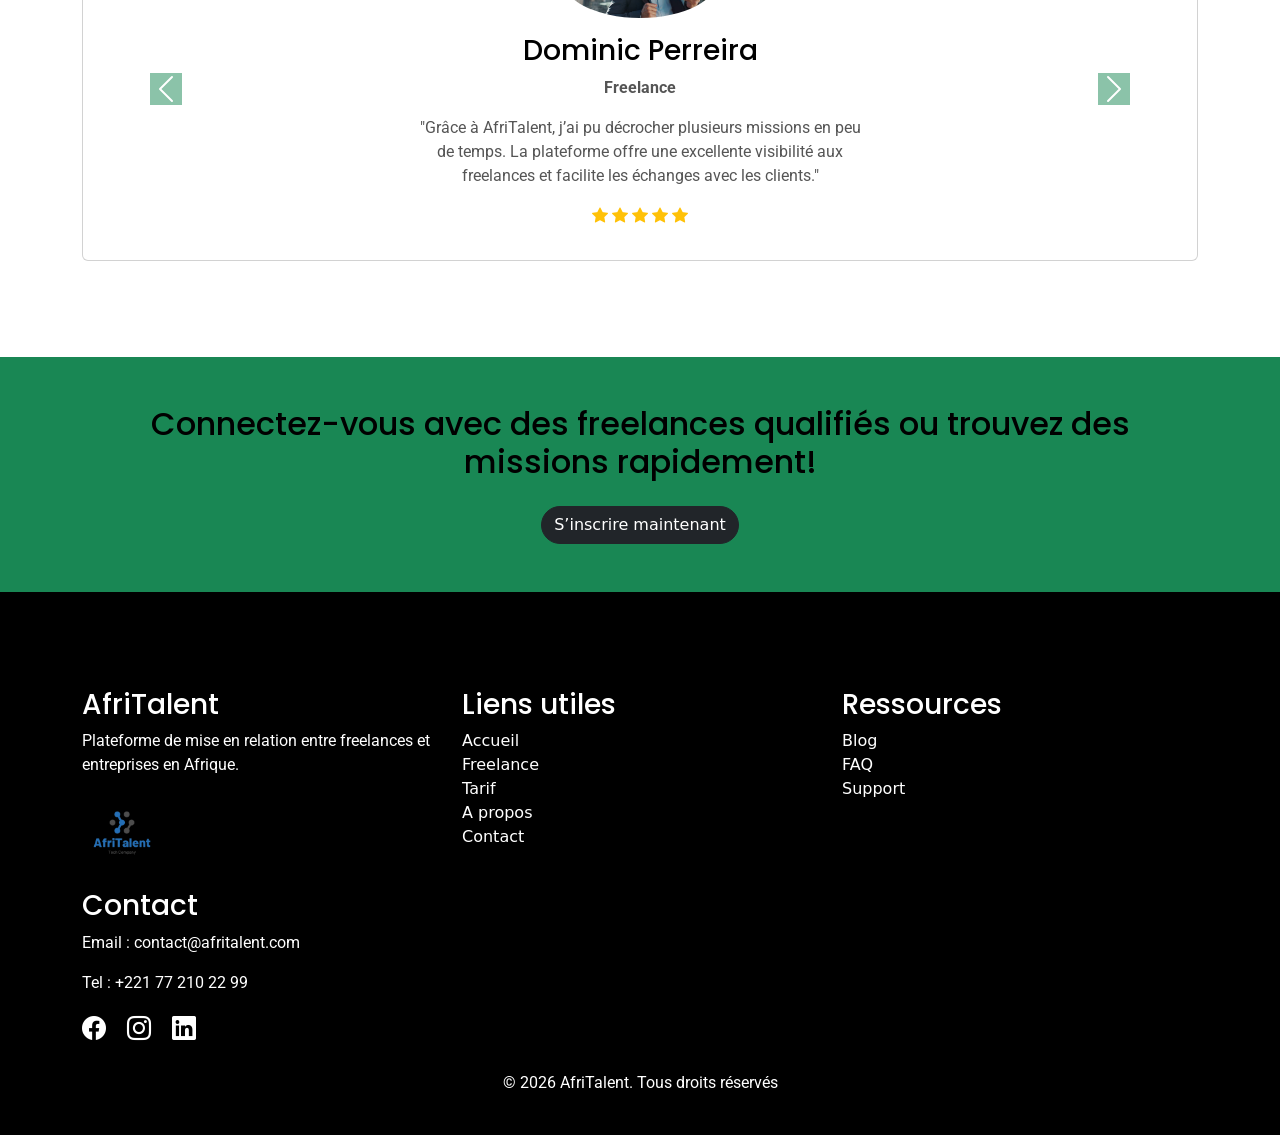
==== commit e9e5f648: "Finalisation : corrections responsive, optimisation du code et commentaires" ====
--- a/index.html
+++ b/index.html
@@ -77,26 +77,26 @@
                 <div class="row g-5">
                     <div class="col-12 col-lg-6">
                         
-                            <h1 class="mb-3" id="tire-hero">Trouvez les meilleurs freelances tech en Afrique.</h1>
-                            <h2 id="sous-titre">AfriTalent connecte les freelances africains aux clients du monde entier.</h2>
-                            <div class="py-5">
-                                <a class="btn btn-success me-2" href="freelance.html">Je suis Freelance</a>
-                                <a class="btn btn-outline-success" href="freelance.html">Je cherche un Freelance</a>
-                            </div>
-                            <div class="row pt-3">
-                                <div class="col-12 col-md-6 col-lg-4">
-                                    <h3 class="text-success fw-bold" id="compteur">0</h3>
-                                    <p>Freelances</p>
-                                </div>
-                                <div class="col-12 col-md-6 col-lg-4">
-                                    <h3 class="text-success fw-bold" id="compteur1">0</h3>
-                                    <p>Entreprises</p>
-                                </div>
-                                <div class="col-12 col-md-6 col-lg-4">
-                                    <h3 class="text-success fw-bold" id="compteur2">0</h3>
-                                    <p>Missions réalisées</p>
-                                </div>
-                            </div>
+                        <h1 class="mb-3" id="tire-hero">Trouvez les meilleurs freelances tech en Afrique.</h1>
+                        <h2 id="sous-titre">AfriTalent connecte les freelances africains aux clients du monde entier.</h2>
+                        <div class="py-5">
+                            <a class="btn btn-success me-2" href="freelance.html">Je suis Freelance</a>
+                            <a class="btn btn-outline-success" href="freelance.html">Je cherche un Freelance</a>
+                        </div>
+                        <div class="row pt-3">
+                            <div class="col-12 col-md-6 col-lg-4">
+                                <h3 class="text-success fw-bold" id="compteur">0</h3>
+                                <p>Freelances</p>
+                            </div>
+                            <div class="col-12 col-md-6 col-lg-4">
+                                <h3 class="text-success fw-bold" id="compteur1">0</h3>
+                                <p>Entreprises</p>
+                            </div>
+                            <div class="col-12 col-md-6 col-lg-4">
+                                <h3 class="text-success fw-bold" id="compteur2">0</h3>
+                                <p>Missions réalisées</p>
+                            </div>
+                        </div>
                         
                     </div>
                     <div class="col-12 col-lg-6 text-center">
@@ -250,7 +250,7 @@
                                 <img src="images/Dominic_perreira.jpg" alt="Dominic Perreira" class="mx-auto rounded-circle">
                                 <div class="card-body">
                                     <h3>Dominic Perreira</h3>
-                                    <h6>Freelance</h6>
+                                    <p class="fw-bold">Freelance</p>
                                     <blockquote>
                                         <p>
                                             "Grâce à AfriTalent, j’ai pu décrocher plusieurs missions en peu de temps. La plateforme offre une excellente visibilité aux freelances et facilite les échanges avec les clients."
@@ -273,7 +273,7 @@
                                 <img src="images/Sophie_LeNormand.jpg" alt="Sophie Le Normand" class="mx-auto rounded-circle">
                                 <div class="card-body">
                                     <h3>Sophie Le Normand</h3>
-                                    <h6>Entreprise</h6>
+                                    <p class="fw-bold">Entreprise</p>
                                     <blockquote>
                                         <p>
                                             "AfriTalent nous a permis de trouver rapidement des freelances compétents et professionnels. La plateforme est claire, moderne et facilite vraiment le recrutement de talents africains."
@@ -296,7 +296,7 @@
                                 <img src="images/Moussa_Ba.jpg" alt="Moussa Ba" class="mx-auto rounded-circle">
                                 <div class="card-body">
                                     <h3>Moussa Ba</h3>
-                                    <h6>Freelance</h6>
+                                    <p class="fw-bold">Freelance</p>
                                     <blockquote>
                                         <p>
                                             "Grâce à AfriTalent, j’ai rapidement trouvé des clients et développé mon activité en ligne. La plateforme est simple, professionnelle et valorise réellement les compétences des freelances africains."
@@ -319,7 +319,7 @@
                                 <img src="images/Mariam_Coullibaly.jpg" alt="Mariam Coulibaly" class="mx-auto rounded-circle">
                                 <div class="card-body">
                                     <h3>Mariam Coullibaly</h3>
-                                    <h5>Entreprise</h5>
+                                    <p class="fw-bold">Entreprise</p>
                                     <blockquote>
                                         <p>
                                             "Grâce à AfriTalent, nous avons trouvé des freelances qualifiés en un temps record. La plateforme est intuitive et très efficace."
@@ -397,9 +397,9 @@
             </div>
 
             <div>
-                <a href="http:www.facebook.com"><i class="bi bi-facebook me-3 fs-4 text-white"></i></a>
-                <a href="http:www.instagram.com"><i class="bi bi-instagram me-3 fs-4 text-white"></i></a>
-                <a href="http:www.linkedin.com"><i class="bi bi-linkedin fs-4 text-white"></i></a>
+                <a href="http://www.facebook.com"><i class="bi bi-facebook me-3 fs-4 text-white"></i></a>
+                <a href="http://www.instagram.com"><i class="bi bi-instagram me-3 fs-4 text-white"></i></a>
+                <a href="http://www.linkedin.com"><i class="bi bi-linkedin fs-4 text-white"></i></a>
             </div> 
 
             <div class="text-center py-4">
--- a/css/style.css
+++ b/css/style.css
@@ -238,9 +238,9 @@
 .dark-mode #footer{
     background-color: var(--couleur-secondaire);
 }
-/* .dark-mode #footer h3, #footer p{
+.dark-mode #footer h3,.dark-mode #footer p{
     color: var(--couleur-titre);
-} */
+}
 
 /*==== Bouton retour en haut ====*/
 #btn-Top{
@@ -270,6 +270,7 @@
 }
 #freelance .container .card img{
     border-radius: 5px 5px 0 0;
+    width: 100%;                                /* L'image prend 100% la largeur de la carte */
 }
 #freelance .container strong{
     color: var(--bs-green);
@@ -388,8 +389,9 @@
 .dark-mode #equipe .container .card{
     background-color: var(--couleur-secondaire);        /* background du card sous dark mode */
 }
-#equipe .container h6{
-    color: var(--bs-green);
+#equipe .container .description{
+    /* color: var(--bs-green); */
+    margin: 0;
 }
 
 /* Section nos valeurs */
@@ -399,7 +401,7 @@
 #valeur .row{
     padding: 0 5em;
 }
-#col-valeur{
+.col-valeur{
     padding: 0 5rem;
 }
 
@@ -442,6 +444,17 @@
 /* Adresse sous dark mode */
 .dark-mode #adresse{
     background-color: var(--couleur-secondaire);
+}
+
+/* JS, Validation formulaire */
+.erreur{
+    color: red;
+    font-size: 0.9em;
+}
+.success{
+    color: green;
+    font-size: 1.1em;
+    margin-top: 10px;
 }
 
 
@@ -468,6 +481,10 @@
         padding: 0 2rem;
         font-size: 1rem;
     }
+    #dark-mode{
+        margin-left: 20rem;
+        margin-top: -2rem;
+    }
 
     /* Section hero */
     #tire-hero{
@@ -712,7 +729,7 @@
         margin-bottom: 1rem;
     }
     /* Section nos valeurs */
-    #col-valeur{
+    .col-valeur{
         padding: 0;
     }
 }
@@ -739,7 +756,7 @@
         margin-bottom: 1rem;
     }
     /* Section nos valeurs */
-    #col-valeur{
+    .col-valeur{
         padding: 0;
     }
 }
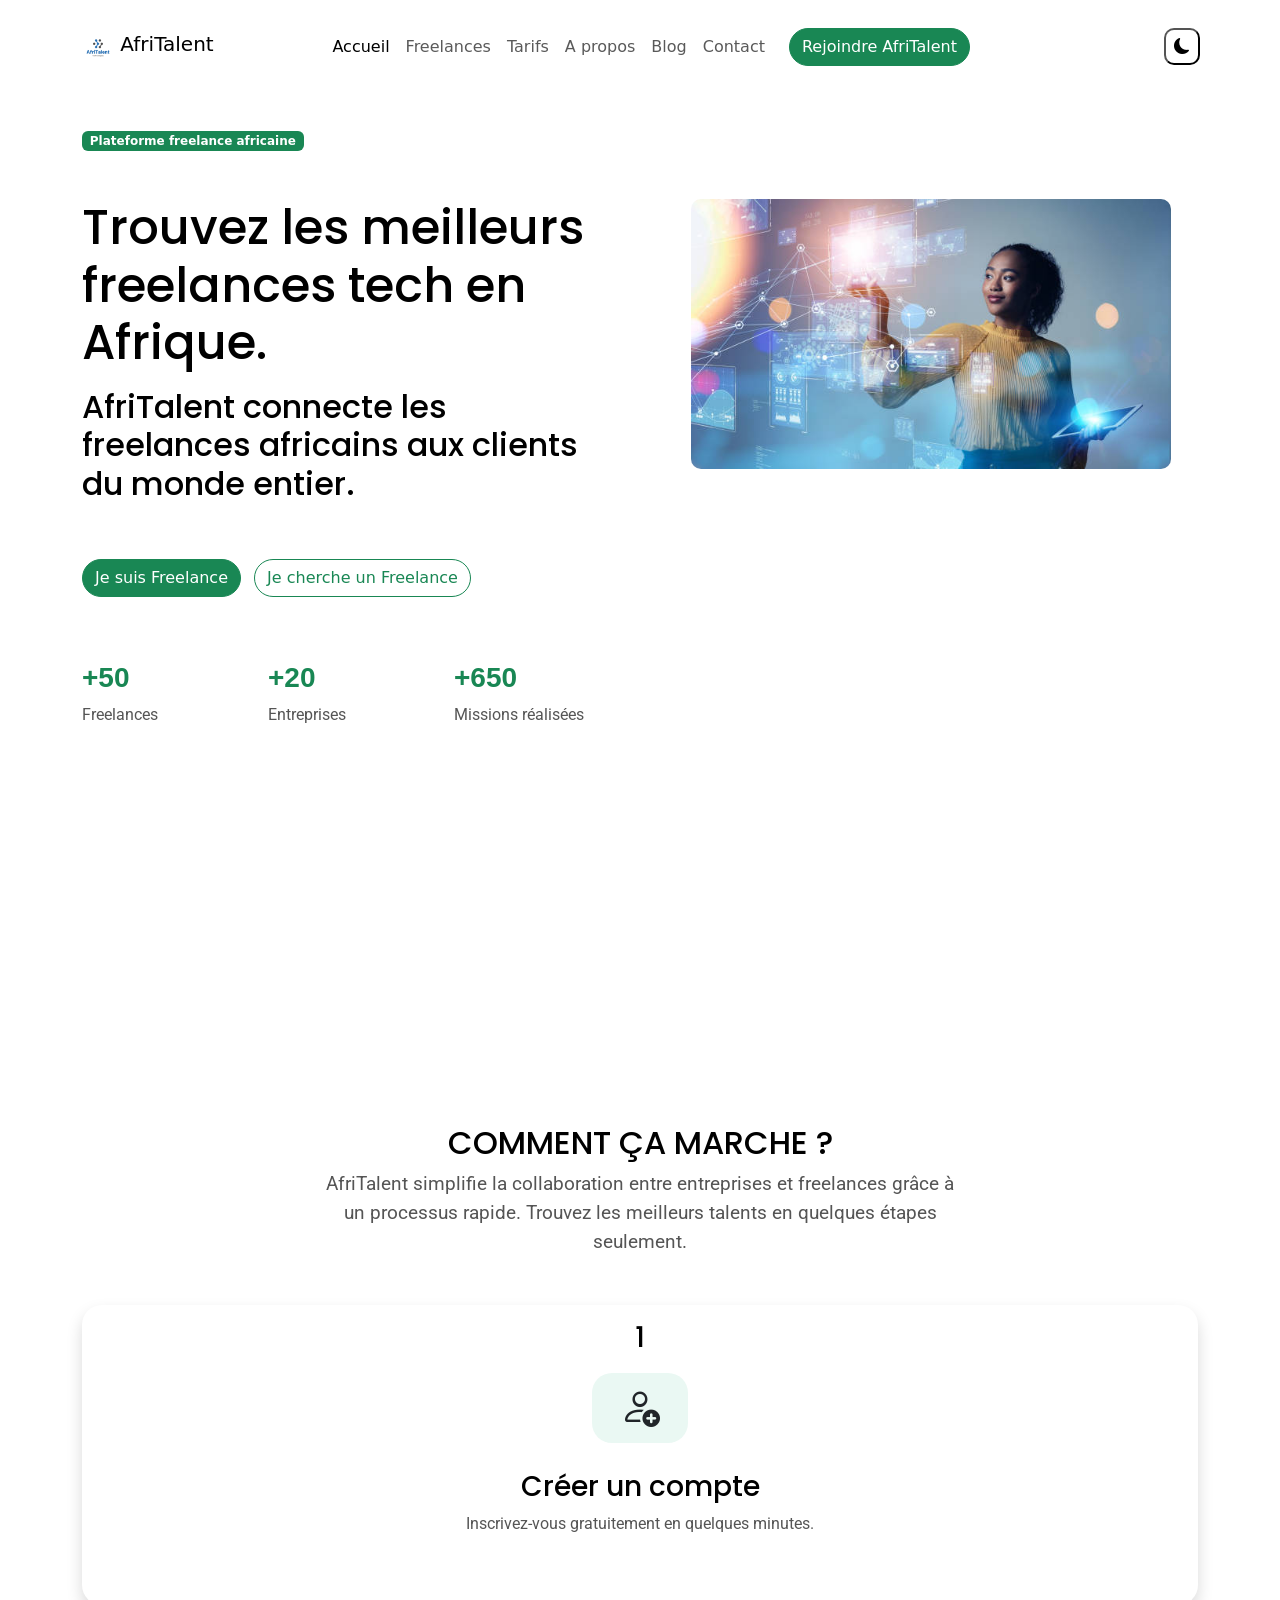
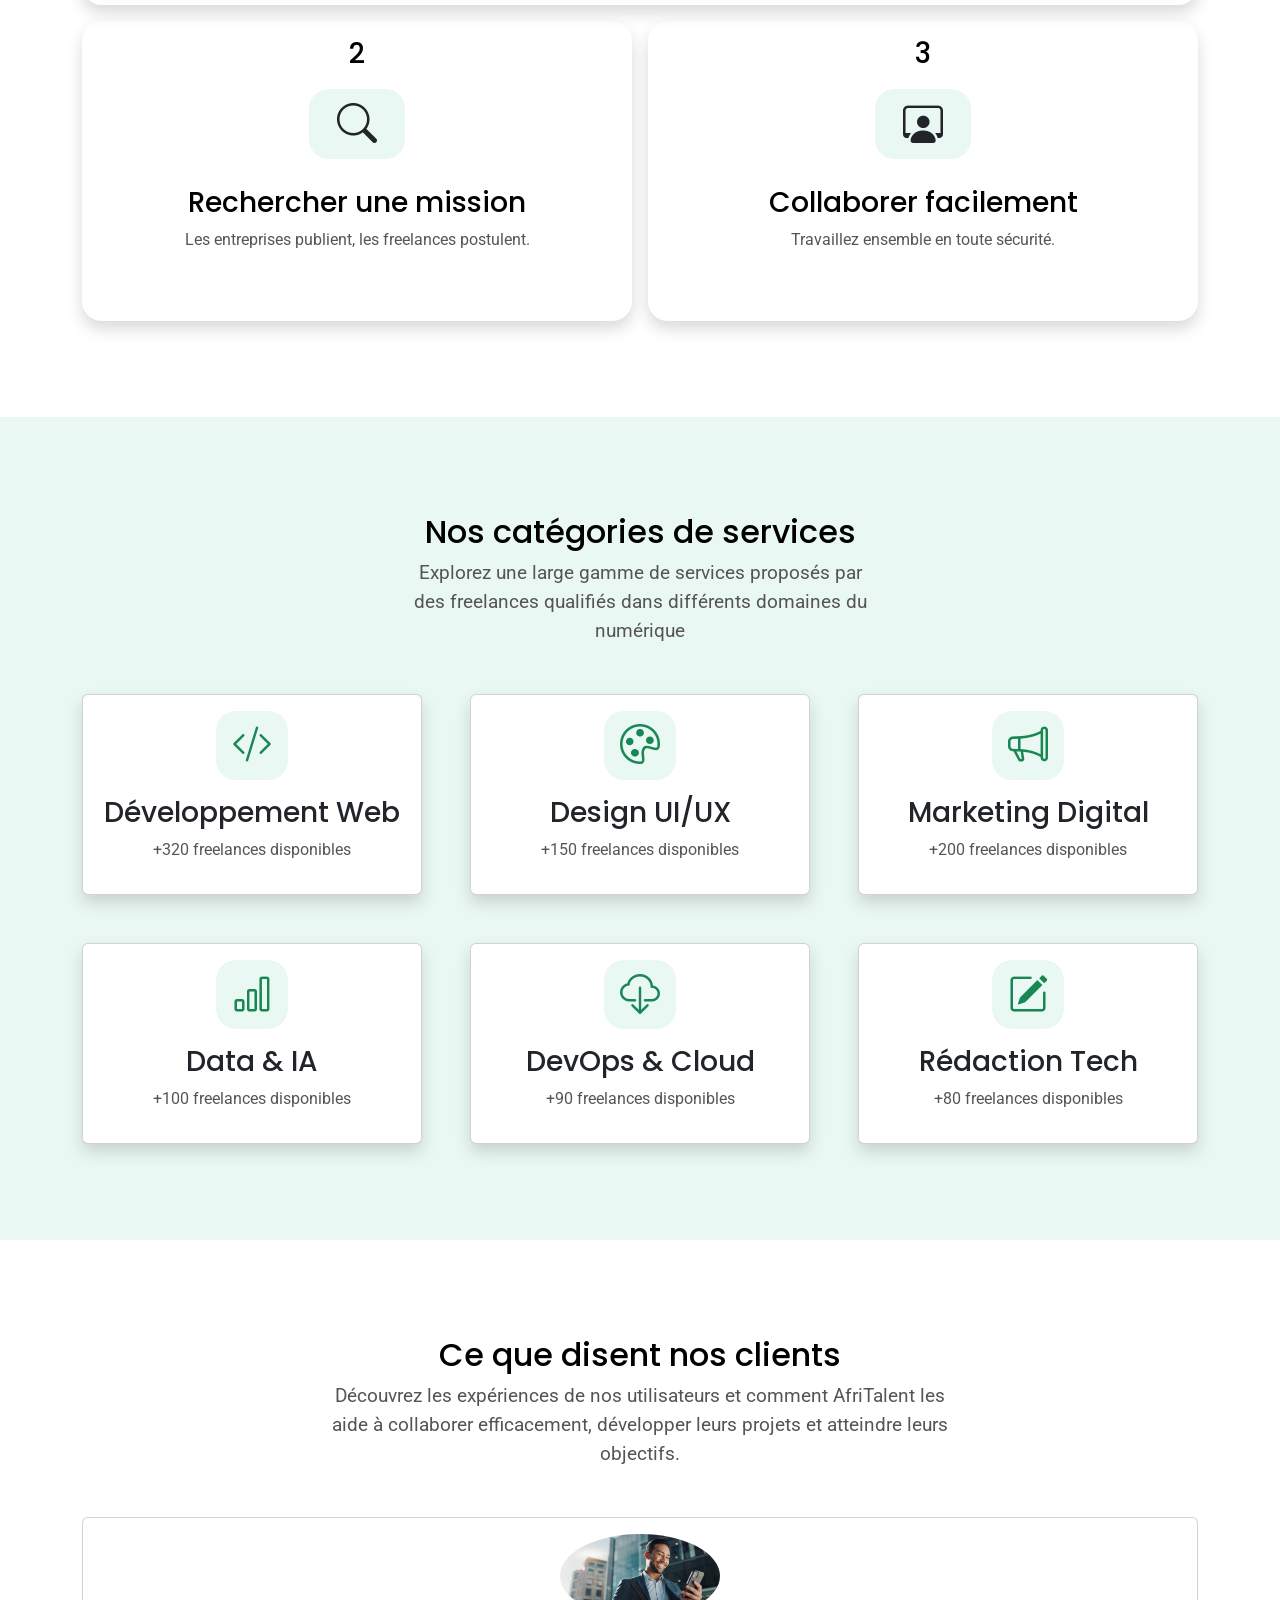
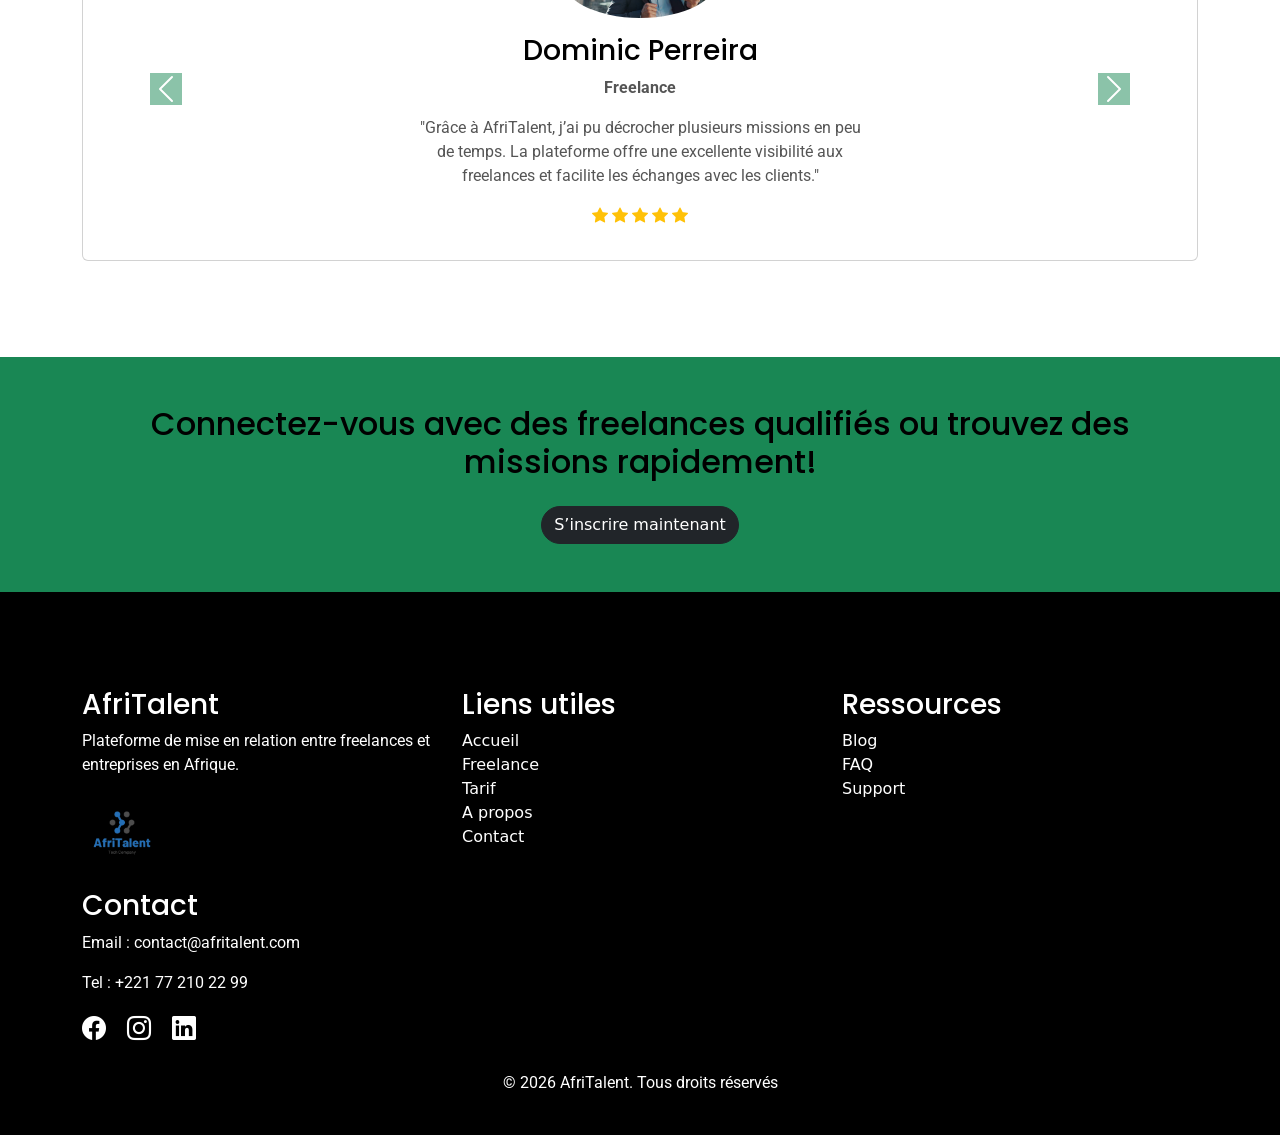
==== commit 59461bc6: "Déploiement : GitHub Pages activé, README finalisé et présentation PowerPoint ajoutée" ====
--- a/index.html
+++ b/index.html
@@ -83,16 +83,16 @@
                             <a class="btn btn-success me-2" href="freelance.html">Je suis Freelance</a>
                             <a class="btn btn-outline-success" href="freelance.html">Je cherche un Freelance</a>
                         </div>
-                        <div class="row pt-3">
-                            <div class="col-12 col-md-6 col-lg-4">
+                        <div class="row py-3 cpt">
+                            <div class="col-12 col-md-4 col-lg-4">
                                 <h3 class="text-success fw-bold" id="compteur">0</h3>
                                 <p>Freelances</p>
                             </div>
-                            <div class="col-12 col-md-6 col-lg-4">
+                            <div class="col-12 col-md-4 col-lg-4">
                                 <h3 class="text-success fw-bold" id="compteur1">0</h3>
                                 <p>Entreprises</p>
                             </div>
-                            <div class="col-12 col-md-6 col-lg-4">
+                            <div class="col-12 col-md-4 col-lg-4">
                                 <h3 class="text-success fw-bold" id="compteur2">0</h3>
                                 <p>Missions réalisées</p>
                             </div>
--- a/css/style.css
+++ b/css/style.css
@@ -55,14 +55,14 @@
 
 /* Navbar */
 nav{
-    background-color: transparent;    
+    background-color: var(--couleur-fond);
 }
 /* Navbar sous dark mode */
 .dark-mode nav .navbar-toggler-icon{
     background-color: var(--bs-green);          /* Style Bouton du Menu hamburger */
 }
 .dark-mode nav{
-    background-color: transparent;        
+    background-color: var(--couleur-fond);        
 }
 .dark-mode nav a{
     color: var(--couleur-titre);            /*=== Couleur police navbar sous dark mode*/
@@ -70,7 +70,7 @@
 
 nav .container{
     padding-right: 15em;
-    padding-top: 2rem;
+    padding-top: 1rem;
 }
 nav .btn{
     border-radius: 50px;
@@ -94,7 +94,8 @@
 }
 /* Bouton dark-mode */
 #dark-mode{
-    margin-left: 5rem;
+    position: fixed;
+    right: 5em;
     padding: 0.3rem 0.5rem;
     border-radius: 10px;
     color: var(--couleur-titre);
@@ -255,6 +256,7 @@
     color: var(--couleur-fond);
     transform: translateY(0);
     transition: transform 1s ease;
+    cursor: pointer;
 }
 #btn-Top:hover{
     transform: translateY(-10px);
@@ -265,7 +267,7 @@
 #freelance select{
     margin: 5rem 0 0 5rem;
 }
-#freelance .container .py-5{
+#freelance .container .pb-5{
     padding: 0 23em;
 }
 #freelance .container .card img{
@@ -482,8 +484,8 @@
         font-size: 1rem;
     }
     #dark-mode{
-        margin-left: 20rem;
-        margin-top: -2rem;
+        /* margin-left: 20rem; */
+        margin-top: 2rem;
     }
 
     /* Section hero */
@@ -498,6 +500,9 @@
         padding: 0.5rem 2.3rem;
         margin-bottom: 0.5rem;
     }
+    .cpt{
+        text-align: center;
+    }
     #hero-img{
         margin-top: -2rem;
     }
@@ -505,6 +510,7 @@
     /* Section Comment ca marche */
     #comment{
         margin-top: 20rem;
+        padding: 0 1rem;
     }
     #comment .container .mb-5{
         font-size: 1rem;
@@ -526,6 +532,9 @@
     }
 
     /* Section Categorie de services */
+    #service{
+        padding: 0 1rem;
+    }
     #service .container .mb-5{
         font-size: 1rem;
         padding: 0;
@@ -555,6 +564,9 @@
 
 /* --- TABLETTE : ecrans compris entre 768px et 1023px --- */
 @media (min-width: 768px) and (max-width: 1023px) {
+    .cpt{
+        text-align: center;
+    }
     /* Section Comment ca marche */
     .comment{
         margin-top: 25rem;
@@ -618,9 +630,12 @@
         padding: 0 2rem;
         font-size: 1rem;
     }
-    #freelance .container .py-5{
-        padding: 0;
-        margin-top: 10rem;
+    #freelance{
+        padding: 0 1rem;
+    }
+    #freelance .container .pb-5{
+        padding: 0;
+        margin-top: 5rem;
     }
 }
 
@@ -630,17 +645,17 @@
         width: 8rem;
         margin-left: 2rem;
     }
-    #freelance .container .py-5{
-        padding: 0;
-        margin-top: 25rem;
+    #freelance .container .pb-5{
+        padding: 0;
+        margin-top: 5rem;
     }
 }
 
 /* --- ORDINATEUR : ecrans de 1200px et plus --- */
 @media (min-width: 1200px) {
-     #freelance .container .py-5{
-        margin-top: 5rem;
-    }
+     /* #freelance .container .pb-5{
+        margin-top: rem;
+    } */
 }
 
     /* ======== Page 3 : Tarif ========= */
@@ -654,21 +669,26 @@
 
     /* Section Tarif */
     #tarif .container h2{
-        margin-top: 10rem;
+        margin-top: 5rem;
     }
     #tarif .container .badge{
-        margin-left: 0;
+        margin-left: 15rem;
     }
     #tarif{
         margin-bottom: 35rem;
+        padding: 0 1rem;
     }
     #tarif .row{
-        gap: 2rem;
+        gap: 3rem;
     }
 
     /* Section Accordion */
+    #accordion{
+        padding: 0 1rem;
+    }
     #FAQ{
-        padding-top: 10rem;
+        padding-top: 5rem;
+
     }
 }
 
@@ -676,16 +696,16 @@
 @media (min-width: 768px) and (max-width: 1023px) {
     /* Section Tarif */
     #tarif .container h2{
-        margin-top: 10rem;
+        margin-top: 5rem;
     }
     #tarif .container .badge{
         margin-left: 15rem;
     }
     #tarif{
-        margin-bottom: 35rem;
-    }
-    #tarif .row{
-        gap: 2rem;
+        margin-bottom: 10rem;
+    }
+    #entreprise{
+        margin-top: 3rem;
     }
 }
 
@@ -705,6 +725,12 @@
         font-size: 1rem;
     }
     /* Section Notre histoire */
+    #histoire h2{
+        text-align: center;
+    }
+    #histoire{
+        padding: 0 1.9rem;
+    }
     #histoire .notre-histoire{
         display: flex;
         flex-wrap: wrap;
@@ -713,6 +739,7 @@
     }
     #histoire .notre-histoire img{
         width: 100%;
+        padding-top: 2rem;
     }
     #histoire .notre-histoire p{
         font-size: 1rem;
@@ -720,7 +747,6 @@
     /* Section L'équipe */
     #equipe .container p{
         margin: 0;
-        text-align: center;
     }
     #equipe .row{
         padding: 0 1rem;
@@ -747,10 +773,12 @@
     }
     #equipe .container p{
         margin: 0;
-        text-align: center;
     }
     #equipe .row{
         padding: 0 1rem;
+    }
+    #jean{
+        margin-top: 1rem;
     }
     #equipe .row .card{
         margin-bottom: 1rem;
@@ -775,6 +803,9 @@
         padding: 0 2rem;
         font-size: 1rem;
     }
+    #contact{
+        padding: 0 1rem;
+    }
     #contact h2{
         padding-top: 5rem;
     }
@@ -791,10 +822,10 @@
     #contact h2{
         padding-top: 5rem;
     }
-    #test-form{
+    #id-form{
         width: 100%;
     }
-    #testadd{
+    #id-add{
         width: 100%;            /*==== pour gerer la taille du colonne adresse ====*/
     }
     #contact iframe{
